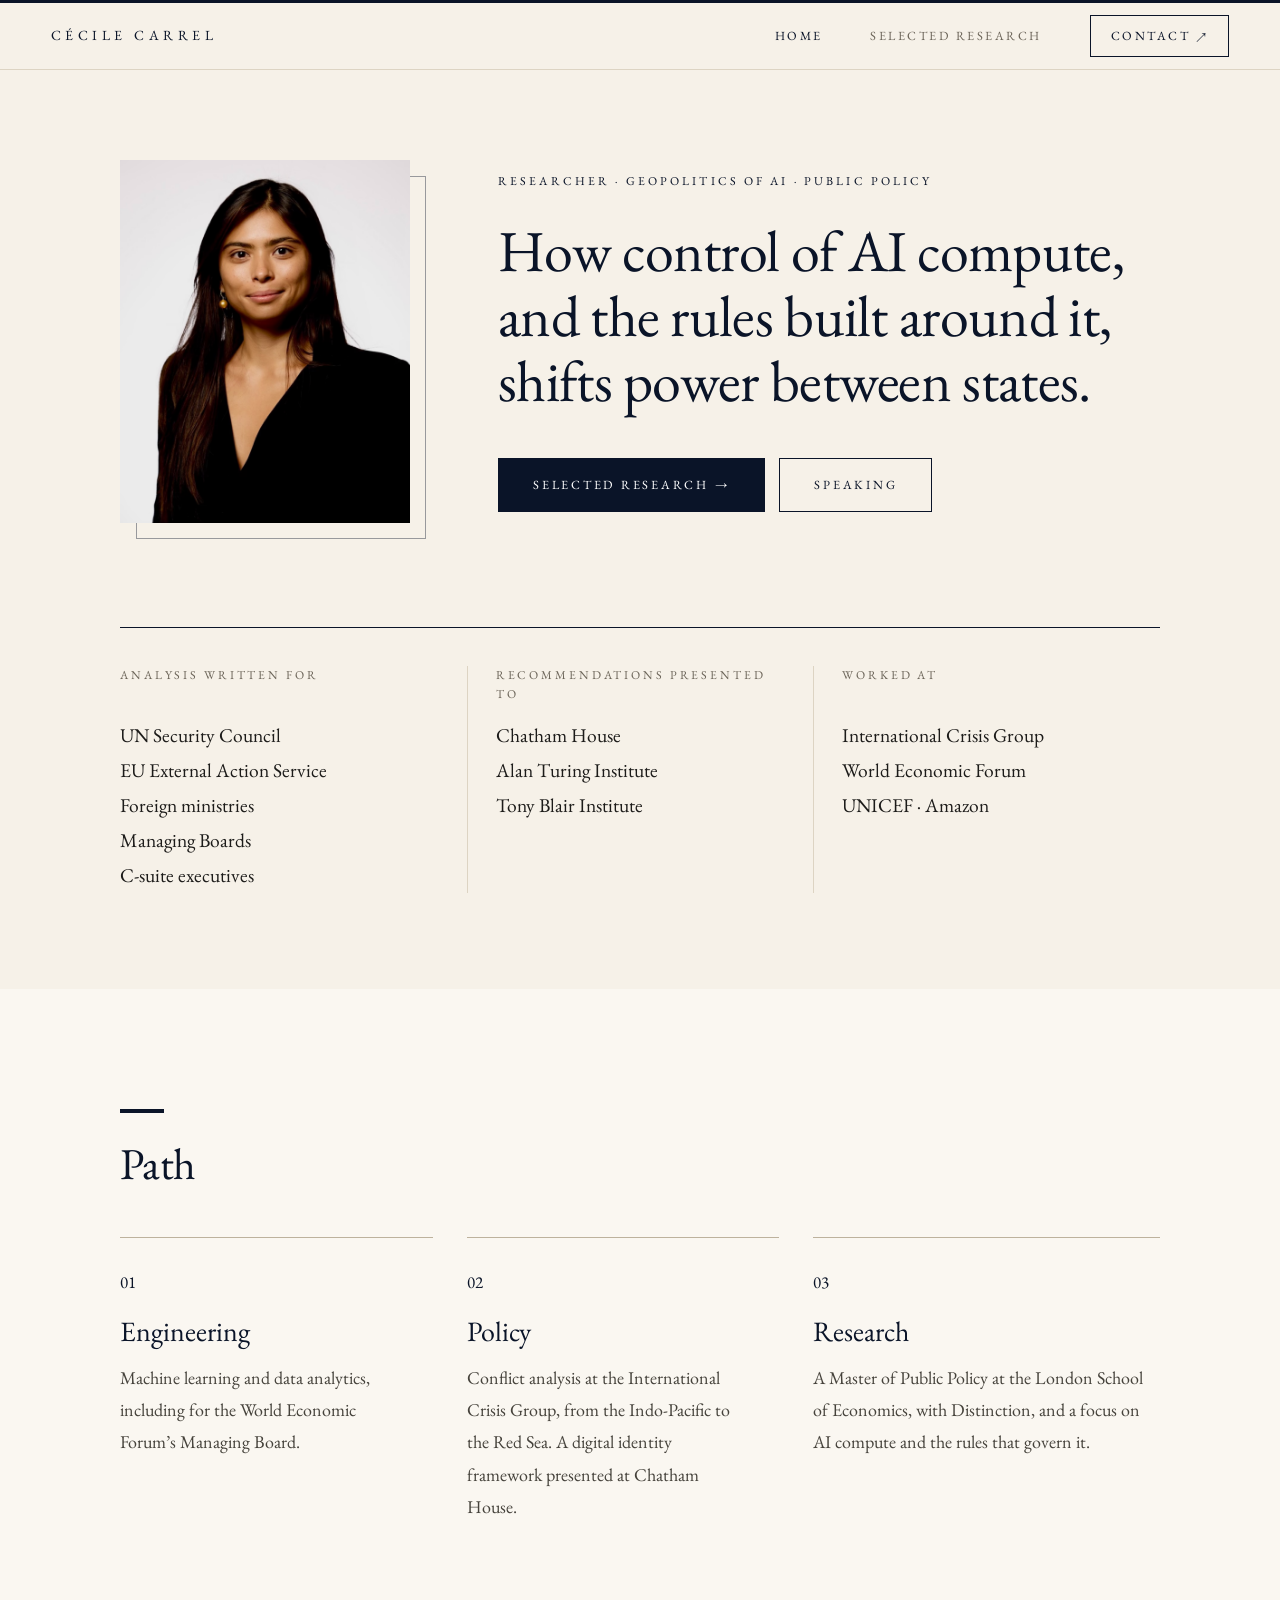
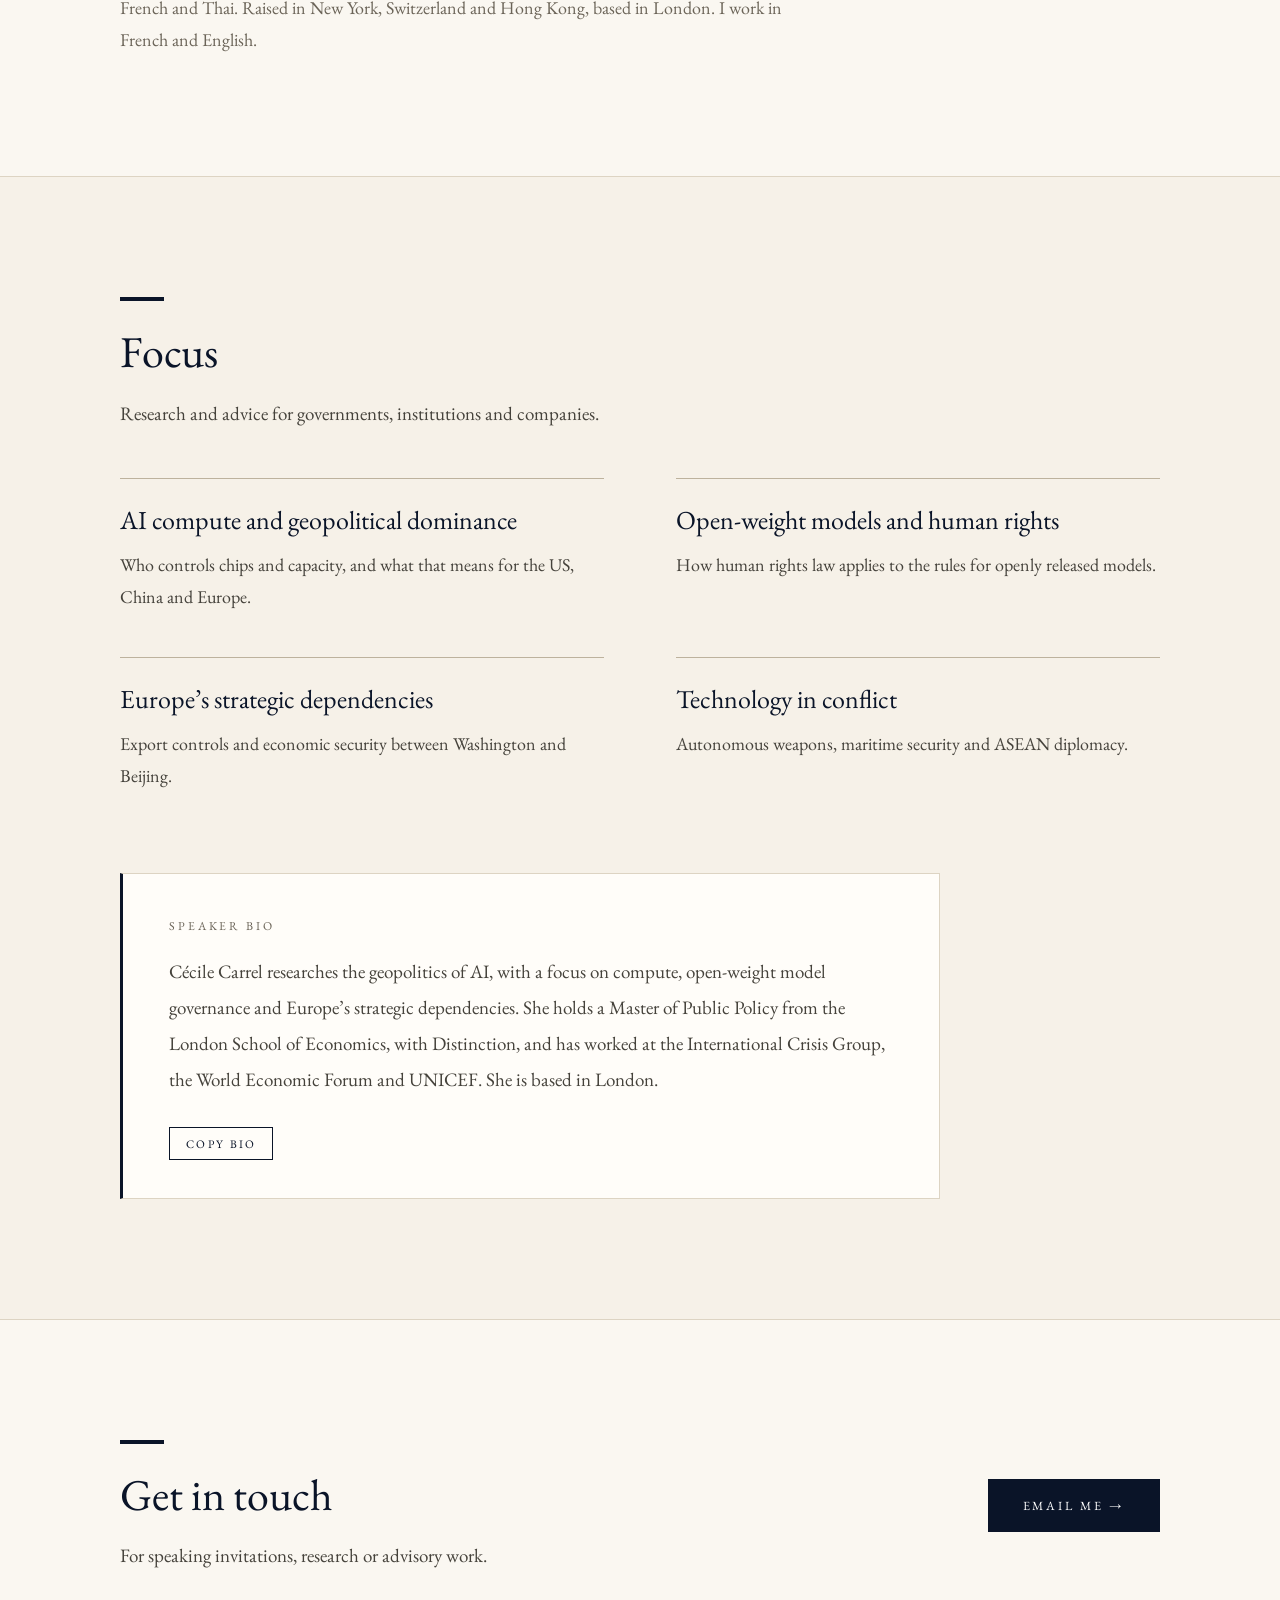
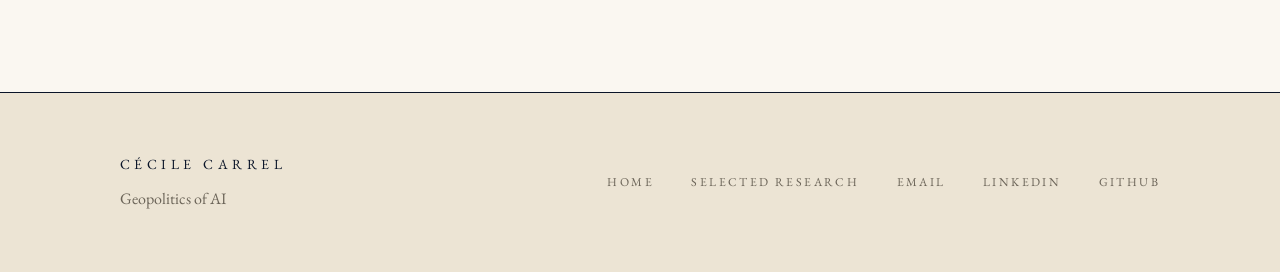
==== index.html @ 6e31331b "Rewrite copy, remove hero name, add sitemap" ====
<!DOCTYPE html>
<html lang="en">
<head>
  <meta charset="UTF-8" />
  <meta name="viewport" content="width=device-width, initial-scale=1.0" />
  <title>Cécile Carrel — Geopolitics of AI</title>
  <meta name="description" content="Cécile Carrel researches the geopolitics of AI: compute, open-weight model governance and Europe's strategic dependencies. LSE MPP (Distinction)." />
  <meta name="theme-color" content="#f6f1e8" />
  <meta property="og:type" content="website" />
  <meta property="og:title" content="Cécile Carrel — Geopolitics of AI" />
  <meta property="og:description" content="Cécile Carrel researches the geopolitics of AI: compute, open-weight model governance and Europe's strategic dependencies. LSE MPP (Distinction)." />
  <meta property="og:url" content="https://carrelcecile.github.io/index.html" />
  <meta name="twitter:card" content="summary" />
  <link rel="canonical" href="https://carrelcecile.github.io/" />
  <script type="application/ld+json">
  {
    "@context": "https://schema.org",
    "@type": "Person",
    "name": "Cécile Carrel",
    "url": "https://carrelcecile.github.io/",
    "jobTitle": "Researcher, geopolitics of AI",
    "alumniOf": "London School of Economics and Political Science",
    "sameAs": ["https://linkedin.com/in/carrelcecile", "https://github.com/carrelcecile"]
  }
  </script>
  <link rel="icon" href="data:image/svg+xml,%3Csvg xmlns='http://www.w3.org/2000/svg' viewBox='0 0 64 64'%3E%3Crect width='64' height='64' fill='%230a1428'/%3E%3Ctext x='32' y='44' font-family='Georgia,serif' font-size='38' text-anchor='middle' fill='%23f4f1ea'%3EC%3C/text%3E%3C/svg%3E" />
  <link rel="preconnect" href="https://fonts.googleapis.com" />
  <link rel="preconnect" href="https://fonts.gstatic.com" crossorigin />
  <link href="https://fonts.googleapis.com/css2?family=EB+Garamond:wght@400;500&display=swap" rel="stylesheet" />
  <link rel="stylesheet" href="style.css" />
</head>
<body>

  <a href="#main" class="skip-link">Skip to content</a>
  <nav class="nav" aria-label="Primary">
    <a href="index.html" class="nav-name">Cécile Carrel</a>
    <div class="nav-links">
      <a href="index.html" aria-current="page">Home</a>
      <a href="selected-research.html">Selected Research</a>
      <a href="mailto:cecilecrl@gmail.com" class="nav-cta">Contact ↗</a>
    </div>
  </nav>

  <main id="main">

    <section class="home-hero">
      <div class="container home-hero-grid">
        <div class="portrait">
          <img src="headshot.png" alt="Portrait of Cécile Carrel" />
        </div>
        <div>
          <p class="eyebrow">Researcher · Geopolitics of AI · Public policy</p>
          <h1 class="home-statement">How control of AI compute, and the rules built around it, shifts power between states.</h1>
          <div class="hero-actions">
            <a href="selected-research.html" class="btn btn-primary">Selected Research →</a>
            <a href="#speaking" class="btn btn-secondary">Speaking</a>
          </div>
        </div>
      </div>

      <div class="container credentials" aria-label="Institutions">
        <div class="cred">
          <p class="cred-label">Analysis written for</p>
          <p class="cred-list">UN Security Council<br />EU External Action Service<br />Foreign ministries<br />Managing Boards<br />C-suite executives</p>
        </div>
        <div class="cred">
          <p class="cred-label">Recommendations presented to</p>
          <p class="cred-list">Chatham House<br />Alan Turing Institute<br />Tony Blair Institute</p>
        </div>
        <div class="cred">
          <p class="cred-label">Worked at</p>
          <p class="cred-list">International Crisis Group<br />World Economic Forum<br />UNICEF &middot; Amazon</p>
        </div>
      </div>
    </section>

    <section class="section" id="path">
      <div class="container">
        <h2 class="section-title">Path</h2>
        <div class="offer-grid">
          <div class="offer">
            <h3>Engineering</h3>
            <p>Machine learning and data analytics, including for the World Economic Forum&rsquo;s Managing Board.</p>
          </div>
          <div class="offer">
            <h3>Policy</h3>
            <p>Conflict analysis at the International Crisis Group, from the Indo-Pacific to the Red Sea. A digital identity framework presented at Chatham House.</p>
          </div>
          <div class="offer">
            <h3>Research</h3>
            <p>A Master of Public Policy at the London School of Economics, with Distinction, and a focus on AI compute and the rules that govern it.</p>
          </div>
        </div>
        <p class="path-note">French and Thai. Raised in New York, Switzerland and Hong Kong, based in London. I work in French and English.</p>
      </div>
    </section>

    <section class="section" id="focus">
      <div class="container">
        <h2 class="section-title">Focus</h2>
        <p class="section-intro">Research and advice for governments, institutions and companies.</p>

        <div class="topic-grid">
          <div class="topic">
            <h3>AI compute and geopolitical dominance</h3>
            <p>Who controls chips and capacity, and what that means for the US, China and Europe.</p>
          </div>
          <div class="topic">
            <h3>Open-weight models and human rights</h3>
            <p>How human rights law applies to the rules for openly released models.</p>
          </div>
          <div class="topic">
            <h3>Europe&rsquo;s strategic dependencies</h3>
            <p>Export controls and economic security between Washington and Beijing.</p>
          </div>
          <div class="topic">
            <h3>Technology in conflict</h3>
            <p>Autonomous weapons, maritime security and ASEAN diplomacy.</p>
          </div>
        </div>

        <div class="speaker-bio" id="speaking">
          <p class="speaker-bio-label">Speaker bio</p>
          <p id="speaker-bio-text">Cécile Carrel researches the geopolitics of AI, with a focus on compute, open-weight model governance and Europe&rsquo;s strategic dependencies. She holds a Master of Public Policy from the London School of Economics, with Distinction, and has worked at the International Crisis Group, the World Economic Forum and UNICEF. She is based in London.</p>
          <button type="button" class="chip-btn" data-copy="speaker-bio-text">Copy bio</button>
        </div>
      </div>
    </section>

    <section class="section" id="contact">
      <div class="container cta-band">
        <div>
          <h2 class="section-title">Get in touch</h2>
          <p class="section-intro">For speaking invitations, research or advisory work.</p>
        </div>
        <a href="mailto:cecilecrl@gmail.com" class="btn btn-primary">Email me →</a>
      </div>
    </section>

  </main>

  <footer class="footer">
    <div class="container footer-inner">
      <div>
        <p class="footer-name">Cécile Carrel</p>
        <p class="footer-sub">Geopolitics of AI</p>
      </div>
      <div class="footer-links">
        <a href="index.html">Home</a>
        <a href="selected-research.html">Selected Research</a>
        <a href="mailto:cecilecrl@gmail.com">Email</a>
        <a href="https://linkedin.com/in/carrelcecile" target="_blank" rel="noopener noreferrer">LinkedIn</a>
        <a href="https://github.com/carrelcecile" target="_blank" rel="noopener noreferrer">GitHub</a>
      </div>
    </div>
  </footer>

  <script src="script.js"></script>
</body>
</html>
---- style.css ----
/* ===========================================================
   TOKENS
   Warm cream paper. Navy is used sparingly: the name and headings,
   the small tab above each title, numerals, buttons, the thin bar
   above the nav. Text is a warm near-black. One typeface: edit --font only.
=========================================================== */
:root {
  --navy-950: #060d1c;
  --navy-900: #0a1428;
  --navy-800: #0f1d38;
  --white:    #ffffff;

  --font: 'EB Garamond', 'Times New Roman', Times, serif;
  --max: 1040px;
  --ease: 0.3s ease;

  --bg:      #f6f1e8;   /* paper */
  --bg-alt:  #faf7f1;   /* lighter band */
  --bg-card: #fffdf9;   /* raised surface */
  --bg-deep: #ece4d4;   /* footer */
  --navy:    var(--navy-900);
  --ink:     #1c1b19;
  --ink-2:   #45423b;
  --ink-3:   #6b6458;
  --line:    #ddd4c3;
  --line-2:  #bdb29d;
}

*, *::before, *::after { box-sizing: border-box; margin: 0; padding: 0; }
html { scroll-behavior: smooth; font-size: 17px; }
body {
  font-family: var(--font); font-weight: 400; line-height: 1.7;
  background: var(--bg); color: var(--ink);
  -webkit-font-smoothing: antialiased; text-rendering: optimizeLegibility;
}
a { color: inherit; text-decoration: none; }
::selection { background: var(--navy); color: #fff; }
img { max-width: 100%; display: block; }
button { font-family: inherit; }
em, i, cite, address { font-style: normal; }
[id] { scroll-margin-top: 80px; }
[hidden] { display: none !important; }
.container { max-width: var(--max); margin: 0 auto; }

.home-hero, .section, .page-hero { background: var(--bg); color: var(--ink); }
.section + .section { border-top: 1px solid var(--line); }
#path, #contact { background: var(--bg-alt); }

/* ===========================================================
   NAV
=========================================================== */
.nav {
  position: fixed; top: 0; left: 0; right: 0; z-index: 100; height: 70px;
  display: flex; align-items: center; justify-content: space-between; padding: 0 3rem;
  background: rgba(246,241,232,0.94); backdrop-filter: blur(14px);
  border-top: 3px solid var(--navy); border-bottom: 1px solid var(--line);
  color: var(--navy);
}
.nav-name { font-size: 14px; letter-spacing: 0.32em; text-transform: uppercase; }
.nav-links { display: flex; align-items: center; gap: 2.8rem; }
.nav-links a {
  font-size: 12.5px; letter-spacing: 0.2em; text-transform: uppercase;
  color: var(--ink-3); transition: color var(--ease);
}
.nav-links a:hover, .nav-links a[aria-current="page"] { color: var(--navy); }
.nav-cta {
  color: var(--navy) !important; padding: 9px 20px;
  border: 1px solid var(--navy);
  transition: background var(--ease), color var(--ease) !important;
}
.nav-cta:hover { background: var(--navy); color: #fff !important; }

/* ===========================================================
   SHARED TYPE
=========================================================== */
.eyebrow {
  font-size: 12px; letter-spacing: 0.26em; text-transform: uppercase; color: var(--ink-3);
}
.eyebrow { color: var(--navy); }
.section-title { font-weight: 400; line-height: 1.12; letter-spacing: -0.005em; color: var(--navy); }
.section-title { font-size: clamp(32px, 4vw, 44px); margin-bottom: 14px; }
.section-title::before {
  content: ''; display: block; width: 44px; height: 4px; background: var(--navy); margin-bottom: 26px;
}
.section-intro {
  font-size: 19px; line-height: 1.75; color: var(--ink-2); max-width: 600px; margin-top: 20px;
}
.section-intro { margin-bottom: 48px; }

.btn {
  display: inline-flex; align-items: center; gap: 10px; padding: 15px 34px;
  font-size: 12.5px; letter-spacing: 0.22em; text-transform: uppercase;
  border: 1px solid var(--line-2); transition: all var(--ease); color: var(--ink);
}
.btn-primary { background: var(--navy); border-color: var(--navy); color: #fff; }
.btn-secondary { color: var(--navy); border-color: var(--navy); }
.btn:hover { background: var(--navy); color: #fff; border-color: var(--navy); }
.btn-primary:hover { background: transparent; color: var(--navy); }

/* ===========================================================
   HOME
=========================================================== */
.home-hero { padding: 160px 3rem 96px; }
.home-hero-grid { display: grid; grid-template-columns: 290px 1fr; gap: 88px; align-items: center; }
.portrait { width: 290px; aspect-ratio: 4 / 5; position: relative; }
.portrait::before {
  content: ''; position: absolute; inset: 16px -16px -16px 16px; z-index: 0;
  border: 1px solid var(--navy); opacity: 0.4;
}
.portrait img {
  position: relative; z-index: 1; width: 100%; height: 100%;
  object-fit: cover; object-position: center top;
}
.eyebrow { margin-bottom: 28px; }
.home-statement {
  font-weight: 400; line-height: 1.12; letter-spacing: -0.012em;
  font-size: clamp(34px, 4.7vw, 58px); color: var(--navy); max-width: 15em;
}
.hero-actions { display: flex; flex-wrap: wrap; gap: 14px; margin-top: 44px; }

.credentials {
  display: grid; grid-template-columns: repeat(3, 1fr); gap: 0;
  margin-top: 104px; padding-top: 38px; border-top: 1px solid var(--navy);
}
.cred { padding-right: 28px; }
.cred + .cred { padding-left: 28px; border-left: 1px solid var(--line); }
.cred-label { font-size: 12px; line-height: 1.6; min-height: 3.2em; letter-spacing: 0.24em; text-transform: uppercase; color: var(--ink-3); margin-bottom: 14px; }
.cred-list { font-size: 19.5px; line-height: 1.8; color: var(--ink); }

.section { padding: 120px 3rem; }

.path-note { max-width: 680px; margin-top: 56px; font-size: 18px; line-height: 1.8; color: var(--ink-3); }

.section-title + .offer-grid { margin-top: 48px; }
.offer-grid { display: grid; grid-template-columns: repeat(3, 1fr); gap: 0; counter-reset: offer; }
.offer {
  counter-increment: offer; padding: 30px 34px 12px 0; margin-right: 34px;
  border-top: 1px solid var(--line-2);
}
.offer:last-child { margin-right: 0; padding-right: 0; }
.offer::before {
  content: counter(offer, decimal-leading-zero);
  display: block; font-size: 17px; color: var(--navy); margin-bottom: 18px;
}
.offer h3 { font-weight: 400; font-size: 28px; line-height: 1.18; margin-bottom: 14px; color: var(--navy); }
.offer p { font-size: 18px; line-height: 1.8; color: var(--ink-2); }

.section-title + .topic-grid { margin-top: 52px; }
.topic-grid { display: grid; grid-template-columns: repeat(2, 1fr); column-gap: 72px; row-gap: 44px; }
.topic { padding-top: 26px; border-top: 1px solid var(--line-2); }
.topic h3 { font-weight: 400; font-size: 26px; line-height: 1.22; margin-bottom: 12px; color: var(--navy); }
.topic p { font-size: 18px; line-height: 1.8; color: var(--ink-2); }

.speaker-bio { margin-top: 80px; padding: 42px 46px 38px; background: var(--bg-card); border: 1px solid var(--line); border-left: 3px solid var(--navy); max-width: 820px; }
.speaker-bio-label { font-size: 12px; letter-spacing: 0.24em; text-transform: uppercase; color: var(--ink-3); margin-bottom: 18px; }
.speaker-bio p#speaker-bio-text { font-size: 19px; line-height: 1.9; color: var(--ink-2); margin-bottom: 28px; }

.chip-btn {
  font-size: 11.5px; letter-spacing: 0.2em; text-transform: uppercase; cursor: pointer;
  padding: 8px 16px; color: var(--navy); background: transparent;
  border: 1px solid var(--navy); transition: all var(--ease);
}
.chip-btn:hover { background: var(--navy); color: #fff; border-color: var(--navy); }

.cta-band { display: flex; align-items: center; justify-content: space-between; gap: 40px; flex-wrap: wrap; }
.cta-band .section-intro { margin-bottom: 0; }

/* ===========================================================
   SELECTED RESEARCH: plain list grouped under titles
=========================================================== */
.page-hero { padding: 150px 3rem 24px; }
.page-title { font-weight: 400; line-height: 1; letter-spacing: -0.012em; font-size: clamp(44px, 6vw, 72px); color: var(--navy); }
.page-title::before { content: ''; display: block; width: 44px; height: 4px; background: var(--navy); margin-bottom: 30px; }

.list-page { padding: 24px 3rem 120px; }
.list-page section { margin-top: 56px; padding-top: 28px; border-top: 1px solid var(--line); }
.list-page h2 { font-weight: 400; font-size: 30px; line-height: 1.2; margin-bottom: 18px; color: var(--navy); }
.list-page p { font-size: 18px; line-height: 1.75; color: var(--ink-2); margin-bottom: 14px; max-width: 760px; }
.list-page ul { padding-left: 1.2em; max-width: 760px; }
.list-page li { font-size: 18px; line-height: 1.75; color: var(--ink-2); margin-bottom: 14px; }
.list-page li strong { color: var(--navy); font-weight: 500; }
.list-page .meta { color: var(--ink-3); }
.list-page .desc { display: block; margin-top: 4px; }
.list-page a { text-decoration: underline; text-underline-offset: 3px; text-decoration-color: var(--line-2); }
.list-page a { color: var(--navy); }
.list-page a:hover { text-decoration-color: var(--navy); }

/* ===========================================================
   FOOTER
=========================================================== */
.footer { background: var(--bg-deep); color: var(--navy); border-top: 1px solid var(--navy); padding: 60px 3rem; }
.footer-inner { display: flex; align-items: center; justify-content: space-between; gap: 28px; }
.footer-name { font-size: 14px; letter-spacing: 0.32em; text-transform: uppercase; margin-bottom: 8px; }
.footer-sub { font-size: 16px; color: var(--ink-3); }
.footer-links { display: flex; flex-wrap: wrap; gap: 1.6rem 2.2rem; }
.footer-links a {
  font-size: 12px; letter-spacing: 0.2em; text-transform: uppercase;
  color: var(--ink-3); transition: color var(--ease);
}
.footer-links a:hover { color: var(--navy); }

/* ===========================================================
   ACCESSIBILITY, MOTION, PRINT
=========================================================== */
.skip-link {
  position: absolute; left: 1rem; top: -56px; z-index: 400; padding: 10px 16px;
  background: var(--navy-900); color: #fff; font-size: 12.5px; letter-spacing: 0.16em; text-transform: uppercase;
  transition: top var(--ease);
}
.skip-link:focus { top: 10px; }
a:focus-visible, button:focus-visible { outline: 2px solid currentColor; outline-offset: 4px; }

.reveal { opacity: 0; transform: translateY(12px); transition: opacity 0.9s ease, transform 0.9s ease; }
.reveal.in { opacity: 1; transform: none; }

@media (prefers-reduced-motion: reduce) {
  html { scroll-behavior: auto; }
  .reveal { opacity: 1; transform: none; transition: none; }
}

@media print {
  .nav, .skip-link, .hero-actions, .footer-links { display: none; }
  body, .home-hero, .page-hero, .section, .footer { background: #fff !important; color: #000 !important; }
  .home-hero, .page-hero { padding-top: 24px; }
  * { color: #111 !important; border-color: #bbb !important; }
  .offer { break-inside: avoid; }
}

/* ===========================================================
   RESPONSIVE
=========================================================== */
@media (max-width: 900px) {
  html { font-size: 16.5px; }
  .nav { padding: 0 1.5rem; }
  .home-hero { padding: 124px 1.5rem 72px; }
  .home-hero-grid { grid-template-columns: 1fr; gap: 56px; }
  .portrait { width: 210px; }
  .section { padding: 80px 1.5rem; }
  .page-hero { padding: 120px 1.5rem 16px; }
  .list-page { padding: 16px 1.5rem 80px; }
  .offer-grid { grid-template-columns: 1fr; }
  .credentials { grid-template-columns: 1fr; margin-top: 68px; }
  .cred, .cred + .cred { padding: 22px 0; border-left: none; }
  .cred-label { min-height: 0; }
  .cred + .cred { border-top: 1px solid var(--line); }
  .topic-grid { grid-template-columns: 1fr; }
  .speaker-bio { padding: 28px 22px 26px; }
  .offer, .offer:last-child { margin-right: 0; padding-right: 0; margin-bottom: 18px; }
  .footer { padding: 46px 1.5rem; }
  .footer-inner { flex-direction: column; align-items: flex-start; }
}

@media (max-width: 600px) {
  .nav { padding: 0 1rem; }
  .nav-name { display: none; }
  .nav-links { width: 100%; justify-content: space-between; gap: 0.5rem; }
  .nav-links a { font-size: 11px; letter-spacing: 0.12em; }
  .nav-cta { padding: 6px 12px; }
}
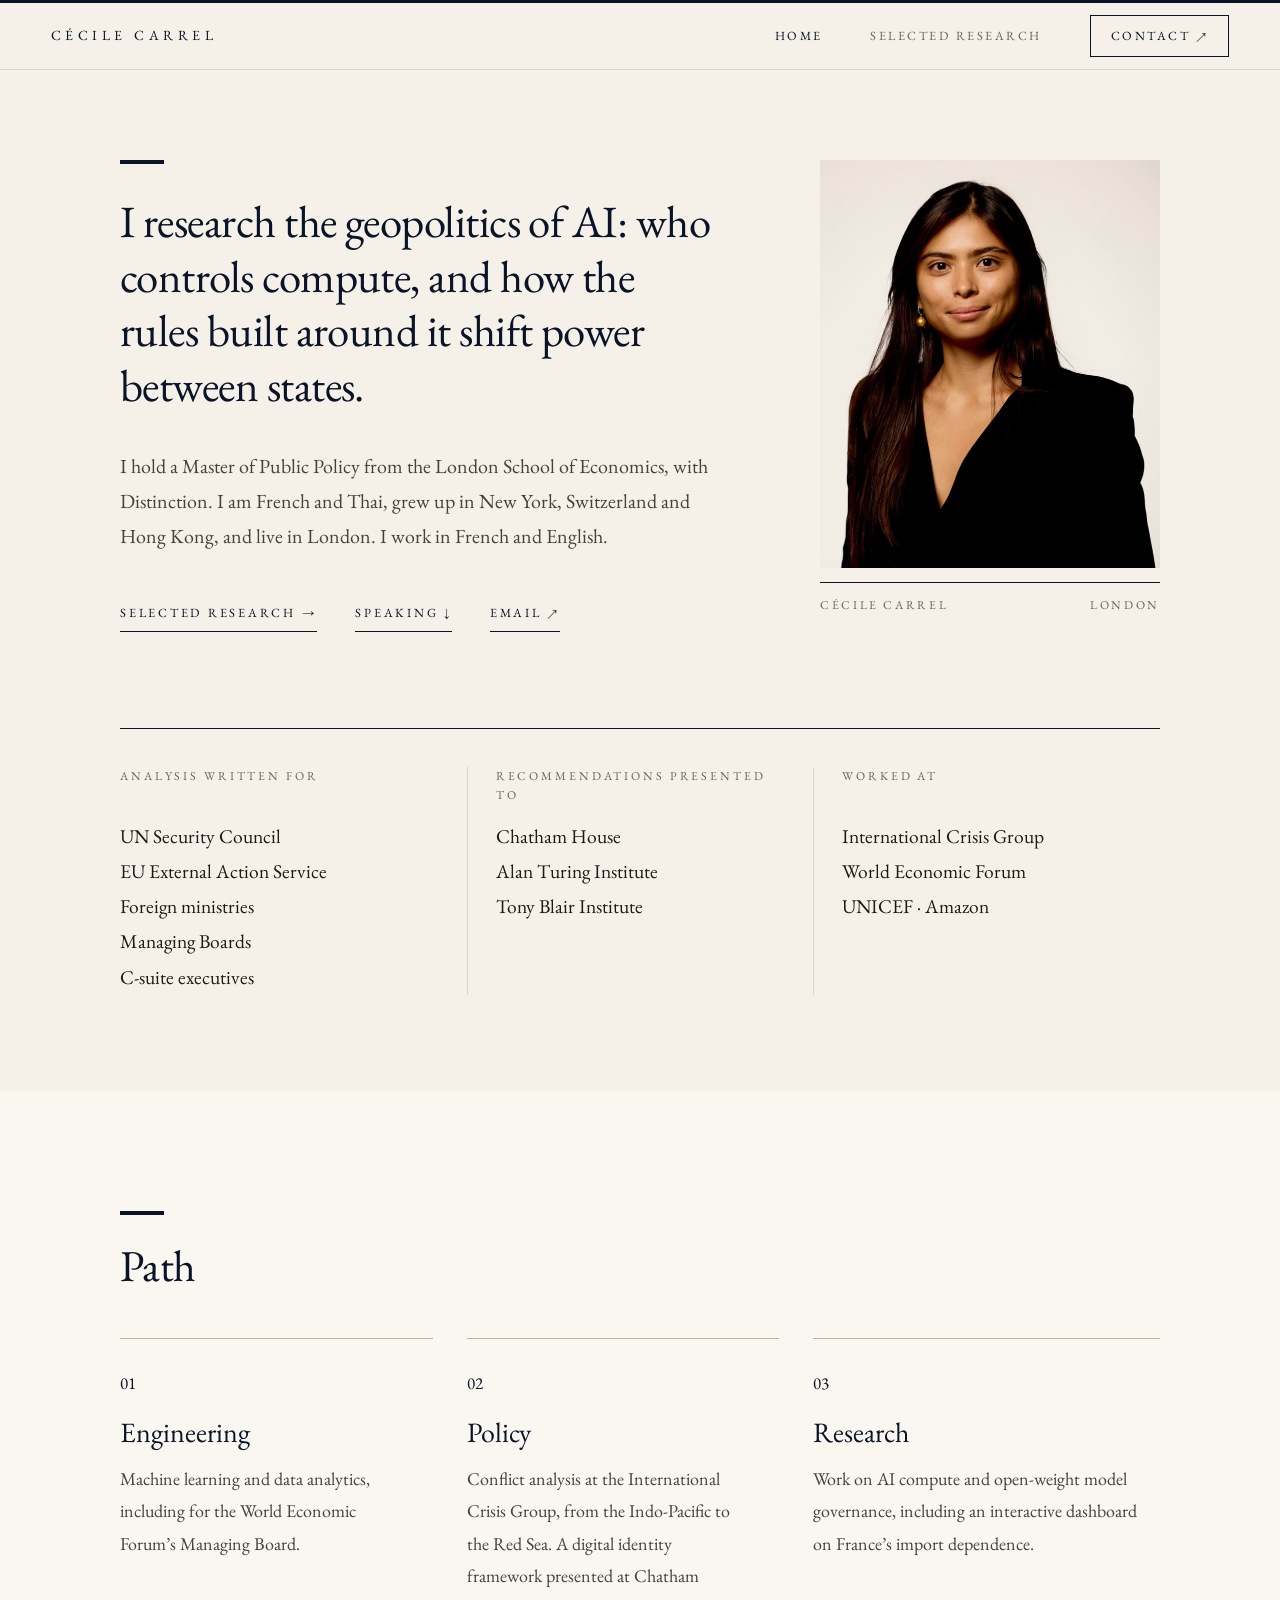
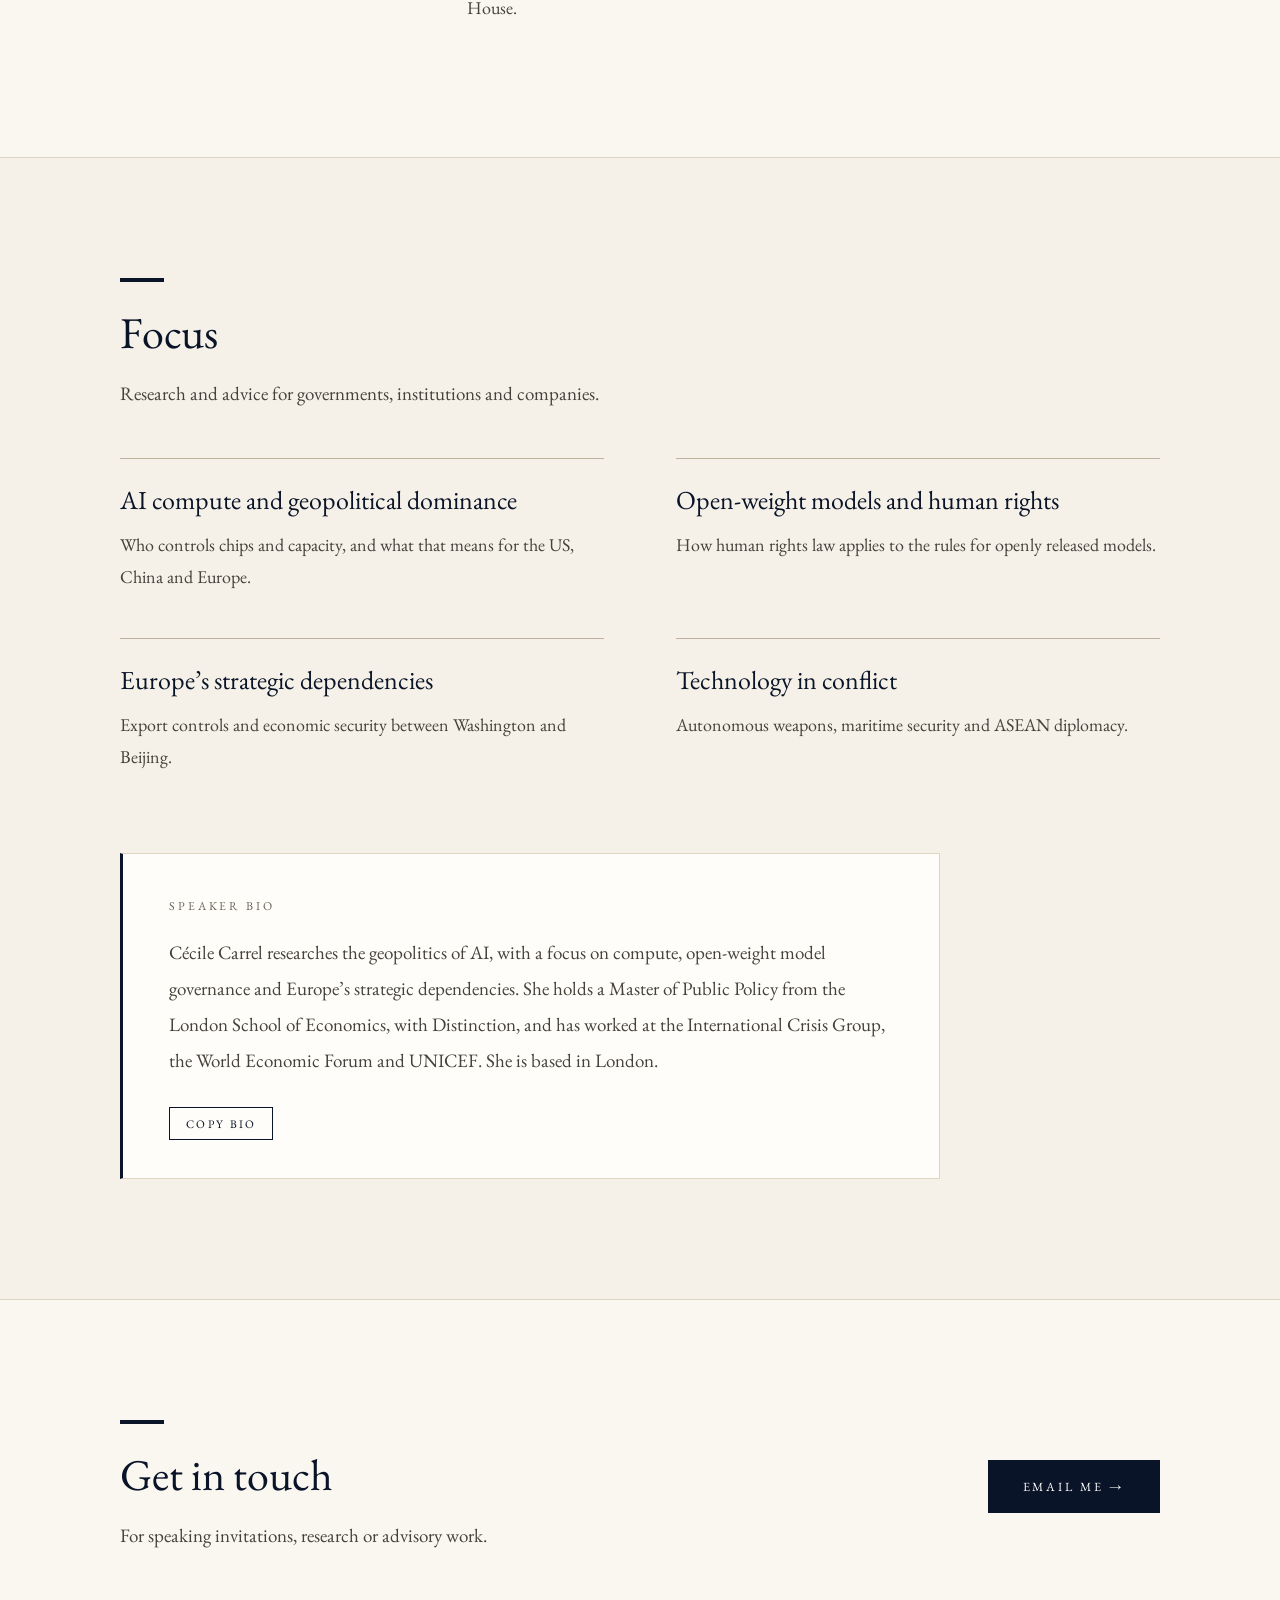
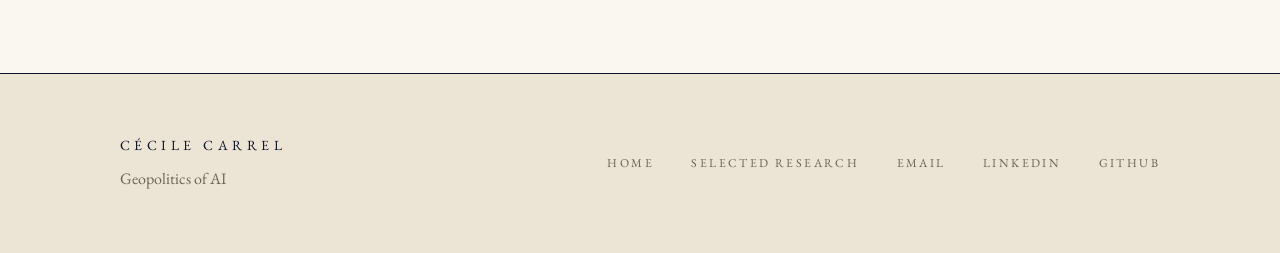
==== commit a8bd1f3b: "Redesign hero, add France dashboard" ====
--- a/index.html
+++ b/index.html
@@ -45,17 +45,19 @@
 
     <section class="home-hero">
       <div class="container home-hero-grid">
-        <div class="portrait">
+        <div class="hero-text">
+          <h1 class="home-statement">I research the geopolitics of AI: who controls compute, and how the rules built around it shift power between states.</h1>
+          <p class="hero-bio">I hold a Master of Public Policy from the London School of Economics, with Distinction. I am French and Thai, grew up in New York, Switzerland and Hong Kong, and live in London. I work in French and English.</p>
+          <nav class="hero-links" aria-label="Sections">
+            <a href="selected-research.html">Selected Research <span aria-hidden="true">→</span></a>
+            <a href="#speaking">Speaking <span aria-hidden="true">↓</span></a>
+            <a href="mailto:cecilecrl@gmail.com">Email <span aria-hidden="true">↗</span></a>
+          </nav>
+        </div>
+        <figure class="portrait">
           <img src="headshot.png" alt="Portrait of Cécile Carrel" />
-        </div>
-        <div>
-          <p class="eyebrow">Researcher · Geopolitics of AI · Public policy</p>
-          <h1 class="home-statement">How control of AI compute, and the rules built around it, shifts power between states.</h1>
-          <div class="hero-actions">
-            <a href="selected-research.html" class="btn btn-primary">Selected Research →</a>
-            <a href="#speaking" class="btn btn-secondary">Speaking</a>
-          </div>
-        </div>
+          <figcaption><span>Cécile Carrel</span><span>London</span></figcaption>
+        </figure>
       </div>
 
       <div class="container credentials" aria-label="Institutions">
@@ -88,10 +90,9 @@
           </div>
           <div class="offer">
             <h3>Research</h3>
-            <p>A Master of Public Policy at the London School of Economics, with Distinction, and a focus on AI compute and the rules that govern it.</p>
+            <p>Work on AI compute and open-weight model governance, including an <a href="https://france-import-dependence-dashboard.streamlit.app/" target="_blank" rel="noopener noreferrer">interactive dashboard</a> on France&rsquo;s import dependence.</p>
           </div>
         </div>
-        <p class="path-note">French and Thai. Raised in New York, Switzerland and Hong Kong, based in London. I work in French and English.</p>
       </div>
     </section>
 
--- a/style.css
+++ b/style.css
@@ -76,7 +76,6 @@
 .eyebrow {
   font-size: 12px; letter-spacing: 0.26em; text-transform: uppercase; color: var(--ink-3);
 }
-.eyebrow { color: var(--navy); }
 .section-title { font-weight: 400; line-height: 1.12; letter-spacing: -0.005em; color: var(--navy); }
 .section-title { font-size: clamp(32px, 4vw, 44px); margin-bottom: 14px; }
 .section-title::before {
@@ -101,26 +100,36 @@
    HOME
 =========================================================== */
 .home-hero { padding: 160px 3rem 96px; }
-.home-hero-grid { display: grid; grid-template-columns: 290px 1fr; gap: 88px; align-items: center; }
-.portrait { width: 290px; aspect-ratio: 4 / 5; position: relative; }
-.portrait::before {
-  content: ''; position: absolute; inset: 16px -16px -16px 16px; z-index: 0;
-  border: 1px solid var(--navy); opacity: 0.4;
-}
+.home-hero-grid { display: grid; grid-template-columns: minmax(0, 1fr) 340px; gap: 104px; align-items: start; }
+.home-statement {
+  font-weight: 400; line-height: 1.22; letter-spacing: -0.012em;
+  font-size: clamp(30px, 3.5vw, 45px); color: var(--navy); max-width: 22em;
+}
+.home-statement::before {
+  content: ''; display: block; width: 44px; height: 4px; background: var(--navy); margin-bottom: 30px;
+}
+.hero-bio { margin-top: 36px; max-width: 31em; font-size: 20px; line-height: 1.75; color: var(--ink-2); }
+.hero-links { display: flex; flex-wrap: wrap; gap: 14px 38px; margin-top: 48px; }
+.hero-links a {
+  font-size: 12.5px; letter-spacing: 0.22em; text-transform: uppercase; color: var(--navy);
+  padding-bottom: 8px; border-bottom: 1px solid var(--navy); transition: opacity var(--ease), letter-spacing var(--ease);
+}
+.hero-links a:hover { opacity: 0.6; }
+
+.portrait { width: 100%; }
 .portrait img {
-  position: relative; z-index: 1; width: 100%; height: 100%;
-  object-fit: cover; object-position: center top;
-}
-.eyebrow { margin-bottom: 28px; }
-.home-statement {
-  font-weight: 400; line-height: 1.12; letter-spacing: -0.012em;
-  font-size: clamp(34px, 4.7vw, 58px); color: var(--navy); max-width: 15em;
-}
-.hero-actions { display: flex; flex-wrap: wrap; gap: 14px; margin-top: 44px; }
+  width: 100%; aspect-ratio: 5 / 6; object-fit: cover; object-position: 83% top;
+  mix-blend-mode: multiply; filter: brightness(1.07);
+}
+.portrait figcaption {
+  display: flex; justify-content: space-between; margin-top: 14px; padding-top: 12px;
+  border-top: 1px solid var(--navy);
+  font-size: 12px; letter-spacing: 0.22em; text-transform: uppercase; color: var(--ink-3);
+}
 
 .credentials {
   display: grid; grid-template-columns: repeat(3, 1fr); gap: 0;
-  margin-top: 104px; padding-top: 38px; border-top: 1px solid var(--navy);
+  margin-top: 96px; padding-top: 38px; border-top: 1px solid var(--navy);
 }
 .cred { padding-right: 28px; }
 .cred + .cred { padding-left: 28px; border-left: 1px solid var(--line); }
@@ -219,7 +228,7 @@
 }
 
 @media print {
-  .nav, .skip-link, .hero-actions, .footer-links { display: none; }
+  .nav, .skip-link, .hero-links, .footer-links { display: none; }
   body, .home-hero, .page-hero, .section, .footer { background: #fff !important; color: #000 !important; }
   .home-hero, .page-hero { padding-top: 24px; }
   * { color: #111 !important; border-color: #bbb !important; }
@@ -234,7 +243,7 @@
   .nav { padding: 0 1.5rem; }
   .home-hero { padding: 124px 1.5rem 72px; }
   .home-hero-grid { grid-template-columns: 1fr; gap: 56px; }
-  .portrait { width: 210px; }
+  .portrait { max-width: 320px; }
   .section { padding: 80px 1.5rem; }
   .page-hero { padding: 120px 1.5rem 16px; }
   .list-page { padding: 16px 1.5rem 80px; }
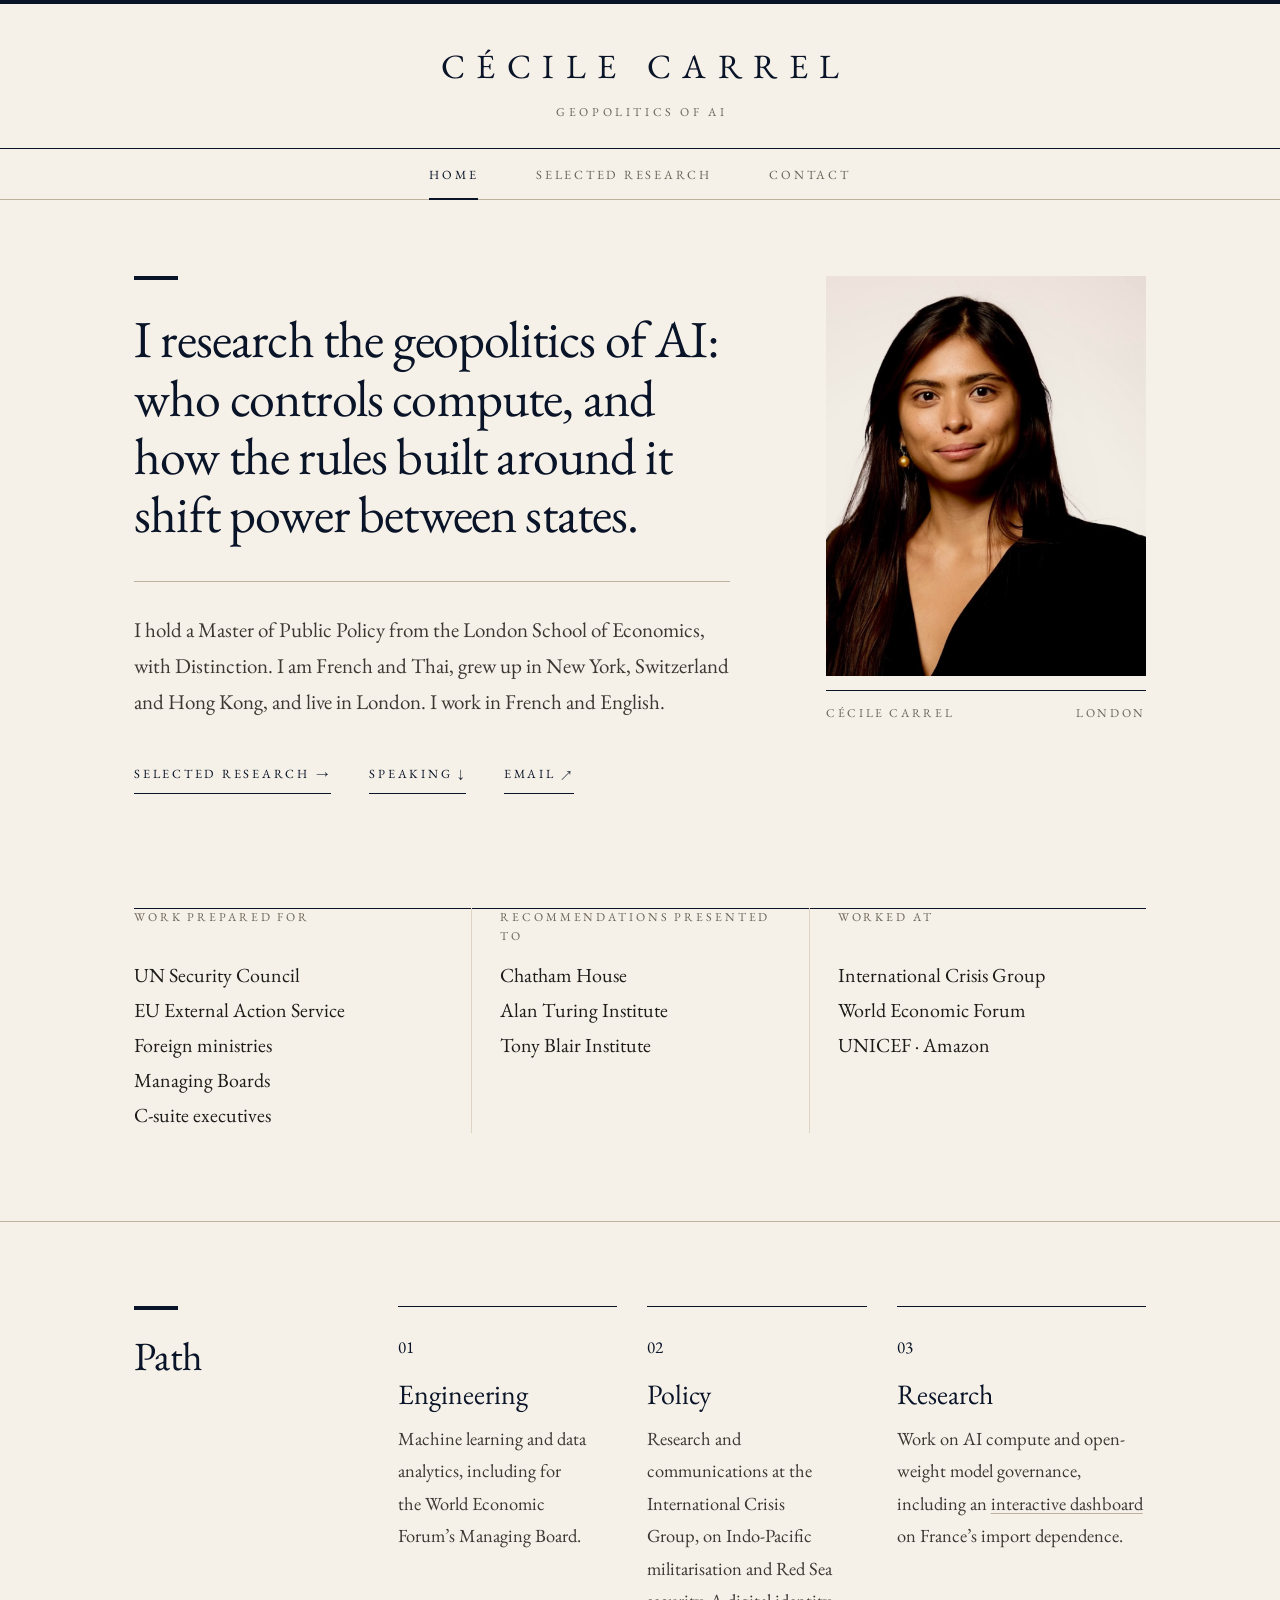
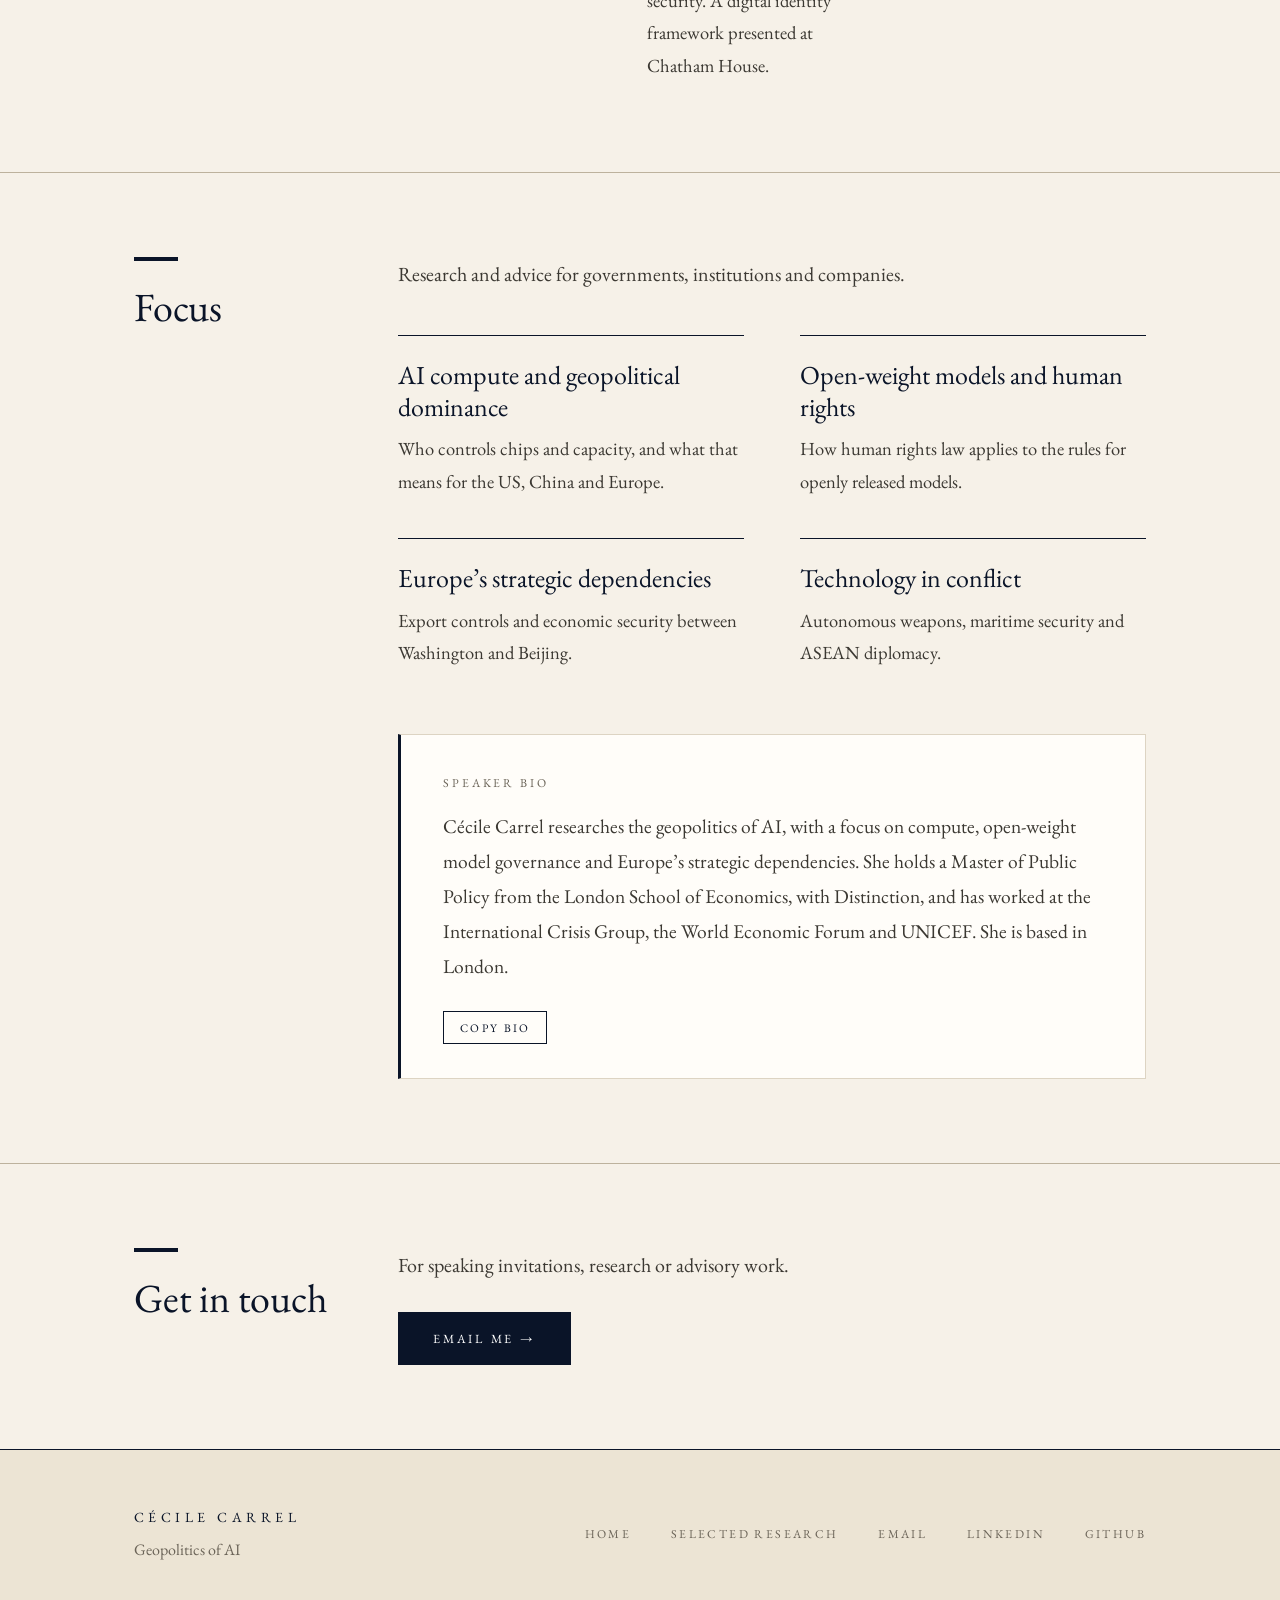
==== commit e821f282: "Editorial redesign, correct ICG wording" ====
--- a/index.html
+++ b/index.html
@@ -32,14 +32,19 @@
 <body>
 
   <a href="#main" class="skip-link">Skip to content</a>
-  <nav class="nav" aria-label="Primary">
-    <a href="index.html" class="nav-name">Cécile Carrel</a>
-    <div class="nav-links">
-      <a href="index.html" aria-current="page">Home</a>
-      <a href="selected-research.html">Selected Research</a>
-      <a href="mailto:cecilecrl@gmail.com" class="nav-cta">Contact ↗</a>
+  <header class="masthead">
+    <div class="container masthead-title">
+      <a href="index.html" class="masthead-name">Cécile Carrel</a>
+      <p class="masthead-sub">Geopolitics of AI</p>
     </div>
-  </nav>
+    <nav class="masthead-nav" aria-label="Primary">
+      <div class="container">
+        <a href="index.html" aria-current="page">Home</a>
+        <a href="selected-research.html">Selected Research</a>
+        <a href="mailto:cecilecrl@gmail.com">Contact</a>
+      </div>
+    </nav>
+  </header>
 
   <main id="main">
 
@@ -55,14 +60,14 @@
           </nav>
         </div>
         <figure class="portrait">
-          <img src="headshot.png" alt="Portrait of Cécile Carrel" />
+          <div class="portrait-crop"><img src="headshot.png" alt="Portrait of Cécile Carrel" /></div>
           <figcaption><span>Cécile Carrel</span><span>London</span></figcaption>
         </figure>
       </div>
 
       <div class="container credentials" aria-label="Institutions">
         <div class="cred">
-          <p class="cred-label">Analysis written for</p>
+          <p class="cred-label">Work prepared for</p>
           <p class="cred-list">UN Security Council<br />EU External Action Service<br />Foreign ministries<br />Managing Boards<br />C-suite executives</p>
         </div>
         <div class="cred">
@@ -77,8 +82,9 @@
     </section>
 
     <section class="section" id="path">
-      <div class="container">
-        <h2 class="section-title">Path</h2>
+      <div class="container split">
+        <div class="split-head"><h2 class="section-title">Path</h2></div>
+        <div class="split-body">
         <div class="offer-grid">
           <div class="offer">
             <h3>Engineering</h3>
@@ -86,19 +92,21 @@
           </div>
           <div class="offer">
             <h3>Policy</h3>
-            <p>Conflict analysis at the International Crisis Group, from the Indo-Pacific to the Red Sea. A digital identity framework presented at Chatham House.</p>
+            <p>Research and communications at the International Crisis Group, on Indo-Pacific militarisation and Red Sea security. A digital identity framework presented at Chatham House.</p>
           </div>
           <div class="offer">
             <h3>Research</h3>
             <p>Work on AI compute and open-weight model governance, including an <a href="https://france-import-dependence-dashboard.streamlit.app/" target="_blank" rel="noopener noreferrer">interactive dashboard</a> on France&rsquo;s import dependence.</p>
           </div>
         </div>
+        </div>
       </div>
     </section>
 
     <section class="section" id="focus">
-      <div class="container">
-        <h2 class="section-title">Focus</h2>
+      <div class="container split">
+        <div class="split-head"><h2 class="section-title">Focus</h2></div>
+        <div class="split-body">
         <p class="section-intro">Research and advice for governments, institutions and companies.</p>
 
         <div class="topic-grid">
@@ -125,16 +133,17 @@
           <p id="speaker-bio-text">Cécile Carrel researches the geopolitics of AI, with a focus on compute, open-weight model governance and Europe&rsquo;s strategic dependencies. She holds a Master of Public Policy from the London School of Economics, with Distinction, and has worked at the International Crisis Group, the World Economic Forum and UNICEF. She is based in London.</p>
           <button type="button" class="chip-btn" data-copy="speaker-bio-text">Copy bio</button>
         </div>
+        </div>
       </div>
     </section>
 
     <section class="section" id="contact">
-      <div class="container cta-band">
-        <div>
-          <h2 class="section-title">Get in touch</h2>
+      <div class="container split">
+        <div class="split-head"><h2 class="section-title">Get in touch</h2></div>
+        <div class="split-body contact-body">
           <p class="section-intro">For speaking invitations, research or advisory work.</p>
+          <a href="mailto:cecilecrl@gmail.com" class="btn btn-primary">Email me →</a>
         </div>
-        <a href="mailto:cecilecrl@gmail.com" class="btn btn-primary">Email me →</a>
       </div>
     </section>
 
--- a/style.css
+++ b/style.css
@@ -1,33 +1,31 @@
 /* ===========================================================
    TOKENS
-   Warm cream paper. Navy is used sparingly: the name and headings,
-   the small tab above each title, numerals, buttons, the thin bar
-   above the nav. Text is a warm near-black. One typeface: edit --font only.
+   Cream paper, navy used sparingly: headings, the tab above each
+   title, rules, buttons, the bar at the very top.
+   One typeface: edit --font only.
 =========================================================== */
 :root {
-  --navy-950: #060d1c;
   --navy-900: #0a1428;
   --navy-800: #0f1d38;
-  --white:    #ffffff;
 
   --font: 'EB Garamond', 'Times New Roman', Times, serif;
-  --max: 1040px;
+  --max: 1120px;
   --ease: 0.3s ease;
 
-  --bg:      #f6f1e8;   /* paper */
-  --bg-alt:  #faf7f1;   /* lighter band */
-  --bg-card: #fffdf9;   /* raised surface */
-  --bg-deep: #ece4d4;   /* footer */
+  --bg:      #f6f1e8;
+  --bg-alt:  #faf7f1;
+  --bg-card: #fffdf9;
+  --bg-deep: #ece4d4;
   --navy:    var(--navy-900);
   --ink:     #1c1b19;
-  --ink-2:   #45423b;
+  --ink-2:   #3b3832;
   --ink-3:   #6b6458;
   --line:    #ddd4c3;
   --line-2:  #bdb29d;
 }
 
 *, *::before, *::after { box-sizing: border-box; margin: 0; padding: 0; }
-html { scroll-behavior: smooth; font-size: 17px; }
+html { scroll-behavior: smooth; font-size: 18px; }
 body {
   font-family: var(--font); font-weight: 400; line-height: 1.7;
   background: var(--bg); color: var(--ink);
@@ -38,87 +36,80 @@
 img { max-width: 100%; display: block; }
 button { font-family: inherit; }
 em, i, cite, address { font-style: normal; }
-[id] { scroll-margin-top: 80px; }
+[id] { scroll-margin-top: 24px; }
 [hidden] { display: none !important; }
-.container { max-width: var(--max); margin: 0 auto; }
-
-.home-hero, .section, .page-hero { background: var(--bg); color: var(--ink); }
-.section + .section { border-top: 1px solid var(--line); }
-#path, #contact { background: var(--bg-alt); }
-
-/* ===========================================================
-   NAV
-=========================================================== */
-.nav {
-  position: fixed; top: 0; left: 0; right: 0; z-index: 100; height: 70px;
-  display: flex; align-items: center; justify-content: space-between; padding: 0 3rem;
-  background: rgba(246,241,232,0.94); backdrop-filter: blur(14px);
-  border-top: 3px solid var(--navy); border-bottom: 1px solid var(--line);
-  color: var(--navy);
-}
-.nav-name { font-size: 14px; letter-spacing: 0.32em; text-transform: uppercase; }
-.nav-links { display: flex; align-items: center; gap: 2.8rem; }
-.nav-links a {
-  font-size: 12.5px; letter-spacing: 0.2em; text-transform: uppercase;
-  color: var(--ink-3); transition: color var(--ease);
-}
-.nav-links a:hover, .nav-links a[aria-current="page"] { color: var(--navy); }
-.nav-cta {
-  color: var(--navy) !important; padding: 9px 20px;
-  border: 1px solid var(--navy);
-  transition: background var(--ease), color var(--ease) !important;
-}
-.nav-cta:hover { background: var(--navy); color: #fff !important; }
+.container { max-width: var(--max); margin: 0 auto; padding: 0 3rem; }
+
+/* ===========================================================
+   MASTHEAD
+=========================================================== */
+.masthead { border-top: 4px solid var(--navy); background: var(--bg); }
+.masthead-title { text-align: center; padding: 34px 0 26px; }
+.masthead-name {
+  display: inline-block; color: var(--navy);
+  font-size: clamp(22px, 3.2vw, 34px); letter-spacing: 0.34em; text-transform: uppercase;
+  padding-left: 0.34em; /* optical centring against tracking */
+}
+.masthead-sub {
+  margin-top: 6px; font-size: 12px; letter-spacing: 0.3em; text-transform: uppercase; color: var(--ink-3);
+  padding-left: 0.3em;
+}
+.masthead-nav { border-top: 1px solid var(--navy); border-bottom: 1px solid var(--line-2); }
+.masthead-nav .container { display: flex; justify-content: center; gap: 3.2rem; }
+.masthead-nav a {
+  font-size: 12.5px; letter-spacing: 0.22em; text-transform: uppercase; color: var(--ink-3);
+  padding: 15px 0 13px; border-bottom: 2px solid transparent; margin-bottom: -1px;
+  transition: color var(--ease), border-color var(--ease);
+}
+.masthead-nav a:hover { color: var(--navy); }
+.masthead-nav a[aria-current="page"] { color: var(--navy); border-bottom-color: var(--navy); }
 
 /* ===========================================================
    SHARED TYPE
 =========================================================== */
-.eyebrow {
-  font-size: 12px; letter-spacing: 0.26em; text-transform: uppercase; color: var(--ink-3);
-}
-.section-title { font-weight: 400; line-height: 1.12; letter-spacing: -0.005em; color: var(--navy); }
-.section-title { font-size: clamp(32px, 4vw, 44px); margin-bottom: 14px; }
+.section-title { font-weight: 400; line-height: 1.12; letter-spacing: -0.005em; color: var(--navy); font-size: clamp(30px, 3.4vw, 40px); }
 .section-title::before {
-  content: ''; display: block; width: 44px; height: 4px; background: var(--navy); margin-bottom: 26px;
-}
-.section-intro {
-  font-size: 19px; line-height: 1.75; color: var(--ink-2); max-width: 600px; margin-top: 20px;
-}
-.section-intro { margin-bottom: 48px; }
+  content: ''; display: block; width: 44px; height: 4px; background: var(--navy); margin-bottom: 24px;
+}
+.section-intro { font-size: 20px; line-height: 1.7; color: var(--ink-2); max-width: 600px; margin-bottom: 44px; }
 
 .btn {
   display: inline-flex; align-items: center; gap: 10px; padding: 15px 34px;
   font-size: 12.5px; letter-spacing: 0.22em; text-transform: uppercase;
-  border: 1px solid var(--line-2); transition: all var(--ease); color: var(--ink);
-}
-.btn-primary { background: var(--navy); border-color: var(--navy); color: #fff; }
-.btn-secondary { color: var(--navy); border-color: var(--navy); }
-.btn:hover { background: var(--navy); color: #fff; border-color: var(--navy); }
+  border: 1px solid var(--navy); transition: all var(--ease); color: var(--navy);
+}
+.btn-primary { background: var(--navy); color: #fff; }
+.btn:hover { background: var(--navy); color: #fff; }
 .btn-primary:hover { background: transparent; color: var(--navy); }
 
 /* ===========================================================
-   HOME
-=========================================================== */
-.home-hero { padding: 160px 3rem 96px; }
-.home-hero-grid { display: grid; grid-template-columns: minmax(0, 1fr) 340px; gap: 104px; align-items: start; }
+   HOME: HERO
+=========================================================== */
+.home-hero { padding: 76px 0 0; }
+.home-hero-grid { display: grid; grid-template-columns: minmax(0, 1fr) 320px; gap: 96px; align-items: start; }
 .home-statement {
-  font-weight: 400; line-height: 1.22; letter-spacing: -0.012em;
-  font-size: clamp(30px, 3.5vw, 45px); color: var(--navy); max-width: 22em;
+  font-weight: 400; line-height: 1.12; letter-spacing: -0.016em;
+  font-size: clamp(34px, 4.2vw, 52px); color: var(--navy); max-width: 15em;
 }
 .home-statement::before {
   content: ''; display: block; width: 44px; height: 4px; background: var(--navy); margin-bottom: 30px;
 }
-.hero-bio { margin-top: 36px; max-width: 31em; font-size: 20px; line-height: 1.75; color: var(--ink-2); }
-.hero-links { display: flex; flex-wrap: wrap; gap: 14px 38px; margin-top: 48px; }
+.hero-bio {
+  margin-top: 38px; padding-top: 30px; border-top: 1px solid var(--line-2);
+  max-width: 30em; font-size: 21px; line-height: 1.7; color: var(--ink-2);
+}
+.hero-links { display: flex; flex-wrap: wrap; gap: 14px 38px; margin-top: 44px; }
 .hero-links a {
   font-size: 12.5px; letter-spacing: 0.22em; text-transform: uppercase; color: var(--navy);
-  padding-bottom: 8px; border-bottom: 1px solid var(--navy); transition: opacity var(--ease), letter-spacing var(--ease);
+  padding-bottom: 8px; border-bottom: 1px solid var(--navy); transition: opacity var(--ease);
 }
 .hero-links a:hover { opacity: 0.6; }
 
 .portrait { width: 100%; }
-.portrait img {
-  width: 100%; aspect-ratio: 5 / 6; object-fit: cover; object-position: 83% top;
+.portrait-crop { aspect-ratio: 4 / 5; overflow: hidden; }
+.portrait-crop img {
+  width: 100%; height: 100%; object-fit: cover; object-position: 74% 0;
+  transform: scale(1.2); transform-origin: 56% 6%;
   mix-blend-mode: multiply; filter: brightness(1.07);
 }
 .portrait figcaption {
@@ -128,80 +119,93 @@
 }
 
 .credentials {
-  display: grid; grid-template-columns: repeat(3, 1fr); gap: 0;
-  margin-top: 96px; padding-top: 38px; border-top: 1px solid var(--navy);
+  display: grid; grid-template-columns: repeat(3, 1fr);
+  margin-top: 80px; padding-top: 34px;
+  background: linear-gradient(var(--navy), var(--navy)) no-repeat 0 0 / 100% 1px;
+  background-origin: content-box;
 }
 .cred { padding-right: 28px; }
 .cred + .cred { padding-left: 28px; border-left: 1px solid var(--line); }
-.cred-label { font-size: 12px; line-height: 1.6; min-height: 3.2em; letter-spacing: 0.24em; text-transform: uppercase; color: var(--ink-3); margin-bottom: 14px; }
-.cred-list { font-size: 19.5px; line-height: 1.8; color: var(--ink); }
-
-.section { padding: 120px 3rem; }
-
-.path-note { max-width: 680px; margin-top: 56px; font-size: 18px; line-height: 1.8; color: var(--ink-3); }
-
-.section-title + .offer-grid { margin-top: 48px; }
+.cred-label { font-size: 12px; line-height: 1.6; min-height: 3.2em; letter-spacing: 0.24em; text-transform: uppercase; color: var(--ink-3); margin-bottom: 12px; }
+.cred-list { font-size: 20px; line-height: 1.75; color: var(--ink); }
+
+/* ===========================================================
+   HOME: SECTIONS (title in the left column, content on the right)
+=========================================================== */
+.section { padding: 84px 0; border-top: 1px solid var(--line-2); }
+.home-hero { padding-bottom: 88px; }
+.split { display: grid; grid-template-columns: 200px minmax(0, 1fr); gap: 64px; align-items: start; }
+
 .offer-grid { display: grid; grid-template-columns: repeat(3, 1fr); gap: 0; counter-reset: offer; }
 .offer {
-  counter-increment: offer; padding: 30px 34px 12px 0; margin-right: 34px;
-  border-top: 1px solid var(--line-2);
+  counter-increment: offer; padding: 26px 30px 6px 0; margin-right: 30px;
+  border-top: 1px solid var(--navy);
 }
 .offer:last-child { margin-right: 0; padding-right: 0; }
 .offer::before {
   content: counter(offer, decimal-leading-zero);
-  display: block; font-size: 17px; color: var(--navy); margin-bottom: 18px;
-}
-.offer h3 { font-weight: 400; font-size: 28px; line-height: 1.18; margin-bottom: 14px; color: var(--navy); }
-.offer p { font-size: 18px; line-height: 1.8; color: var(--ink-2); }
-
-.section-title + .topic-grid { margin-top: 52px; }
-.topic-grid { display: grid; grid-template-columns: repeat(2, 1fr); column-gap: 72px; row-gap: 44px; }
-.topic { padding-top: 26px; border-top: 1px solid var(--line-2); }
-.topic h3 { font-weight: 400; font-size: 26px; line-height: 1.22; margin-bottom: 12px; color: var(--navy); }
-.topic p { font-size: 18px; line-height: 1.8; color: var(--ink-2); }
-
-.speaker-bio { margin-top: 80px; padding: 42px 46px 38px; background: var(--bg-card); border: 1px solid var(--line); border-left: 3px solid var(--navy); max-width: 820px; }
-.speaker-bio-label { font-size: 12px; letter-spacing: 0.24em; text-transform: uppercase; color: var(--ink-3); margin-bottom: 18px; }
-.speaker-bio p#speaker-bio-text { font-size: 19px; line-height: 1.9; color: var(--ink-2); margin-bottom: 28px; }
+  display: block; font-size: 17px; color: var(--navy); margin-bottom: 16px;
+}
+.offer h3 { font-weight: 400; font-size: 28px; line-height: 1.18; margin-bottom: 12px; color: var(--navy); }
+.offer p { font-size: 18.5px; line-height: 1.75; color: var(--ink-2); }
+.offer a, .topic a { text-decoration: underline; text-underline-offset: 3px; text-decoration-color: var(--line-2); }
+.offer a:hover { text-decoration-color: var(--navy); }
+
+.topic-grid { display: grid; grid-template-columns: repeat(2, 1fr); column-gap: 56px; row-gap: 40px; }
+.topic { padding-top: 24px; border-top: 1px solid var(--navy); }
+.topic h3 { font-weight: 400; font-size: 26px; line-height: 1.22; margin-bottom: 10px; color: var(--navy); }
+.topic p { font-size: 18.5px; line-height: 1.75; color: var(--ink-2); }
+
+.speaker-bio {
+  margin-top: 64px; padding: 38px 42px 34px; max-width: 760px;
+  background: var(--bg-card); border: 1px solid var(--line); border-left: 3px solid var(--navy);
+}
+.speaker-bio-label { font-size: 12px; letter-spacing: 0.24em; text-transform: uppercase; color: var(--ink-3); margin-bottom: 16px; }
+.speaker-bio p#speaker-bio-text { font-size: 19.5px; line-height: 1.8; color: var(--ink-2); margin-bottom: 26px; }
 
 .chip-btn {
   font-size: 11.5px; letter-spacing: 0.2em; text-transform: uppercase; cursor: pointer;
   padding: 8px 16px; color: var(--navy); background: transparent;
   border: 1px solid var(--navy); transition: all var(--ease);
 }
-.chip-btn:hover { background: var(--navy); color: #fff; border-color: var(--navy); }
-
-.cta-band { display: flex; align-items: center; justify-content: space-between; gap: 40px; flex-wrap: wrap; }
-.cta-band .section-intro { margin-bottom: 0; }
-
-/* ===========================================================
-   SELECTED RESEARCH: plain list grouped under titles
-=========================================================== */
-.page-hero { padding: 150px 3rem 24px; }
-.page-title { font-weight: 400; line-height: 1; letter-spacing: -0.012em; font-size: clamp(44px, 6vw, 72px); color: var(--navy); }
+.chip-btn:hover { background: var(--navy); color: #fff; }
+
+.contact-body .section-intro { margin-bottom: 30px; }
+
+/* ===========================================================
+   SELECTED RESEARCH
+=========================================================== */
+.page-hero { padding: 76px 0 8px; }
+.page-title { font-weight: 400; line-height: 1; letter-spacing: -0.014em; font-size: clamp(44px, 6vw, 76px); color: var(--navy); }
 .page-title::before { content: ''; display: block; width: 44px; height: 4px; background: var(--navy); margin-bottom: 30px; }
 
-.list-page { padding: 24px 3rem 120px; }
-.list-page section { margin-top: 56px; padding-top: 28px; border-top: 1px solid var(--line); }
-.list-page h2 { font-weight: 400; font-size: 30px; line-height: 1.2; margin-bottom: 18px; color: var(--navy); }
-.list-page p { font-size: 18px; line-height: 1.75; color: var(--ink-2); margin-bottom: 14px; max-width: 760px; }
-.list-page ul { padding-left: 1.2em; max-width: 760px; }
-.list-page li { font-size: 18px; line-height: 1.75; color: var(--ink-2); margin-bottom: 14px; }
+.list-page { padding: 24px 0 110px; }
+.list-page section {
+  display: grid; grid-template-columns: 240px minmax(0, 1fr); gap: 64px;
+  margin-top: 0; padding: 36px 0 40px; border-top: 1px solid var(--navy);
+}
+.list-page section + section { border-top-color: var(--line-2); }
+.list-page .container > section:first-child { margin-top: 40px; }
+.list-page h2 { font-weight: 400; font-size: 26px; line-height: 1.22; color: var(--navy); }
+.list-page p { font-size: 18.5px; line-height: 1.75; color: var(--ink-2); margin-bottom: 24px; max-width: 760px; }
+.list-page ul { list-style: none; padding: 0; max-width: 780px; }
+.list-page li { font-size: 18.5px; line-height: 1.7; color: var(--ink-2); padding: 0 0 16px 0; margin-bottom: 16px; border-bottom: 1px solid var(--line); }
+.list-page li:last-child { border-bottom: none; margin-bottom: 0; padding-bottom: 0; }
 .list-page li strong { color: var(--navy); font-weight: 500; }
 .list-page .meta { color: var(--ink-3); }
 .list-page .desc { display: block; margin-top: 4px; }
-.list-page a { text-decoration: underline; text-underline-offset: 3px; text-decoration-color: var(--line-2); }
-.list-page a { color: var(--navy); }
+.list-page a { color: var(--navy); text-decoration: underline; text-underline-offset: 3px; text-decoration-color: var(--line-2); }
 .list-page a:hover { text-decoration-color: var(--navy); }
+.list-page .block { min-width: 0; }
 
 /* ===========================================================
    FOOTER
 =========================================================== */
-.footer { background: var(--bg-deep); color: var(--navy); border-top: 1px solid var(--navy); padding: 60px 3rem; }
+.footer { background: var(--bg-deep); color: var(--navy); border-top: 1px solid var(--navy); padding: 56px 0; margin-top: 0; }
 .footer-inner { display: flex; align-items: center; justify-content: space-between; gap: 28px; }
-.footer-name { font-size: 14px; letter-spacing: 0.32em; text-transform: uppercase; margin-bottom: 8px; }
+.footer-name { font-size: 14px; letter-spacing: 0.32em; text-transform: uppercase; margin-bottom: 6px; }
 .footer-sub { font-size: 16px; color: var(--ink-3); }
-.footer-links { display: flex; flex-wrap: wrap; gap: 1.6rem 2.2rem; }
+.footer-links { display: flex; flex-wrap: wrap; gap: 1.4rem 2.2rem; }
 .footer-links a {
   font-size: 12px; letter-spacing: 0.2em; text-transform: uppercase;
   color: var(--ink-3); transition: color var(--ease);
@@ -213,7 +217,7 @@
 =========================================================== */
 .skip-link {
   position: absolute; left: 1rem; top: -56px; z-index: 400; padding: 10px 16px;
-  background: var(--navy-900); color: #fff; font-size: 12.5px; letter-spacing: 0.16em; text-transform: uppercase;
+  background: var(--navy); color: #fff; font-size: 12.5px; letter-spacing: 0.16em; text-transform: uppercase;
   transition: top var(--ease);
 }
 .skip-link:focus { top: 10px; }
@@ -228,9 +232,8 @@
 }
 
 @media print {
-  .nav, .skip-link, .hero-links, .footer-links { display: none; }
-  body, .home-hero, .page-hero, .section, .footer { background: #fff !important; color: #000 !important; }
-  .home-hero, .page-hero { padding-top: 24px; }
+  .masthead-nav, .skip-link, .hero-links, .footer-links { display: none; }
+  body, .home-hero, .page-hero, .section, .footer, .masthead { background: #fff !important; color: #000 !important; }
   * { color: #111 !important; border-color: #bbb !important; }
   .offer { break-inside: avoid; }
 }
@@ -238,31 +241,32 @@
 /* ===========================================================
    RESPONSIVE
 =========================================================== */
-@media (max-width: 900px) {
-  html { font-size: 16.5px; }
-  .nav { padding: 0 1.5rem; }
-  .home-hero { padding: 124px 1.5rem 72px; }
+@media (max-width: 960px) {
+  html { font-size: 17px; }
+  .container { padding: 0 1.5rem; }
+  .masthead-title { padding: 26px 0 20px; }
+  .masthead-nav .container { gap: 1.8rem; }
+  .home-hero { padding-top: 52px; padding-bottom: 72px; }
   .home-hero-grid { grid-template-columns: 1fr; gap: 56px; }
   .portrait { max-width: 320px; }
-  .section { padding: 80px 1.5rem; }
-  .page-hero { padding: 120px 1.5rem 16px; }
-  .list-page { padding: 16px 1.5rem 80px; }
-  .offer-grid { grid-template-columns: 1fr; }
-  .credentials { grid-template-columns: 1fr; margin-top: 68px; }
+  .credentials { grid-template-columns: 1fr; margin-top: 56px; }
   .cred, .cred + .cred { padding: 22px 0; border-left: none; }
   .cred-label { min-height: 0; }
   .cred + .cred { border-top: 1px solid var(--line); }
+  .section { padding: 64px 0; }
+  .split { grid-template-columns: 1fr; gap: 36px; }
+  .offer-grid { grid-template-columns: 1fr; }
+  .offer, .offer:last-child { margin-right: 0; padding-right: 0; margin-bottom: 16px; }
   .topic-grid { grid-template-columns: 1fr; }
   .speaker-bio { padding: 28px 22px 26px; }
-  .offer, .offer:last-child { margin-right: 0; padding-right: 0; margin-bottom: 18px; }
-  .footer { padding: 46px 1.5rem; }
+  .page-hero { padding-top: 52px; }
+  .list-page section { grid-template-columns: 1fr; gap: 18px; }
+  .footer { padding: 44px 0; }
   .footer-inner { flex-direction: column; align-items: flex-start; }
 }
 
 @media (max-width: 600px) {
-  .nav { padding: 0 1rem; }
-  .nav-name { display: none; }
-  .nav-links { width: 100%; justify-content: space-between; gap: 0.5rem; }
-  .nav-links a { font-size: 11px; letter-spacing: 0.12em; }
-  .nav-cta { padding: 6px 12px; }
-}
+  .masthead-name { letter-spacing: 0.26em; padding-left: 0.26em; }
+  .masthead-nav .container { gap: 1.2rem; }
+  .masthead-nav a { font-size: 11px; letter-spacing: 0.14em; }
+}
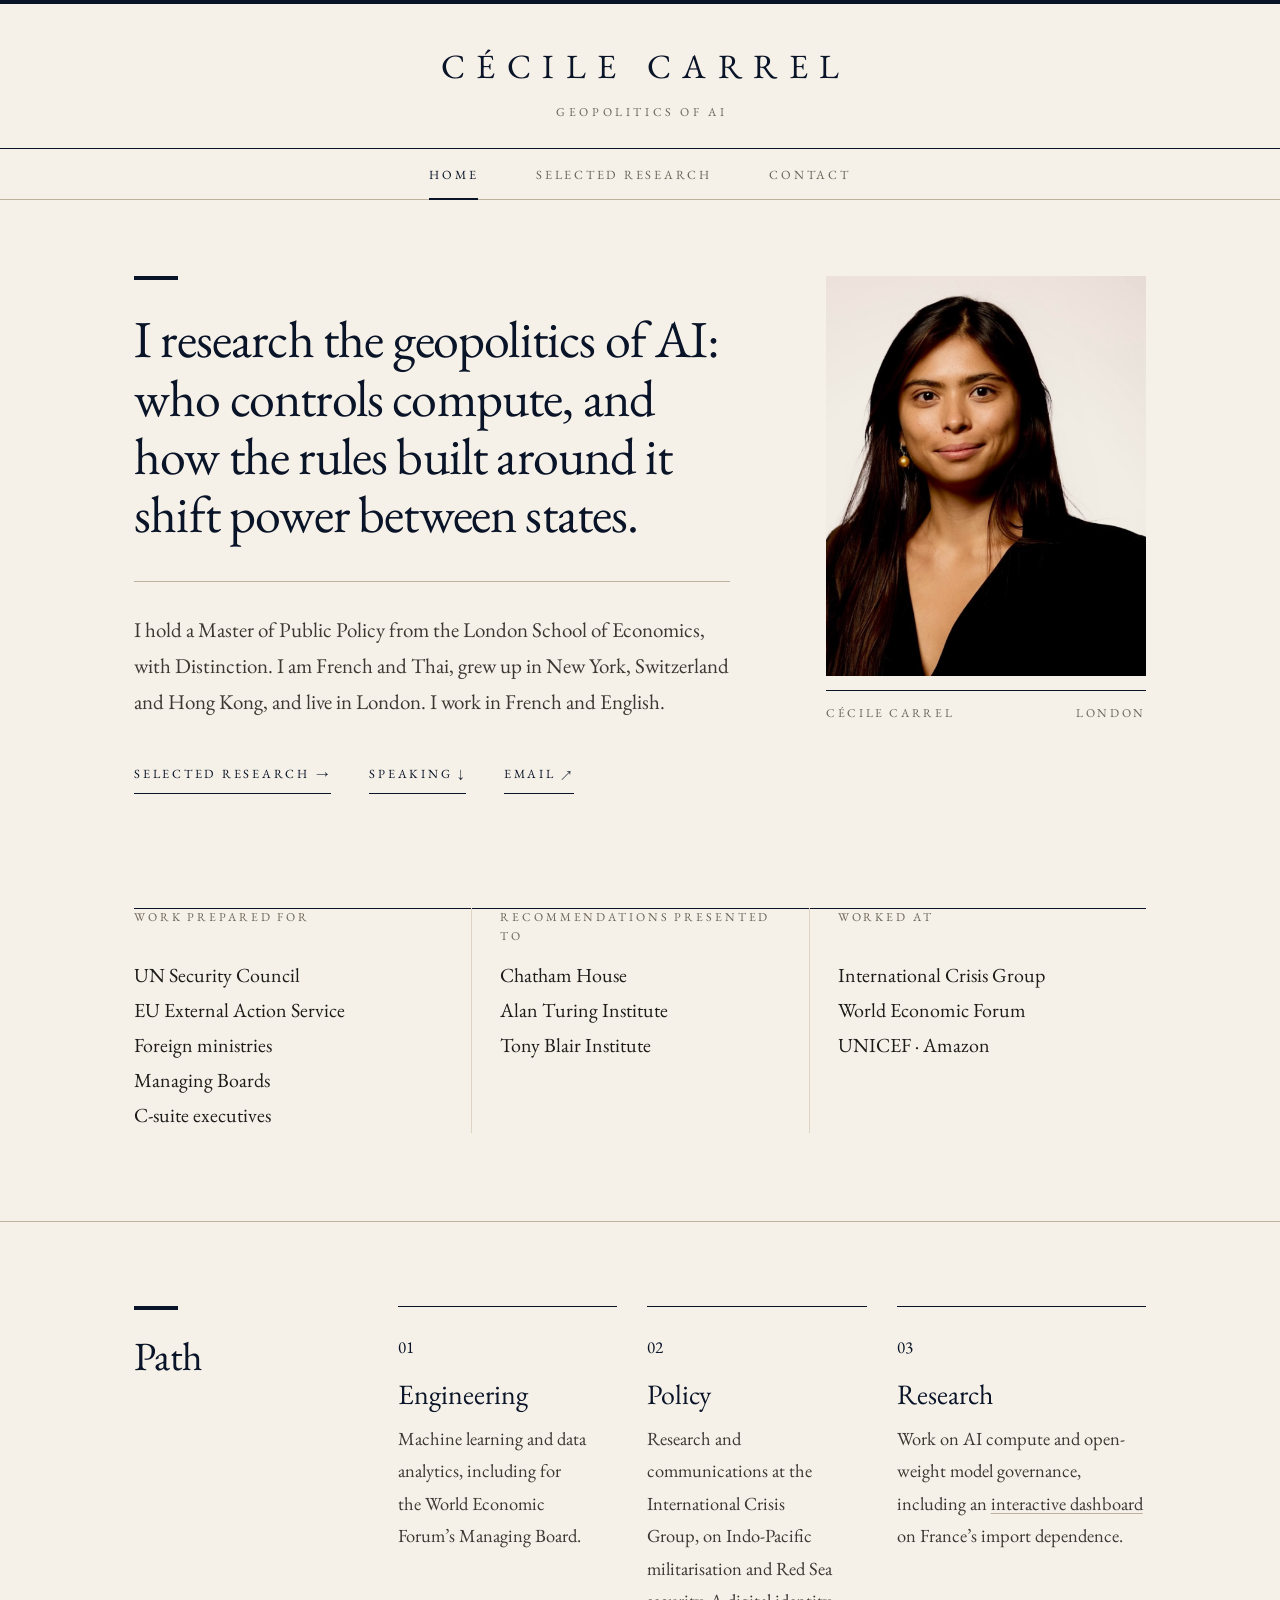
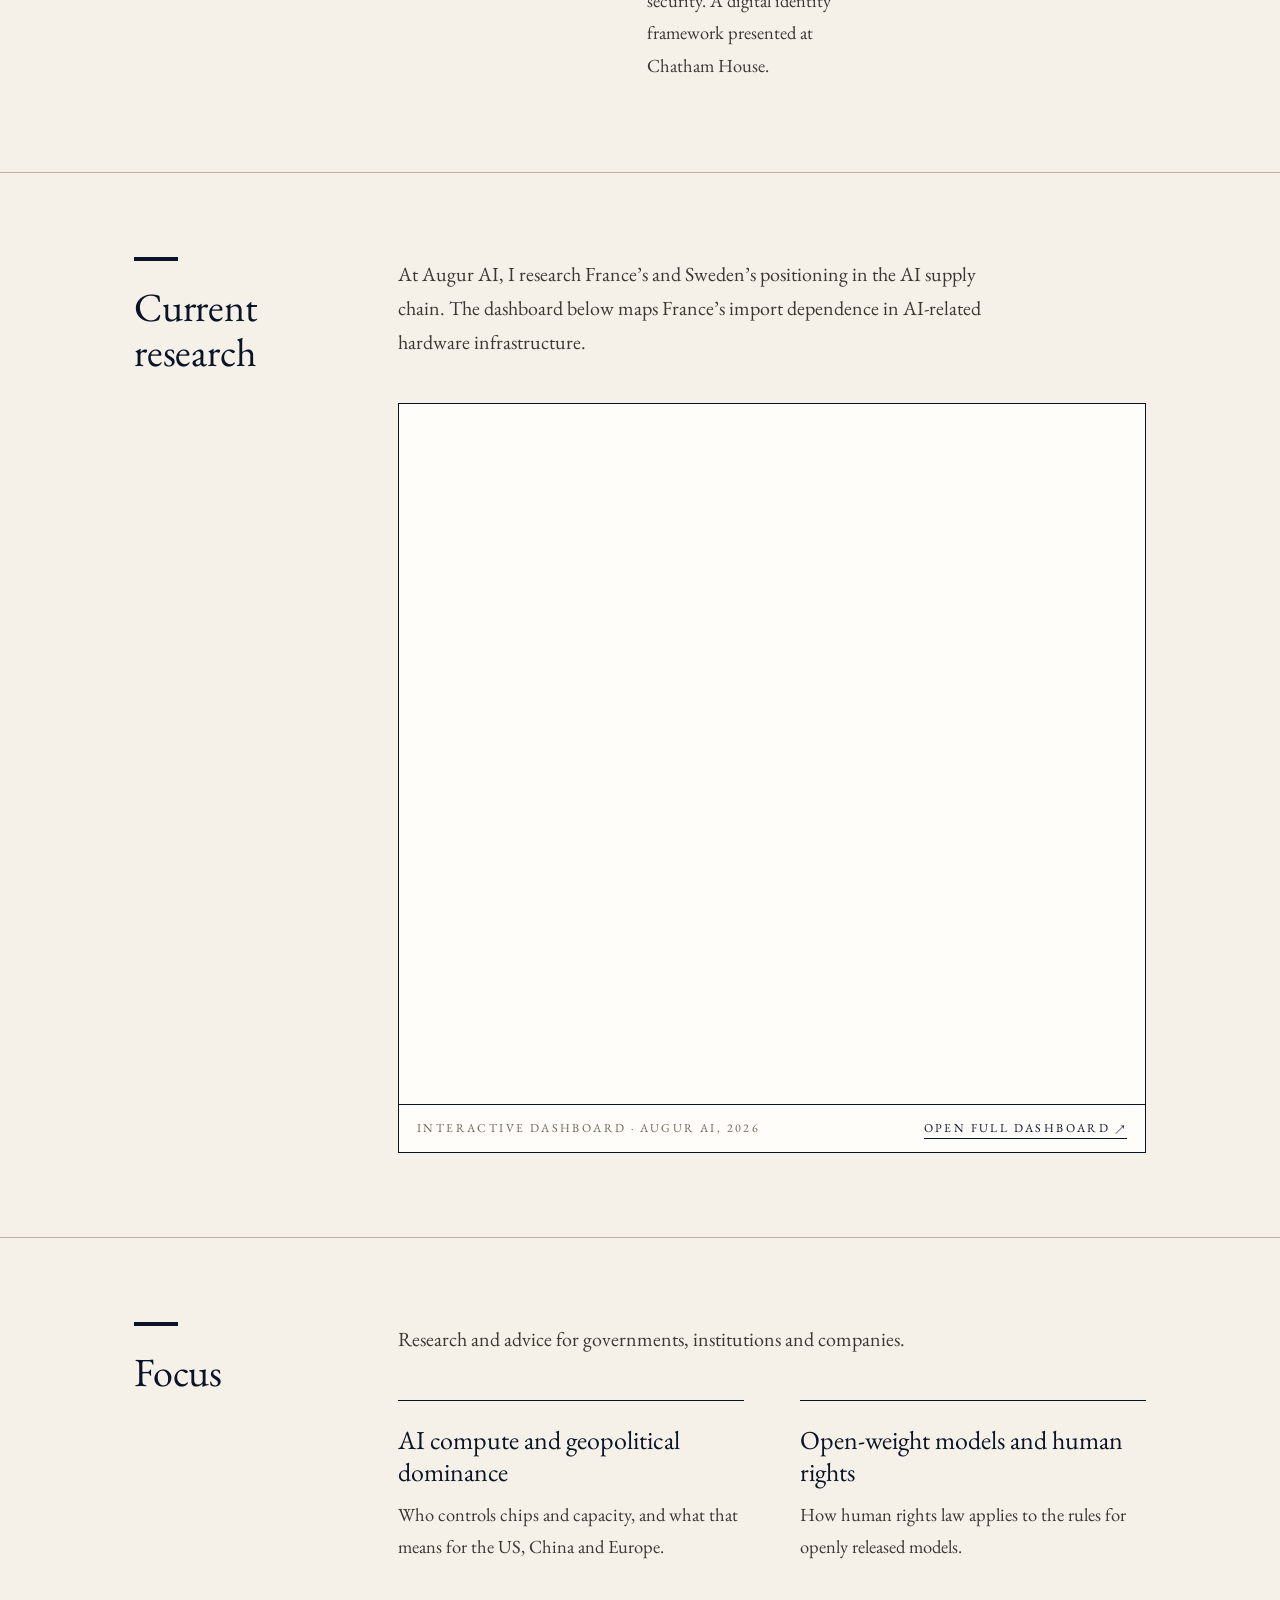
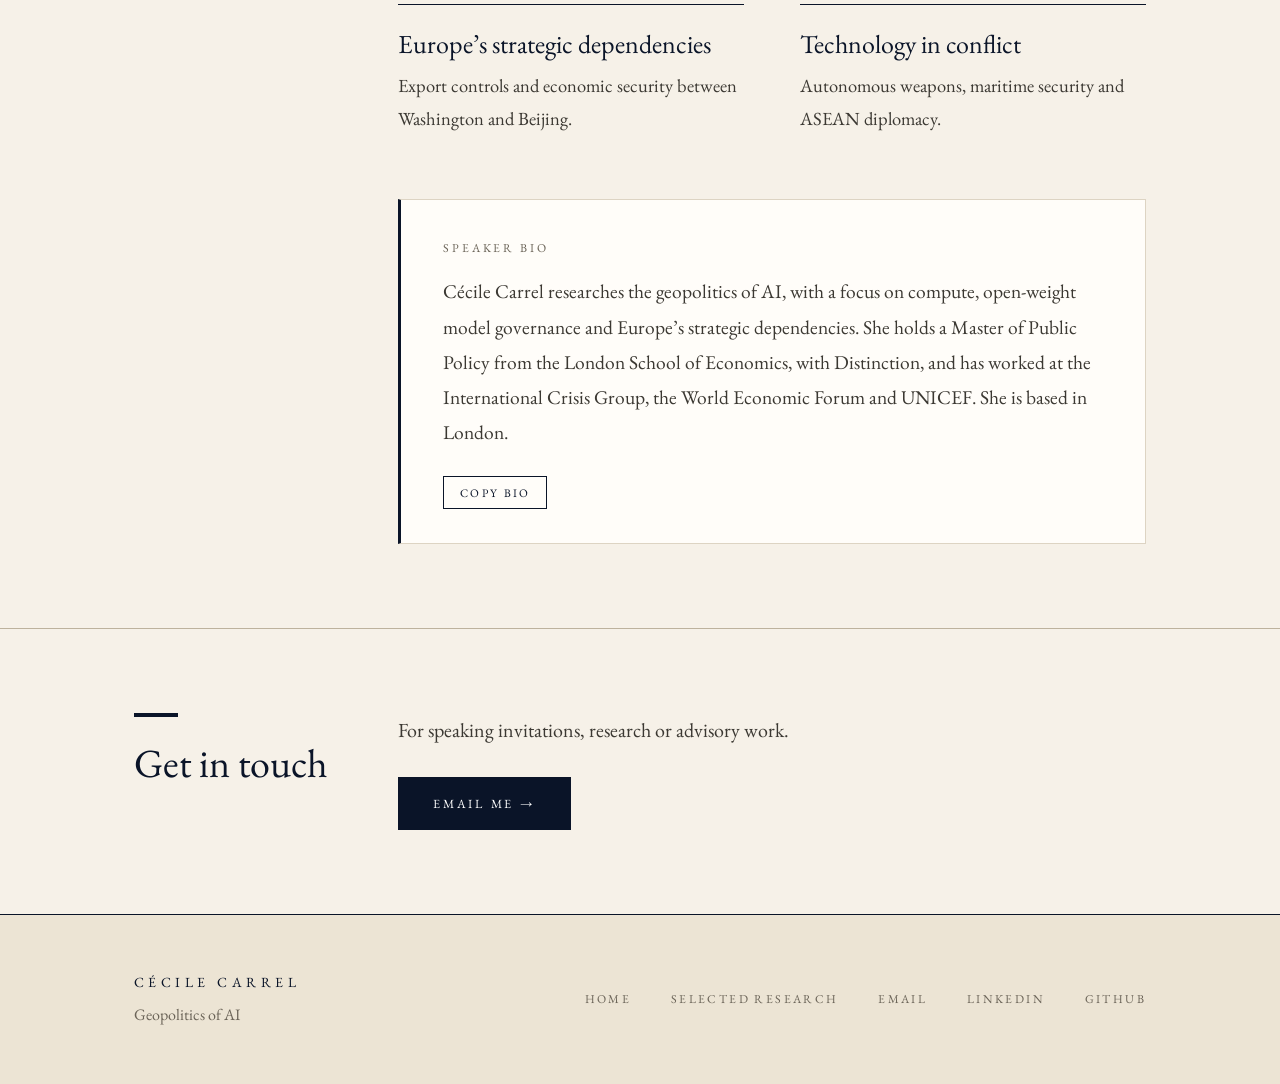
==== commit 784c4f3b: "Update Oversight Board entry" ====
--- a/index.html
+++ b/index.html
@@ -103,6 +103,19 @@
       </div>
     </section>
 
+    <section class="section" id="current">
+      <div class="container split">
+        <div class="split-head"><h2 class="section-title">Current research</h2></div>
+        <div class="split-body">
+          <p class="section-intro">At Augur AI, I research France&rsquo;s and Sweden&rsquo;s positioning in the AI supply chain. The dashboard below maps France&rsquo;s import dependence in AI-related hardware infrastructure.</p>
+          <figure class="embed">
+            <iframe src="https://france-import-dependence-dashboard.streamlit.app/?embed=true" title="France import dependence in AI hardware: interactive dashboard" loading="lazy"></iframe>
+            <figcaption><span>Interactive dashboard · Augur AI, 2026</span><a href="https://france-import-dependence-dashboard.streamlit.app/" target="_blank" rel="noopener noreferrer">Open full dashboard ↗</a></figcaption>
+          </figure>
+        </div>
+      </div>
+    </section>
+
     <section class="section" id="focus">
       <div class="container split">
         <div class="split-head"><h2 class="section-title">Focus</h2></div>
--- a/style.css
+++ b/style.css
@@ -169,6 +169,17 @@
   border: 1px solid var(--navy); transition: all var(--ease);
 }
 .chip-btn:hover { background: var(--navy); color: #fff; }
+
+/* live dashboard embed */
+.embed { margin-top: 8px; border: 1px solid var(--navy); background: var(--bg-card); }
+.embed iframe { display: block; width: 100%; height: 700px; border: 0; }
+.embed figcaption {
+  display: flex; justify-content: space-between; gap: 16px; flex-wrap: wrap;
+  padding: 13px 18px; border-top: 1px solid var(--navy);
+  font-size: 12px; letter-spacing: 0.2em; text-transform: uppercase; color: var(--ink-3);
+}
+.embed figcaption a { color: var(--navy); border-bottom: 1px solid var(--navy); }
+.embed figcaption a:hover { opacity: 0.6; }
 
 .contact-body .section-intro { margin-bottom: 30px; }
 
@@ -259,6 +270,7 @@
   .offer, .offer:last-child { margin-right: 0; padding-right: 0; margin-bottom: 16px; }
   .topic-grid { grid-template-columns: 1fr; }
   .speaker-bio { padding: 28px 22px 26px; }
+  .embed iframe { height: 560px; }
   .page-hero { padding-top: 52px; }
   .list-page section { grid-template-columns: 1fr; gap: 18px; }
   .footer { padding: 44px 0; }
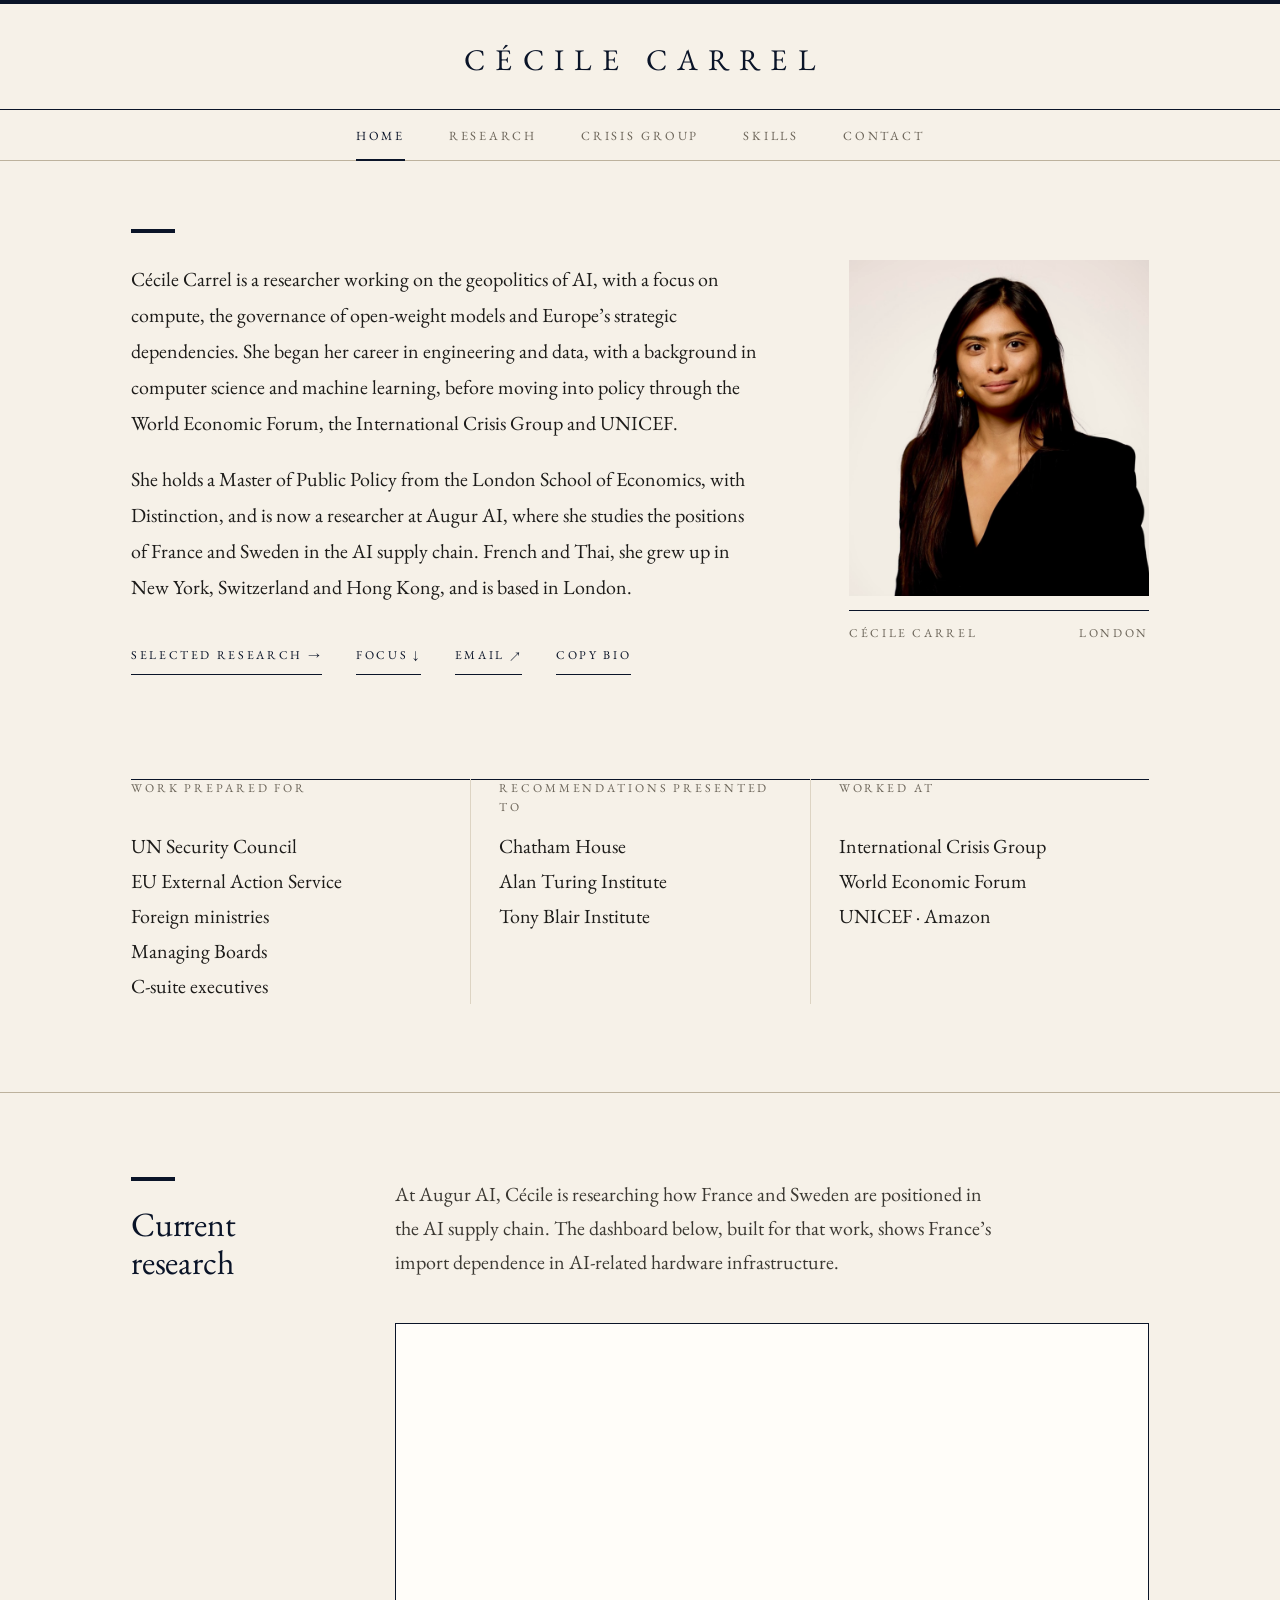
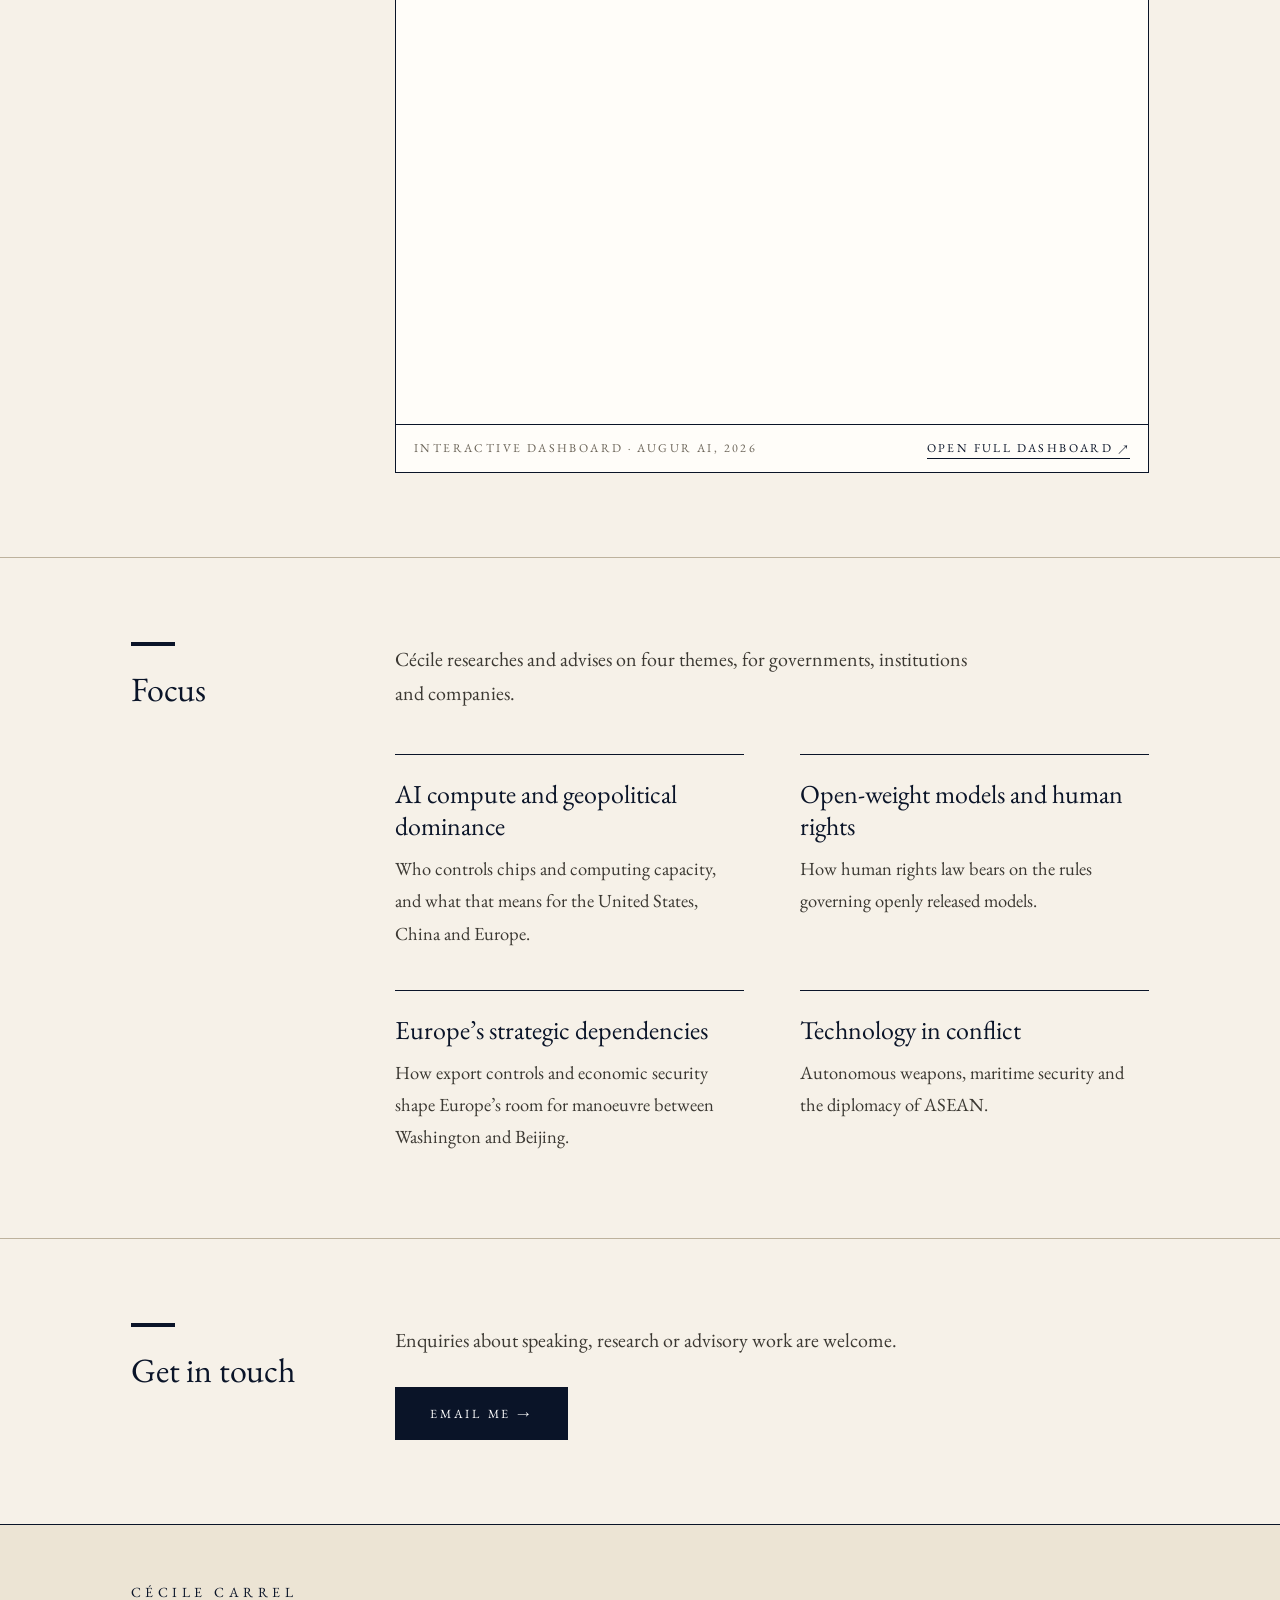
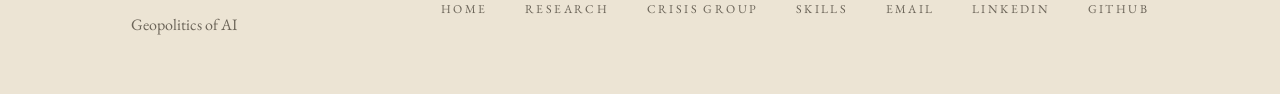
==== commit 7cdcf843: "Add Crisis Group and Skills pages" ====
--- a/index.html
+++ b/index.html
@@ -1,5 +1,5 @@
 <!DOCTYPE html>
-<html lang="en">
+<html lang="en-GB">
 <head>
   <meta charset="UTF-8" />
   <meta name="viewport" content="width=device-width, initial-scale=1.0" />
@@ -7,6 +7,7 @@
   <meta name="description" content="Cécile Carrel researches the geopolitics of AI: compute, open-weight model governance and Europe's strategic dependencies. LSE MPP (Distinction)." />
   <meta name="theme-color" content="#f6f1e8" />
   <meta property="og:type" content="website" />
+  <meta property="og:locale" content="en_GB" />
   <meta property="og:title" content="Cécile Carrel — Geopolitics of AI" />
   <meta property="og:description" content="Cécile Carrel researches the geopolitics of AI: compute, open-weight model governance and Europe's strategic dependencies. LSE MPP (Distinction)." />
   <meta property="og:url" content="https://carrelcecile.github.io/index.html" />
@@ -35,12 +36,13 @@
   <header class="masthead">
     <div class="container masthead-title">
       <a href="index.html" class="masthead-name">Cécile Carrel</a>
-      <p class="masthead-sub">Geopolitics of AI</p>
     </div>
     <nav class="masthead-nav" aria-label="Primary">
       <div class="container">
         <a href="index.html" aria-current="page">Home</a>
-        <a href="selected-research.html">Selected Research</a>
+        <a href="selected-research.html">Research</a>
+        <a href="crisis-group.html">Crisis Group</a>
+        <a href="skills.html">Skills</a>
         <a href="mailto:cecilecrl@gmail.com">Contact</a>
       </div>
     </nav>
@@ -51,12 +53,16 @@
     <section class="home-hero">
       <div class="container home-hero-grid">
         <div class="hero-text">
-          <h1 class="home-statement">I research the geopolitics of AI: who controls compute, and how the rules built around it shift power between states.</h1>
-          <p class="hero-bio">I hold a Master of Public Policy from the London School of Economics, with Distinction. I am French and Thai, grew up in New York, Switzerland and Hong Kong, and live in London. I work in French and English.</p>
+          <h1 class="sr-only">Cécile Carrel, researcher in the geopolitics of AI</h1>
+          <div class="hero-bio" id="hero-bio-text">
+            <p>Cécile Carrel is a researcher working on the geopolitics of AI, with a focus on compute, the governance of open-weight models and Europe&rsquo;s strategic dependencies. She began her career in engineering and data, with a background in computer science and machine learning, before moving into policy through the World Economic Forum, the International Crisis Group and UNICEF.</p>
+            <p>She holds a Master of Public Policy from the London School of Economics, with Distinction, and is now a researcher at Augur AI, where she studies the positions of France and Sweden in the AI supply chain. French and Thai, she grew up in New York, Switzerland and Hong Kong, and is based in London.</p>
+          </div>
           <nav class="hero-links" aria-label="Sections">
             <a href="selected-research.html">Selected Research <span aria-hidden="true">→</span></a>
-            <a href="#speaking">Speaking <span aria-hidden="true">↓</span></a>
+            <a href="#focus">Focus <span aria-hidden="true">↓</span></a>
             <a href="mailto:cecilecrl@gmail.com">Email <span aria-hidden="true">↗</span></a>
+            <button type="button" data-copy="hero-bio-text">Copy bio</button>
           </nav>
         </div>
         <figure class="portrait">
@@ -81,33 +87,11 @@
       </div>
     </section>
 
-    <section class="section" id="path">
-      <div class="container split">
-        <div class="split-head"><h2 class="section-title">Path</h2></div>
-        <div class="split-body">
-        <div class="offer-grid">
-          <div class="offer">
-            <h3>Engineering</h3>
-            <p>Machine learning and data analytics, including for the World Economic Forum&rsquo;s Managing Board.</p>
-          </div>
-          <div class="offer">
-            <h3>Policy</h3>
-            <p>Research and communications at the International Crisis Group, on Indo-Pacific militarisation and Red Sea security. A digital identity framework presented at Chatham House.</p>
-          </div>
-          <div class="offer">
-            <h3>Research</h3>
-            <p>Work on AI compute and open-weight model governance, including an <a href="https://france-import-dependence-dashboard.streamlit.app/" target="_blank" rel="noopener noreferrer">interactive dashboard</a> on France&rsquo;s import dependence.</p>
-          </div>
-        </div>
-        </div>
-      </div>
-    </section>
-
     <section class="section" id="current">
       <div class="container split">
         <div class="split-head"><h2 class="section-title">Current research</h2></div>
         <div class="split-body">
-          <p class="section-intro">At Augur AI, I research France&rsquo;s and Sweden&rsquo;s positioning in the AI supply chain. The dashboard below maps France&rsquo;s import dependence in AI-related hardware infrastructure.</p>
+          <p class="section-intro">At Augur AI, Cécile is researching how France and Sweden are positioned in the AI supply chain. The dashboard below, built for that work, shows France&rsquo;s import dependence in AI-related hardware infrastructure.</p>
           <figure class="embed">
             <iframe src="https://france-import-dependence-dashboard.streamlit.app/?embed=true" title="France import dependence in AI hardware: interactive dashboard" loading="lazy"></iframe>
             <figcaption><span>Interactive dashboard · Augur AI, 2026</span><a href="https://france-import-dependence-dashboard.streamlit.app/" target="_blank" rel="noopener noreferrer">Open full dashboard ↗</a></figcaption>
@@ -120,32 +104,27 @@
       <div class="container split">
         <div class="split-head"><h2 class="section-title">Focus</h2></div>
         <div class="split-body">
-        <p class="section-intro">Research and advice for governments, institutions and companies.</p>
+        <p class="section-intro">Cécile researches and advises on four themes, for governments, institutions and companies.</p>
 
         <div class="topic-grid">
           <div class="topic">
             <h3>AI compute and geopolitical dominance</h3>
-            <p>Who controls chips and capacity, and what that means for the US, China and Europe.</p>
+            <p>Who controls chips and computing capacity, and what that means for the United States, China and Europe.</p>
           </div>
           <div class="topic">
             <h3>Open-weight models and human rights</h3>
-            <p>How human rights law applies to the rules for openly released models.</p>
+            <p>How human rights law bears on the rules governing openly released models.</p>
           </div>
           <div class="topic">
             <h3>Europe&rsquo;s strategic dependencies</h3>
-            <p>Export controls and economic security between Washington and Beijing.</p>
+            <p>How export controls and economic security shape Europe&rsquo;s room for manoeuvre between Washington and Beijing.</p>
           </div>
           <div class="topic">
             <h3>Technology in conflict</h3>
-            <p>Autonomous weapons, maritime security and ASEAN diplomacy.</p>
+            <p>Autonomous weapons, maritime security and the diplomacy of ASEAN.</p>
           </div>
         </div>
 
-        <div class="speaker-bio" id="speaking">
-          <p class="speaker-bio-label">Speaker bio</p>
-          <p id="speaker-bio-text">Cécile Carrel researches the geopolitics of AI, with a focus on compute, open-weight model governance and Europe&rsquo;s strategic dependencies. She holds a Master of Public Policy from the London School of Economics, with Distinction, and has worked at the International Crisis Group, the World Economic Forum and UNICEF. She is based in London.</p>
-          <button type="button" class="chip-btn" data-copy="speaker-bio-text">Copy bio</button>
-        </div>
         </div>
       </div>
     </section>
@@ -154,7 +133,7 @@
       <div class="container split">
         <div class="split-head"><h2 class="section-title">Get in touch</h2></div>
         <div class="split-body contact-body">
-          <p class="section-intro">For speaking invitations, research or advisory work.</p>
+          <p class="section-intro">Enquiries about speaking, research or advisory work are welcome.</p>
           <a href="mailto:cecilecrl@gmail.com" class="btn btn-primary">Email me →</a>
         </div>
       </div>
@@ -170,7 +149,9 @@
       </div>
       <div class="footer-links">
         <a href="index.html">Home</a>
-        <a href="selected-research.html">Selected Research</a>
+        <a href="selected-research.html">Research</a>
+        <a href="crisis-group.html">Crisis Group</a>
+        <a href="skills.html">Skills</a>
         <a href="mailto:cecilecrl@gmail.com">Email</a>
         <a href="https://linkedin.com/in/carrelcecile" target="_blank" rel="noopener noreferrer">LinkedIn</a>
         <a href="https://github.com/carrelcecile" target="_blank" rel="noopener noreferrer">GitHub</a>
--- a/style.css
+++ b/style.css
@@ -25,7 +25,7 @@
 }
 
 *, *::before, *::after { box-sizing: border-box; margin: 0; padding: 0; }
-html { scroll-behavior: smooth; font-size: 18px; }
+html { scroll-behavior: smooth; font-size: 17px; }
 body {
   font-family: var(--font); font-weight: 400; line-height: 1.7;
   background: var(--bg); color: var(--ink);
@@ -38,24 +38,21 @@
 em, i, cite, address { font-style: normal; }
 [id] { scroll-margin-top: 24px; }
 [hidden] { display: none !important; }
+.sr-only { position: absolute; width: 1px; height: 1px; overflow: hidden; clip: rect(0 0 0 0); white-space: nowrap; }
 .container { max-width: var(--max); margin: 0 auto; padding: 0 3rem; }
 
 /* ===========================================================
    MASTHEAD
 =========================================================== */
 .masthead { border-top: 4px solid var(--navy); background: var(--bg); }
-.masthead-title { text-align: center; padding: 34px 0 26px; }
+.masthead-title { text-align: center; padding: 30px 0 24px; }
 .masthead-name {
   display: inline-block; color: var(--navy);
-  font-size: clamp(22px, 3.2vw, 34px); letter-spacing: 0.34em; text-transform: uppercase;
+  font-size: clamp(22px, 2.8vw, 30px); letter-spacing: 0.34em; text-transform: uppercase;
   padding-left: 0.34em; /* optical centring against tracking */
 }
-.masthead-sub {
-  margin-top: 6px; font-size: 12px; letter-spacing: 0.3em; text-transform: uppercase; color: var(--ink-3);
-  padding-left: 0.3em;
-}
 .masthead-nav { border-top: 1px solid var(--navy); border-bottom: 1px solid var(--line-2); }
-.masthead-nav .container { display: flex; justify-content: center; gap: 3.2rem; }
+.masthead-nav .container { display: flex; justify-content: center; flex-wrap: wrap; column-gap: 2.6rem; }
 .masthead-nav a {
   font-size: 12.5px; letter-spacing: 0.22em; text-transform: uppercase; color: var(--ink-3);
   padding: 15px 0 13px; border-bottom: 2px solid transparent; margin-bottom: -1px;
@@ -67,7 +64,7 @@
 /* ===========================================================
    SHARED TYPE
 =========================================================== */
-.section-title { font-weight: 400; line-height: 1.12; letter-spacing: -0.005em; color: var(--navy); font-size: clamp(30px, 3.4vw, 40px); }
+.section-title { font-weight: 400; line-height: 1.12; letter-spacing: -0.005em; color: var(--navy); font-size: clamp(28px, 3vw, 34px); }
 .section-title::before {
   content: ''; display: block; width: 44px; height: 4px; background: var(--navy); margin-bottom: 24px;
 }
@@ -85,31 +82,25 @@
 /* ===========================================================
    HOME: HERO
 =========================================================== */
-.home-hero { padding: 76px 0 0; }
-.home-hero-grid { display: grid; grid-template-columns: minmax(0, 1fr) 320px; gap: 96px; align-items: start; }
-.home-statement {
-  font-weight: 400; line-height: 1.12; letter-spacing: -0.016em;
-  font-size: clamp(34px, 4.2vw, 52px); color: var(--navy); max-width: 15em;
-}
-.home-statement::before {
-  content: ''; display: block; width: 44px; height: 4px; background: var(--navy); margin-bottom: 30px;
-}
-.hero-bio {
-  margin-top: 38px; padding-top: 30px; border-top: 1px solid var(--line-2);
-  max-width: 30em; font-size: 21px; line-height: 1.7; color: var(--ink-2);
-}
-.hero-links { display: flex; flex-wrap: wrap; gap: 14px 38px; margin-top: 44px; }
-.hero-links a {
-  font-size: 12.5px; letter-spacing: 0.22em; text-transform: uppercase; color: var(--navy);
-  padding-bottom: 8px; border-bottom: 1px solid var(--navy); transition: opacity var(--ease);
-}
-.hero-links a:hover { opacity: 0.6; }
+.home-hero { padding: 68px 0 0; }
+.home-hero-grid { display: grid; grid-template-columns: minmax(0, 1fr) 300px; gap: 88px; align-items: center; }
+.hero-bio { max-width: 33em; font-size: 20px; line-height: 1.8; color: var(--ink); }
+.hero-bio p + p { margin-top: 1em; }
+.hero-bio::before {
+  content: ''; display: block; width: 44px; height: 4px; background: var(--navy); margin-bottom: 28px;
+}
+.hero-links { display: flex; flex-wrap: wrap; gap: 14px 34px; margin-top: 40px; }
+.hero-links a, .hero-links button {
+  font-family: inherit; font-size: 12px; letter-spacing: 0.22em; text-transform: uppercase; color: var(--navy);
+  padding: 0 0 8px; background: none; border: none; border-bottom: 1px solid var(--navy);
+  cursor: pointer; transition: opacity var(--ease);
+}
+.hero-links a:hover, .hero-links button:hover { opacity: 0.6; }
 
 .portrait { width: 100%; }
-.portrait-crop { aspect-ratio: 4 / 5; overflow: hidden; }
+.portrait-crop { aspect-ratio: 1 / 1.12; overflow: hidden; }
 .portrait-crop img {
-  width: 100%; height: 100%; object-fit: cover; object-position: 74% 0;
-  transform: scale(1.2); transform-origin: 56% 6%;
+  width: 100%; height: 100%; object-fit: cover; object-position: 50% 0;
   mix-blend-mode: multiply; filter: brightness(1.07);
 }
 .portrait figcaption {
@@ -120,7 +111,7 @@
 
 .credentials {
   display: grid; grid-template-columns: repeat(3, 1fr);
-  margin-top: 80px; padding-top: 34px;
+  margin-top: 72px; padding-top: 32px;
   background: linear-gradient(var(--navy), var(--navy)) no-repeat 0 0 / 100% 1px;
   background-origin: content-box;
 }
@@ -136,39 +127,10 @@
 .home-hero { padding-bottom: 88px; }
 .split { display: grid; grid-template-columns: 200px minmax(0, 1fr); gap: 64px; align-items: start; }
 
-.offer-grid { display: grid; grid-template-columns: repeat(3, 1fr); gap: 0; counter-reset: offer; }
-.offer {
-  counter-increment: offer; padding: 26px 30px 6px 0; margin-right: 30px;
-  border-top: 1px solid var(--navy);
-}
-.offer:last-child { margin-right: 0; padding-right: 0; }
-.offer::before {
-  content: counter(offer, decimal-leading-zero);
-  display: block; font-size: 17px; color: var(--navy); margin-bottom: 16px;
-}
-.offer h3 { font-weight: 400; font-size: 28px; line-height: 1.18; margin-bottom: 12px; color: var(--navy); }
-.offer p { font-size: 18.5px; line-height: 1.75; color: var(--ink-2); }
-.offer a, .topic a { text-decoration: underline; text-underline-offset: 3px; text-decoration-color: var(--line-2); }
-.offer a:hover { text-decoration-color: var(--navy); }
-
 .topic-grid { display: grid; grid-template-columns: repeat(2, 1fr); column-gap: 56px; row-gap: 40px; }
 .topic { padding-top: 24px; border-top: 1px solid var(--navy); }
 .topic h3 { font-weight: 400; font-size: 26px; line-height: 1.22; margin-bottom: 10px; color: var(--navy); }
 .topic p { font-size: 18.5px; line-height: 1.75; color: var(--ink-2); }
-
-.speaker-bio {
-  margin-top: 64px; padding: 38px 42px 34px; max-width: 760px;
-  background: var(--bg-card); border: 1px solid var(--line); border-left: 3px solid var(--navy);
-}
-.speaker-bio-label { font-size: 12px; letter-spacing: 0.24em; text-transform: uppercase; color: var(--ink-3); margin-bottom: 16px; }
-.speaker-bio p#speaker-bio-text { font-size: 19.5px; line-height: 1.8; color: var(--ink-2); margin-bottom: 26px; }
-
-.chip-btn {
-  font-size: 11.5px; letter-spacing: 0.2em; text-transform: uppercase; cursor: pointer;
-  padding: 8px 16px; color: var(--navy); background: transparent;
-  border: 1px solid var(--navy); transition: all var(--ease);
-}
-.chip-btn:hover { background: var(--navy); color: #fff; }
 
 /* live dashboard embed */
 .embed { margin-top: 8px; border: 1px solid var(--navy); background: var(--bg-card); }
@@ -187,7 +149,7 @@
    SELECTED RESEARCH
 =========================================================== */
 .page-hero { padding: 76px 0 8px; }
-.page-title { font-weight: 400; line-height: 1; letter-spacing: -0.014em; font-size: clamp(44px, 6vw, 76px); color: var(--navy); }
+.page-title { font-weight: 400; line-height: 1; letter-spacing: -0.014em; font-size: clamp(38px, 5vw, 58px); color: var(--navy); }
 .page-title::before { content: ''; display: block; width: 44px; height: 4px; background: var(--navy); margin-bottom: 30px; }
 
 .list-page { padding: 24px 0 110px; }
@@ -208,6 +170,27 @@
 .list-page a { color: var(--navy); text-decoration: underline; text-underline-offset: 3px; text-decoration-color: var(--line-2); }
 .list-page a:hover { text-decoration-color: var(--navy); }
 .list-page .block { min-width: 0; }
+.list-page .plain li { border: none; padding: 0; margin-bottom: 8px; }
+.list-page .page-intro { max-width: 720px; margin-top: 36px; margin-bottom: 28px; font-size: 20px; line-height: 1.75; color: var(--ink-2); }
+
+.page-index { display: flex; flex-wrap: wrap; gap: 10px 30px; padding: 0 0 28px; }
+.page-index a {
+  font-size: 12px; letter-spacing: 0.2em; text-transform: uppercase; color: var(--navy);
+  padding-bottom: 6px; border-bottom: 1px solid var(--line-2); transition: border-color var(--ease);
+}
+.page-index a:hover { border-bottom-color: var(--navy); }
+
+.piece { padding-bottom: 34px; margin-bottom: 34px; border-bottom: 1px solid var(--line); }
+.piece:last-child { border-bottom: none; margin-bottom: 0; padding-bottom: 0; }
+.piece h3 { font-weight: 400; font-size: 25px; line-height: 1.22; color: var(--navy); margin-bottom: 8px; }
+.piece-meta { font-size: 12px !important; letter-spacing: 0.18em; text-transform: uppercase; color: var(--ink-3) !important; margin-bottom: 18px !important; }
+.list-page .piece-meta a { color: var(--navy); text-decoration: none; border-bottom: 1px solid var(--navy); padding-bottom: 1px; }
+.piece p { max-width: 700px; }
+.piece p strong { color: var(--navy); font-weight: 500; }
+
+.map-grid { display: grid; grid-template-columns: 1.45fr 1fr; gap: 18px; align-items: start; margin-top: 8px; max-width: 780px; }
+.map-grid img { width: 100%; height: auto; border: 1px solid var(--line-2); }
+
 
 /* ===========================================================
    FOOTER
@@ -246,39 +229,36 @@
   .masthead-nav, .skip-link, .hero-links, .footer-links { display: none; }
   body, .home-hero, .page-hero, .section, .footer, .masthead { background: #fff !important; color: #000 !important; }
   * { color: #111 !important; border-color: #bbb !important; }
-  .offer { break-inside: avoid; }
 }
 
 /* ===========================================================
    RESPONSIVE
 =========================================================== */
 @media (max-width: 960px) {
-  html { font-size: 17px; }
+  html { font-size: 16.5px; }
   .container { padding: 0 1.5rem; }
   .masthead-title { padding: 26px 0 20px; }
-  .masthead-nav .container { gap: 1.8rem; }
-  .home-hero { padding-top: 52px; padding-bottom: 72px; }
+  .masthead-nav .container { column-gap: 1.8rem; }
+  .home-hero { padding-top: 48px; padding-bottom: 72px; }
   .home-hero-grid { grid-template-columns: 1fr; gap: 56px; }
-  .portrait { max-width: 320px; }
+  .portrait { max-width: 300px; }
   .credentials { grid-template-columns: 1fr; margin-top: 56px; }
   .cred, .cred + .cred { padding: 22px 0; border-left: none; }
   .cred-label { min-height: 0; }
   .cred + .cred { border-top: 1px solid var(--line); }
   .section { padding: 64px 0; }
   .split { grid-template-columns: 1fr; gap: 36px; }
-  .offer-grid { grid-template-columns: 1fr; }
-  .offer, .offer:last-child { margin-right: 0; padding-right: 0; margin-bottom: 16px; }
   .topic-grid { grid-template-columns: 1fr; }
-  .speaker-bio { padding: 28px 22px 26px; }
   .embed iframe { height: 560px; }
   .page-hero { padding-top: 52px; }
   .list-page section { grid-template-columns: 1fr; gap: 18px; }
+  .map-grid { grid-template-columns: 1fr; }
   .footer { padding: 44px 0; }
   .footer-inner { flex-direction: column; align-items: flex-start; }
 }
 
 @media (max-width: 600px) {
   .masthead-name { letter-spacing: 0.26em; padding-left: 0.26em; }
-  .masthead-nav .container { gap: 1.2rem; }
-  .masthead-nav a { font-size: 11px; letter-spacing: 0.14em; }
-}
+  .masthead-nav .container { column-gap: 0.85rem; padding: 0 0.75rem; }
+  .masthead-nav a { font-size: 10px; letter-spacing: 0.08em; }
+}
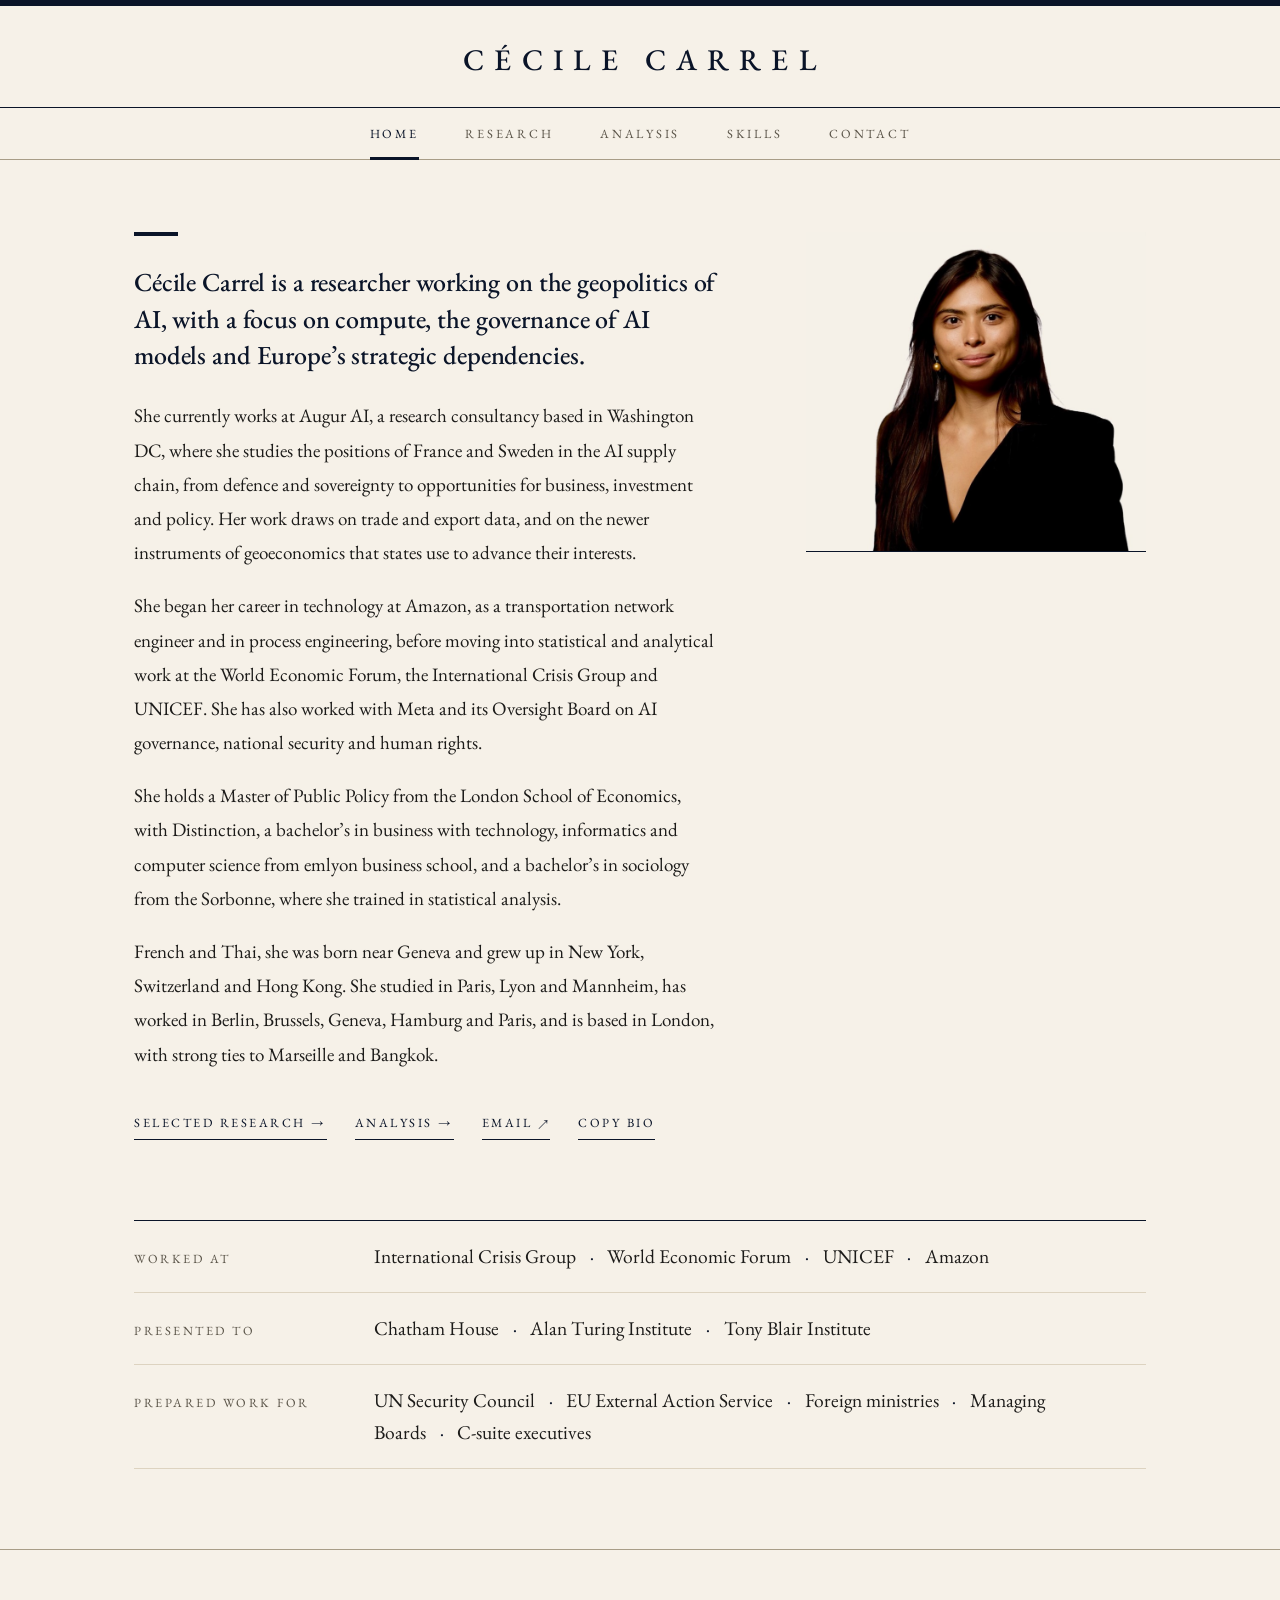
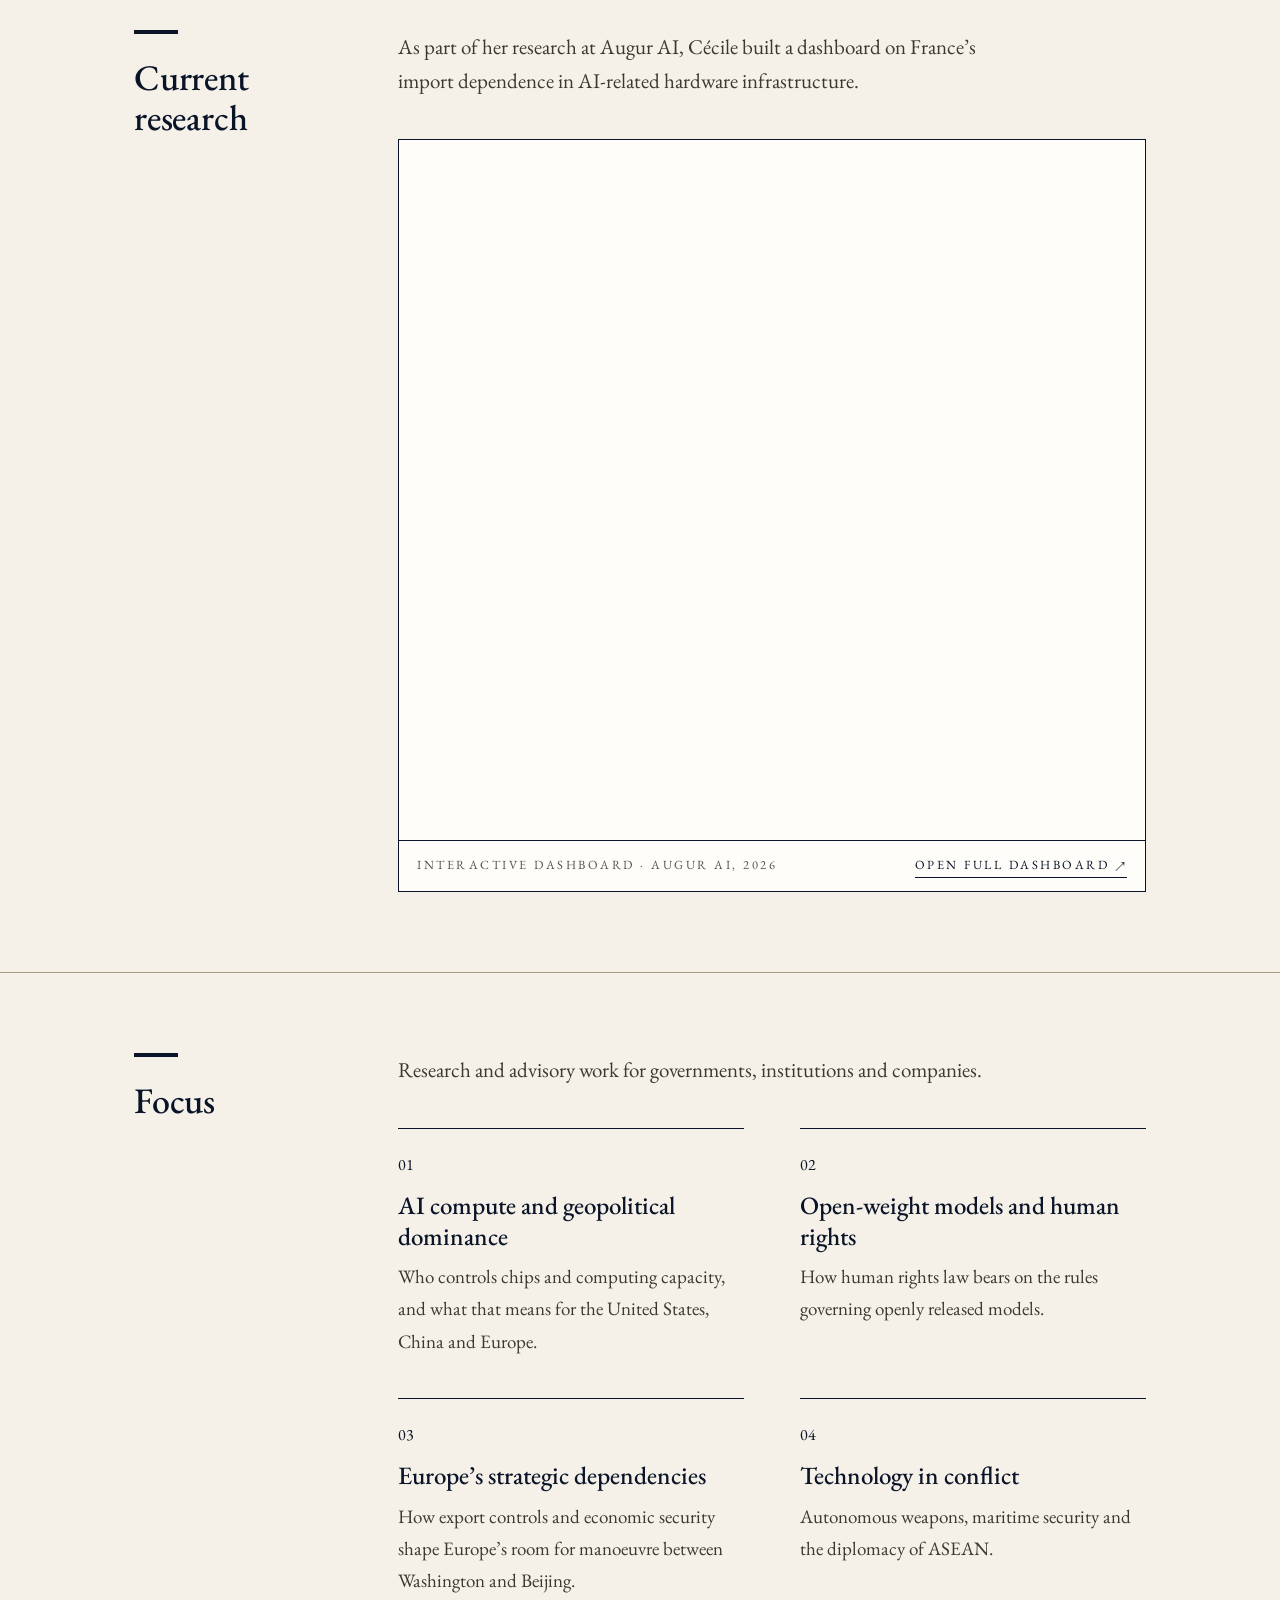
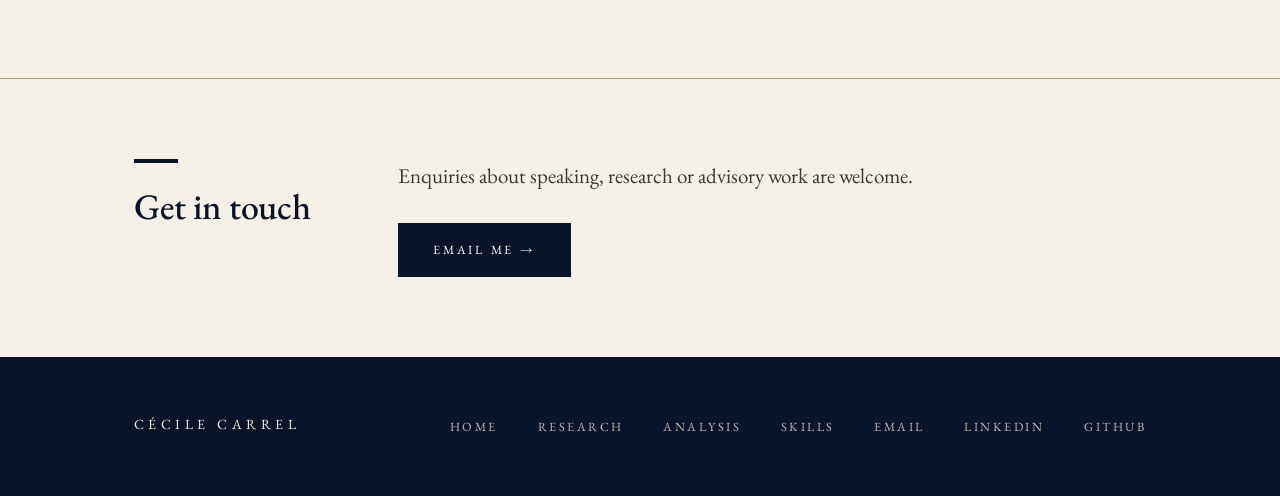
==== commit 86d59231: "Embed dashboard" ====
--- a/index.html
+++ b/index.html
@@ -4,14 +4,16 @@
   <meta charset="UTF-8" />
   <meta name="viewport" content="width=device-width, initial-scale=1.0" />
   <title>Cécile Carrel — Geopolitics of AI</title>
-  <meta name="description" content="Cécile Carrel researches the geopolitics of AI: compute, open-weight model governance and Europe's strategic dependencies. LSE MPP (Distinction)." />
+  <meta name="description" content="Cécile Carrel researches the geopolitics of AI: compute, the governance of AI models and Europe's strategic dependencies. LSE MPP (Distinction)." />
   <meta name="theme-color" content="#f6f1e8" />
   <meta property="og:type" content="website" />
   <meta property="og:locale" content="en_GB" />
   <meta property="og:title" content="Cécile Carrel — Geopolitics of AI" />
-  <meta property="og:description" content="Cécile Carrel researches the geopolitics of AI: compute, open-weight model governance and Europe's strategic dependencies. LSE MPP (Distinction)." />
+  <meta property="og:description" content="Cécile Carrel researches the geopolitics of AI: compute, the governance of AI models and Europe's strategic dependencies. LSE MPP (Distinction)." />
   <meta property="og:url" content="https://carrelcecile.github.io/index.html" />
-  <meta name="twitter:card" content="summary" />
+  <meta name="twitter:card" content="summary_large_image" />
+  <meta property="og:image" content="https://carrelcecile.github.io/og-image.png" />
+  <meta name="twitter:image" content="https://carrelcecile.github.io/og-image.png" />
   <link rel="canonical" href="https://carrelcecile.github.io/" />
   <script type="application/ld+json">
   {
@@ -41,7 +43,7 @@
       <div class="container">
         <a href="index.html" aria-current="page">Home</a>
         <a href="selected-research.html">Research</a>
-        <a href="crisis-group.html">Crisis Group</a>
+        <a href="geopolitical-analysis.html">Analysis</a>
         <a href="skills.html">Skills</a>
         <a href="mailto:cecilecrl@gmail.com">Contact</a>
       </div>
@@ -55,34 +57,38 @@
         <div class="hero-text">
           <h1 class="sr-only">Cécile Carrel, researcher in the geopolitics of AI</h1>
           <div class="hero-bio" id="hero-bio-text">
-            <p>Cécile Carrel is a researcher working on the geopolitics of AI, with a focus on compute, the governance of open-weight models and Europe&rsquo;s strategic dependencies. She began her career in engineering and data, with a background in computer science and machine learning, before moving into policy through the World Economic Forum, the International Crisis Group and UNICEF.</p>
-            <p>She holds a Master of Public Policy from the London School of Economics, with Distinction, and is now a researcher at Augur AI, where she studies the positions of France and Sweden in the AI supply chain. French and Thai, she grew up in New York, Switzerland and Hong Kong, and is based in London.</p>
+            <p class="lead">Cécile Carrel is a researcher working on the geopolitics of AI, with a focus on compute, the governance of AI models and Europe&rsquo;s strategic dependencies.</p>
+            <p>She currently works at Augur AI, a research consultancy based in Washington DC, where she studies the positions of France and Sweden in the AI supply chain, from defence and sovereignty to opportunities for business, investment and policy. Her work draws on trade and export data, and on the newer instruments of geoeconomics that states use to advance their interests.</p>
+            <p>She began her career in technology at Amazon, as a transportation network engineer and in process engineering, before moving into statistical and analytical work at the World Economic Forum, the International Crisis Group and UNICEF. She has also worked with Meta and its Oversight Board on AI governance, national security and human rights.</p>
+            <p>She holds a Master of Public Policy from the London School of Economics, with Distinction, a bachelor&rsquo;s in business with technology, informatics and computer science from emlyon business school, and a bachelor&rsquo;s in sociology from the Sorbonne, where she trained in statistical analysis.</p>
+            <p>French and Thai, she was born near Geneva and grew up in New York, Switzerland and Hong Kong. She studied in Paris, Lyon and Mannheim, has worked in Berlin, Brussels, Geneva, Hamburg and Paris, and is based in London, with strong ties to Marseille and Bangkok.</p>
           </div>
           <nav class="hero-links" aria-label="Sections">
             <a href="selected-research.html">Selected Research <span aria-hidden="true">→</span></a>
-            <a href="#focus">Focus <span aria-hidden="true">↓</span></a>
+            <a href="geopolitical-analysis.html">Analysis <span aria-hidden="true">→</span></a>
             <a href="mailto:cecilecrl@gmail.com">Email <span aria-hidden="true">↗</span></a>
             <button type="button" data-copy="hero-bio-text">Copy bio</button>
           </nav>
         </div>
         <figure class="portrait">
-          <div class="portrait-crop"><img src="headshot.png" alt="Portrait of Cécile Carrel" /></div>
-          <figcaption><span>Cécile Carrel</span><span>London</span></figcaption>
+          <div class="portrait-crop"><img src="headshot.jpg" alt="Portrait of Cécile Carrel" width="800" height="800" /></div>
         </figure>
       </div>
 
-      <div class="container credentials" aria-label="Institutions">
-        <div class="cred">
-          <p class="cred-label">Work prepared for</p>
-          <p class="cred-list">UN Security Council<br />EU External Action Service<br />Foreign ministries<br />Managing Boards<br />C-suite executives</p>
-        </div>
-        <div class="cred">
-          <p class="cred-label">Recommendations presented to</p>
-          <p class="cred-list">Chatham House<br />Alan Turing Institute<br />Tony Blair Institute</p>
-        </div>
-        <div class="cred">
-          <p class="cred-label">Worked at</p>
-          <p class="cred-list">International Crisis Group<br />World Economic Forum<br />UNICEF &middot; Amazon</p>
+      <div class="container">
+        <div class="ledger" aria-label="Institutions">
+          <div class="ledger-row">
+            <p class="ledger-label">Worked at</p>
+            <p class="ledger-list"><span>International Crisis Group</span><span>World Economic Forum</span><span>UNICEF</span><span>Amazon</span></p>
+          </div>
+          <div class="ledger-row">
+            <p class="ledger-label">Presented to</p>
+            <p class="ledger-list"><span>Chatham House</span><span>Alan Turing Institute</span><span>Tony Blair Institute</span></p>
+          </div>
+          <div class="ledger-row">
+            <p class="ledger-label">Prepared work for</p>
+            <p class="ledger-list"><span>UN Security Council</span><span>EU External Action Service</span><span>Foreign ministries</span><span>Managing Boards</span><span>C-suite executives</span></p>
+          </div>
         </div>
       </div>
     </section>
@@ -91,9 +97,9 @@
       <div class="container split">
         <div class="split-head"><h2 class="section-title">Current research</h2></div>
         <div class="split-body">
-          <p class="section-intro">At Augur AI, Cécile is researching how France and Sweden are positioned in the AI supply chain. The dashboard below, built for that work, shows France&rsquo;s import dependence in AI-related hardware infrastructure.</p>
+          <p class="section-intro">As part of her research at Augur AI, Cécile built a dashboard on France&rsquo;s import dependence in AI-related hardware infrastructure.</p>
           <figure class="embed">
-            <iframe src="https://france-import-dependence-dashboard.streamlit.app/?embed=true" title="France import dependence in AI hardware: interactive dashboard" loading="lazy"></iframe>
+            <iframe src="https://france-import-dependence-dashboard.streamlit.app/?embed=true&amp;embed_options=light_theme" title="France import dependence in AI hardware: interactive dashboard" loading="lazy"></iframe>
             <figcaption><span>Interactive dashboard · Augur AI, 2026</span><a href="https://france-import-dependence-dashboard.streamlit.app/" target="_blank" rel="noopener noreferrer">Open full dashboard ↗</a></figcaption>
           </figure>
         </div>
@@ -104,7 +110,7 @@
       <div class="container split">
         <div class="split-head"><h2 class="section-title">Focus</h2></div>
         <div class="split-body">
-        <p class="section-intro">Cécile researches and advises on four themes, for governments, institutions and companies.</p>
+        <p class="section-intro">Research and advisory work for governments, institutions and companies.</p>
 
         <div class="topic-grid">
           <div class="topic">
@@ -145,12 +151,11 @@
     <div class="container footer-inner">
       <div>
         <p class="footer-name">Cécile Carrel</p>
-        <p class="footer-sub">Geopolitics of AI</p>
       </div>
       <div class="footer-links">
         <a href="index.html">Home</a>
         <a href="selected-research.html">Research</a>
-        <a href="crisis-group.html">Crisis Group</a>
+        <a href="geopolitical-analysis.html">Analysis</a>
         <a href="skills.html">Skills</a>
         <a href="mailto:cecilecrl@gmail.com">Email</a>
         <a href="https://linkedin.com/in/carrelcecile" target="_blank" rel="noopener noreferrer">LinkedIn</a>
--- a/style.css
+++ b/style.css
@@ -1,31 +1,29 @@
 /* ===========================================================
    TOKENS
-   Cream paper, navy used sparingly: headings, the tab above each
-   title, rules, buttons, the bar at the very top.
+   Cream paper. Navy carries the structure: the bar at the top, the
+   tab above each title, headings, links, rules, the footer.
    One typeface: edit --font only.
 =========================================================== */
 :root {
+  --navy-950: #060d1c;
   --navy-900: #0a1428;
-  --navy-800: #0f1d38;
 
   --font: 'EB Garamond', 'Times New Roman', Times, serif;
   --max: 1120px;
   --ease: 0.3s ease;
 
   --bg:      #f6f1e8;
-  --bg-alt:  #faf7f1;
   --bg-card: #fffdf9;
-  --bg-deep: #ece4d4;
   --navy:    var(--navy-900);
   --ink:     #1c1b19;
   --ink-2:   #3b3832;
-  --ink-3:   #6b6458;
-  --line:    #ddd4c3;
-  --line-2:  #bdb29d;
+  --ink-3:   #5a5448;
+  --line:    #ddd3c0;
+  --line-2:  #a89d87;
 }
 
 *, *::before, *::after { box-sizing: border-box; margin: 0; padding: 0; }
-html { scroll-behavior: smooth; font-size: 17px; }
+html { scroll-behavior: smooth; font-size: 18px; }
 body {
   font-family: var(--font); font-weight: 400; line-height: 1.7;
   background: var(--bg); color: var(--ink);
@@ -41,21 +39,29 @@
 .sr-only { position: absolute; width: 1px; height: 1px; overflow: hidden; clip: rect(0 0 0 0); white-space: nowrap; }
 .container { max-width: var(--max); margin: 0 auto; padding: 0 3rem; }
 
+/* one link style for every action */
+.link, .hero-links a, .hero-links button, .text-links a, .page-index a, .piece-meta a {
+  font-family: inherit; font-size: 12.5px; letter-spacing: 0.2em; text-transform: uppercase; color: var(--navy);
+  padding: 0 0 6px; background: none; border: none; border-bottom: 1px solid var(--navy);
+  cursor: pointer; transition: opacity var(--ease);
+}
+.link:hover, .hero-links a:hover, .hero-links button:hover, .text-links a:hover, .page-index a:hover, .piece-meta a:hover { opacity: 0.55; }
+
 /* ===========================================================
    MASTHEAD
 =========================================================== */
-.masthead { border-top: 4px solid var(--navy); background: var(--bg); }
-.masthead-title { text-align: center; padding: 30px 0 24px; }
+.masthead { border-top: 6px solid var(--navy); background: var(--bg); }
+.masthead-title { text-align: center; padding: 28px 0 22px; }
 .masthead-name {
   display: inline-block; color: var(--navy);
-  font-size: clamp(22px, 2.8vw, 30px); letter-spacing: 0.34em; text-transform: uppercase;
-  padding-left: 0.34em; /* optical centring against tracking */
+  font-size: clamp(22px, 2.8vw, 30px); letter-spacing: 0.34em; text-transform: uppercase; font-weight: 500;
+  padding-left: 0.34em;
 }
 .masthead-nav { border-top: 1px solid var(--navy); border-bottom: 1px solid var(--line-2); }
 .masthead-nav .container { display: flex; justify-content: center; flex-wrap: wrap; column-gap: 2.6rem; }
 .masthead-nav a {
   font-size: 12.5px; letter-spacing: 0.22em; text-transform: uppercase; color: var(--ink-3);
-  padding: 15px 0 13px; border-bottom: 2px solid transparent; margin-bottom: -1px;
+  padding: 15px 0 13px; border-bottom: 3px solid transparent; margin-bottom: -1px;
   transition: color var(--ease), border-color var(--ease);
 }
 .masthead-nav a:hover { color: var(--navy); }
@@ -64,147 +70,142 @@
 /* ===========================================================
    SHARED TYPE
 =========================================================== */
-.section-title { font-weight: 400; line-height: 1.12; letter-spacing: -0.005em; color: var(--navy); font-size: clamp(28px, 3vw, 34px); }
+.section-title { font-weight: 500; line-height: 1.12; letter-spacing: -0.005em; color: var(--navy); font-size: clamp(28px, 3vw, 36px); }
 .section-title::before {
   content: ''; display: block; width: 44px; height: 4px; background: var(--navy); margin-bottom: 24px;
 }
-.section-intro { font-size: 20px; line-height: 1.7; color: var(--ink-2); max-width: 600px; margin-bottom: 44px; }
+.section-intro { font-size: 21px; line-height: 1.65; color: var(--ink-2); max-width: 600px; margin-bottom: 40px; }
 
 .btn {
   display: inline-flex; align-items: center; gap: 10px; padding: 15px 34px;
   font-size: 12.5px; letter-spacing: 0.22em; text-transform: uppercase;
-  border: 1px solid var(--navy); transition: all var(--ease); color: var(--navy);
-}
-.btn-primary { background: var(--navy); color: #fff; }
-.btn:hover { background: var(--navy); color: #fff; }
-.btn-primary:hover { background: transparent; color: var(--navy); }
+  border: 1px solid var(--navy); transition: all var(--ease); background: var(--navy); color: #fff;
+}
+.btn:hover { background: transparent; color: var(--navy); }
 
 /* ===========================================================
    HOME: HERO
 =========================================================== */
-.home-hero { padding: 68px 0 0; }
-.home-hero-grid { display: grid; grid-template-columns: minmax(0, 1fr) 300px; gap: 88px; align-items: center; }
-.hero-bio { max-width: 33em; font-size: 20px; line-height: 1.8; color: var(--ink); }
-.hero-bio p + p { margin-top: 1em; }
+.home-hero { padding: 72px 0 0; }
+.home-hero-grid { display: grid; grid-template-columns: minmax(0, 1fr) 340px; gap: 88px; align-items: start; }
 .hero-bio::before {
   content: ''; display: block; width: 44px; height: 4px; background: var(--navy); margin-bottom: 28px;
 }
-.hero-links { display: flex; flex-wrap: wrap; gap: 14px 34px; margin-top: 40px; }
-.hero-links a, .hero-links button {
-  font-family: inherit; font-size: 12px; letter-spacing: 0.22em; text-transform: uppercase; color: var(--navy);
-  padding: 0 0 8px; background: none; border: none; border-bottom: 1px solid var(--navy);
-  cursor: pointer; transition: opacity var(--ease);
-}
-.hero-links a:hover, .hero-links button:hover { opacity: 0.6; }
-
-.portrait { width: 100%; }
-.portrait-crop { aspect-ratio: 1 / 1.12; overflow: hidden; }
-.portrait-crop img {
-  width: 100%; height: 100%; object-fit: cover; object-position: 50% 0;
-  mix-blend-mode: multiply; filter: brightness(1.07);
-}
-.portrait figcaption {
-  display: flex; justify-content: space-between; margin-top: 14px; padding-top: 12px;
-  border-top: 1px solid var(--navy);
-  font-size: 12px; letter-spacing: 0.22em; text-transform: uppercase; color: var(--ink-3);
-}
-
-.credentials {
-  display: grid; grid-template-columns: repeat(3, 1fr);
-  margin-top: 72px; padding-top: 32px;
-  background: linear-gradient(var(--navy), var(--navy)) no-repeat 0 0 / 100% 1px;
-  background-origin: content-box;
-}
-.cred { padding-right: 28px; }
-.cred + .cred { padding-left: 28px; border-left: 1px solid var(--line); }
-.cred-label { font-size: 12px; line-height: 1.6; min-height: 3.2em; letter-spacing: 0.24em; text-transform: uppercase; color: var(--ink-3); margin-bottom: 12px; }
-.cred-list { font-size: 20px; line-height: 1.75; color: var(--ink); }
-
-/* ===========================================================
-   HOME: SECTIONS (title in the left column, content on the right)
-=========================================================== */
-.section { padding: 84px 0; border-top: 1px solid var(--line-2); }
-.home-hero { padding-bottom: 88px; }
+.hero-bio { max-width: 34em; font-size: 19px; line-height: 1.8; color: var(--ink); }
+.hero-bio p + p { margin-top: 1em; }
+.hero-bio .lead { font-size: 26px; line-height: 1.4; color: var(--navy); font-weight: 500; letter-spacing: -0.005em; margin-bottom: 1em; }
+.hero-links { display: flex; flex-wrap: wrap; gap: 14px 28px; margin-top: 40px; }
+
+.portrait { position: sticky; top: 24px; }
+.portrait-crop { aspect-ratio: 1 / 0.94; overflow: hidden; border-bottom: 1px solid var(--navy); }
+.portrait-crop img { width: 100%; height: 100%; object-fit: cover; object-position: 50% 0; }
+
+/* credentials as a ledger */
+.ledger { margin-top: 80px; border-top: 1px solid var(--navy); }
+.ledger-row {
+  display: grid; grid-template-columns: 200px minmax(0, 1fr); gap: 40px; align-items: baseline;
+  padding: 20px 0; border-bottom: 1px solid var(--line);
+}
+.ledger-label { font-size: 12.5px; letter-spacing: 0.2em; text-transform: uppercase; color: var(--ink-3); }
+.ledger-list { font-size: 19.5px; line-height: 1.6; color: var(--ink); }
+.ledger-list span + span::before { content: '·'; color: var(--navy); margin: 0 0.7em; }
+
+/* ===========================================================
+   HOME: SECTIONS (title left, content right)
+=========================================================== */
+.section { padding: 80px 0; border-top: 1px solid var(--line-2); }
+.home-hero { padding-bottom: 80px; }
 .split { display: grid; grid-template-columns: 200px minmax(0, 1fr); gap: 64px; align-items: start; }
 
-.topic-grid { display: grid; grid-template-columns: repeat(2, 1fr); column-gap: 56px; row-gap: 40px; }
-.topic { padding-top: 24px; border-top: 1px solid var(--navy); }
-.topic h3 { font-weight: 400; font-size: 26px; line-height: 1.22; margin-bottom: 10px; color: var(--navy); }
-.topic p { font-size: 18.5px; line-height: 1.75; color: var(--ink-2); }
-
-/* live dashboard embed */
+.topic-grid { display: grid; grid-template-columns: repeat(2, 1fr); column-gap: 56px; row-gap: 40px; counter-reset: topic; }
+.topic { counter-increment: topic; padding-top: 22px; border-top: 1px solid var(--navy); }
+.topic::before { content: counter(topic, decimal-leading-zero); display: block; font-size: 16px; color: var(--navy); margin-bottom: 12px; }
+.topic h3 { font-weight: 500; font-size: 25px; line-height: 1.22; margin-bottom: 10px; color: var(--navy); }
+.topic p { font-size: 19px; line-height: 1.7; color: var(--ink-2); }
+
 .embed { margin-top: 8px; border: 1px solid var(--navy); background: var(--bg-card); }
 .embed iframe { display: block; width: 100%; height: 700px; border: 0; }
 .embed figcaption {
-  display: flex; justify-content: space-between; gap: 16px; flex-wrap: wrap;
+  display: flex; justify-content: space-between; gap: 16px; flex-wrap: wrap; align-items: baseline;
   padding: 13px 18px; border-top: 1px solid var(--navy);
-  font-size: 12px; letter-spacing: 0.2em; text-transform: uppercase; color: var(--ink-3);
-}
-.embed figcaption a { color: var(--navy); border-bottom: 1px solid var(--navy); }
-.embed figcaption a:hover { opacity: 0.6; }
+  font-size: 12.5px; letter-spacing: 0.2em; text-transform: uppercase; color: var(--ink-3);
+}
+.embed figcaption a { color: var(--navy); border-bottom: 1px solid var(--navy); padding-bottom: 2px; }
+.embed figcaption a:hover { opacity: 0.55; }
 
 .contact-body .section-intro { margin-bottom: 30px; }
 
 /* ===========================================================
-   SELECTED RESEARCH
-=========================================================== */
-.page-hero { padding: 76px 0 8px; }
-.page-title { font-weight: 400; line-height: 1; letter-spacing: -0.014em; font-size: clamp(38px, 5vw, 58px); color: var(--navy); }
-.page-title::before { content: ''; display: block; width: 44px; height: 4px; background: var(--navy); margin-bottom: 30px; }
-
-.list-page { padding: 24px 0 110px; }
+   LIST PAGES (Research, Analysis, Skills)
+=========================================================== */
+.page-hero { padding: 72px 0 8px; }
+.page-title { font-weight: 500; line-height: 1; letter-spacing: -0.014em; font-size: clamp(38px, 5vw, 56px); color: var(--navy); }
+.page-title::before { content: ''; display: block; width: 44px; height: 4px; background: var(--navy); margin-bottom: 28px; }
+
+.list-page { padding: 24px 0 100px; }
 .list-page section {
   display: grid; grid-template-columns: 240px minmax(0, 1fr); gap: 64px;
-  margin-top: 0; padding: 36px 0 40px; border-top: 1px solid var(--navy);
+  padding: 36px 0 40px; border-top: 1px solid var(--navy);
 }
 .list-page section + section { border-top-color: var(--line-2); }
 .list-page .container > section:first-child { margin-top: 40px; }
-.list-page h2 { font-weight: 400; font-size: 26px; line-height: 1.22; color: var(--navy); }
-.list-page p { font-size: 18.5px; line-height: 1.75; color: var(--ink-2); margin-bottom: 24px; max-width: 760px; }
+.list-page h2 { font-weight: 500; font-size: 25px; line-height: 1.22; color: var(--navy); }
+.list-page p { font-size: 19px; line-height: 1.75; color: var(--ink-2); margin-bottom: 24px; max-width: 760px; }
 .list-page ul { list-style: none; padding: 0; max-width: 780px; }
-.list-page li { font-size: 18.5px; line-height: 1.7; color: var(--ink-2); padding: 0 0 16px 0; margin-bottom: 16px; border-bottom: 1px solid var(--line); }
+.list-page li { font-size: 19px; line-height: 1.7; color: var(--ink-2); padding: 0 0 16px 0; margin-bottom: 16px; border-bottom: 1px solid var(--line); }
 .list-page li:last-child { border-bottom: none; margin-bottom: 0; padding-bottom: 0; }
 .list-page li strong { color: var(--navy); font-weight: 500; }
 .list-page .meta { color: var(--ink-3); }
 .list-page .desc { display: block; margin-top: 4px; }
 .list-page a { color: var(--navy); text-decoration: underline; text-underline-offset: 3px; text-decoration-color: var(--line-2); }
 .list-page a:hover { text-decoration-color: var(--navy); }
+.list-page .link, .list-page .page-index a, .list-page .piece-meta a { text-decoration: none; }
 .list-page .block { min-width: 0; }
-.list-page .plain li { border: none; padding: 0; margin-bottom: 8px; }
-.list-page .page-intro { max-width: 720px; margin-top: 36px; margin-bottom: 28px; font-size: 20px; line-height: 1.75; color: var(--ink-2); }
-
-.page-index { display: flex; flex-wrap: wrap; gap: 10px 30px; padding: 0 0 28px; }
-.page-index a {
-  font-size: 12px; letter-spacing: 0.2em; text-transform: uppercase; color: var(--navy);
-  padding-bottom: 6px; border-bottom: 1px solid var(--line-2); transition: border-color var(--ease);
-}
-.page-index a:hover { border-bottom-color: var(--navy); }
-
+.list-page .page-intro { max-width: 720px; margin-top: 36px; margin-bottom: 28px; font-size: 21px; line-height: 1.7; color: var(--ink-2); }
+
+.page-index { display: flex; flex-wrap: wrap; gap: 12px 28px; padding: 0 0 30px; }
+
+/* Analysis pieces */
 .piece { padding-bottom: 34px; margin-bottom: 34px; border-bottom: 1px solid var(--line); }
 .piece:last-child { border-bottom: none; margin-bottom: 0; padding-bottom: 0; }
-.piece h3 { font-weight: 400; font-size: 25px; line-height: 1.22; color: var(--navy); margin-bottom: 8px; }
-.piece-meta { font-size: 12px !important; letter-spacing: 0.18em; text-transform: uppercase; color: var(--ink-3) !important; margin-bottom: 18px !important; }
-.list-page .piece-meta a { color: var(--navy); text-decoration: none; border-bottom: 1px solid var(--navy); padding-bottom: 1px; }
+.piece h3 { font-weight: 500; font-size: 25px; line-height: 1.22; color: var(--navy); margin-bottom: 8px; }
+.piece-meta { font-size: 12.5px !important; letter-spacing: 0.18em; text-transform: uppercase; color: var(--ink-3) !important; margin-bottom: 18px !important; }
+.list-page .piece-meta a { padding-bottom: 1px; }
 .piece p { max-width: 700px; }
 .piece p strong { color: var(--navy); font-weight: 500; }
+.piece details { margin-top: -6px; }
+.piece summary {
+  display: inline-block; cursor: pointer; list-style: none; margin-bottom: 18px;
+  font-size: 12.5px; letter-spacing: 0.2em; text-transform: uppercase; color: var(--navy);
+  padding-bottom: 6px; border-bottom: 1px solid var(--navy);
+}
+.piece summary::-webkit-details-marker { display: none; }
+.piece summary::after { content: ' +'; }
+.piece details[open] summary::after { content: ' −'; }
+.piece details[open] summary { margin-bottom: 22px; }
 
 .map-grid { display: grid; grid-template-columns: 1.45fr 1fr; gap: 18px; align-items: start; margin-top: 8px; max-width: 780px; }
-.map-grid img { width: 100%; height: auto; border: 1px solid var(--line-2); }
-
+.map-grid img { width: 100%; height: auto; border: 1px solid var(--navy); }
+
+/* Skills grid */
+.skills-grid { display: grid; grid-template-columns: repeat(2, 1fr); column-gap: 56px; row-gap: 44px; margin-top: 40px; }
+.skill { padding-top: 22px; border-top: 1px solid var(--navy); }
+.skill h2 { margin-bottom: 14px; }
+.list-page .skill ul li { border: none; padding: 0; margin-bottom: 8px; font-size: 18.5px; }
 
 /* ===========================================================
    FOOTER
 =========================================================== */
-.footer { background: var(--bg-deep); color: var(--navy); border-top: 1px solid var(--navy); padding: 56px 0; margin-top: 0; }
+.footer { background: var(--navy); color: #f4efe4; padding: 56px 0; }
 .footer-inner { display: flex; align-items: center; justify-content: space-between; gap: 28px; }
-.footer-name { font-size: 14px; letter-spacing: 0.32em; text-transform: uppercase; margin-bottom: 6px; }
-.footer-sub { font-size: 16px; color: var(--ink-3); }
-.footer-links { display: flex; flex-wrap: wrap; gap: 1.4rem 2.2rem; }
+.footer-name { font-size: 14px; letter-spacing: 0.32em; text-transform: uppercase; margin-bottom: 4px; }
+.footer-sub { font-size: 16px; color: rgba(244,239,228,0.7); }
+.footer-links { display: flex; flex-wrap: wrap; gap: 1.2rem 2.2rem; }
 .footer-links a {
-  font-size: 12px; letter-spacing: 0.2em; text-transform: uppercase;
-  color: var(--ink-3); transition: color var(--ease);
-}
-.footer-links a:hover { color: var(--navy); }
+  font-size: 12.5px; letter-spacing: 0.2em; text-transform: uppercase;
+  color: rgba(244,239,228,0.75); transition: color var(--ease);
+}
+.footer-links a:hover { color: #fff; }
 
 /* ===========================================================
    ACCESSIBILITY, MOTION, PRINT
@@ -215,7 +216,7 @@
   transition: top var(--ease);
 }
 .skip-link:focus { top: 10px; }
-a:focus-visible, button:focus-visible { outline: 2px solid currentColor; outline-offset: 4px; }
+a:focus-visible, button:focus-visible, summary:focus-visible { outline: 2px solid currentColor; outline-offset: 4px; }
 
 .reveal { opacity: 0; transform: translateY(12px); transition: opacity 0.9s ease, transform 0.9s ease; }
 .reveal.in { opacity: 1; transform: none; }
@@ -229,36 +230,37 @@
   .masthead-nav, .skip-link, .hero-links, .footer-links { display: none; }
   body, .home-hero, .page-hero, .section, .footer, .masthead { background: #fff !important; color: #000 !important; }
   * { color: #111 !important; border-color: #bbb !important; }
+  .piece details > * { display: block; }
 }
 
 /* ===========================================================
    RESPONSIVE
 =========================================================== */
 @media (max-width: 960px) {
-  html { font-size: 16.5px; }
+  html { font-size: 17px; }
   .container { padding: 0 1.5rem; }
-  .masthead-title { padding: 26px 0 20px; }
-  .masthead-nav .container { column-gap: 1.8rem; }
-  .home-hero { padding-top: 48px; padding-bottom: 72px; }
-  .home-hero-grid { grid-template-columns: 1fr; gap: 56px; }
-  .portrait { max-width: 300px; }
-  .credentials { grid-template-columns: 1fr; margin-top: 56px; }
-  .cred, .cred + .cred { padding: 22px 0; border-left: none; }
-  .cred-label { min-height: 0; }
-  .cred + .cred { border-top: 1px solid var(--line); }
+  .masthead-title { padding: 24px 0 18px; }
+  .masthead-nav .container { column-gap: 1.6rem; }
+  .home-hero { padding-top: 48px; padding-bottom: 64px; }
+  .home-hero-grid { grid-template-columns: 1fr; gap: 48px; }
+  .portrait { position: static; max-width: 320px; }
+  .ledger { margin-top: 56px; }
+  .ledger-row { grid-template-columns: 1fr; gap: 6px; }
   .section { padding: 64px 0; }
   .split { grid-template-columns: 1fr; gap: 36px; }
   .topic-grid { grid-template-columns: 1fr; }
-  .embed iframe { height: 560px; }
-  .page-hero { padding-top: 52px; }
+  .skills-grid { grid-template-columns: 1fr; }
+  .page-hero { padding-top: 48px; }
   .list-page section { grid-template-columns: 1fr; gap: 18px; }
   .map-grid { grid-template-columns: 1fr; }
+  .embed iframe { height: 560px; }
   .footer { padding: 44px 0; }
   .footer-inner { flex-direction: column; align-items: flex-start; }
 }
 
 @media (max-width: 600px) {
   .masthead-name { letter-spacing: 0.26em; padding-left: 0.26em; }
-  .masthead-nav .container { column-gap: 0.85rem; padding: 0 0.75rem; }
-  .masthead-nav a { font-size: 10px; letter-spacing: 0.08em; }
-}
+  .masthead-nav .container { column-gap: 0.95rem; padding: 0 0.6rem; }
+  .masthead-nav a { font-size: 12px; letter-spacing: 0.06em; }
+  .hero-bio .lead { font-size: 23px; }
+}
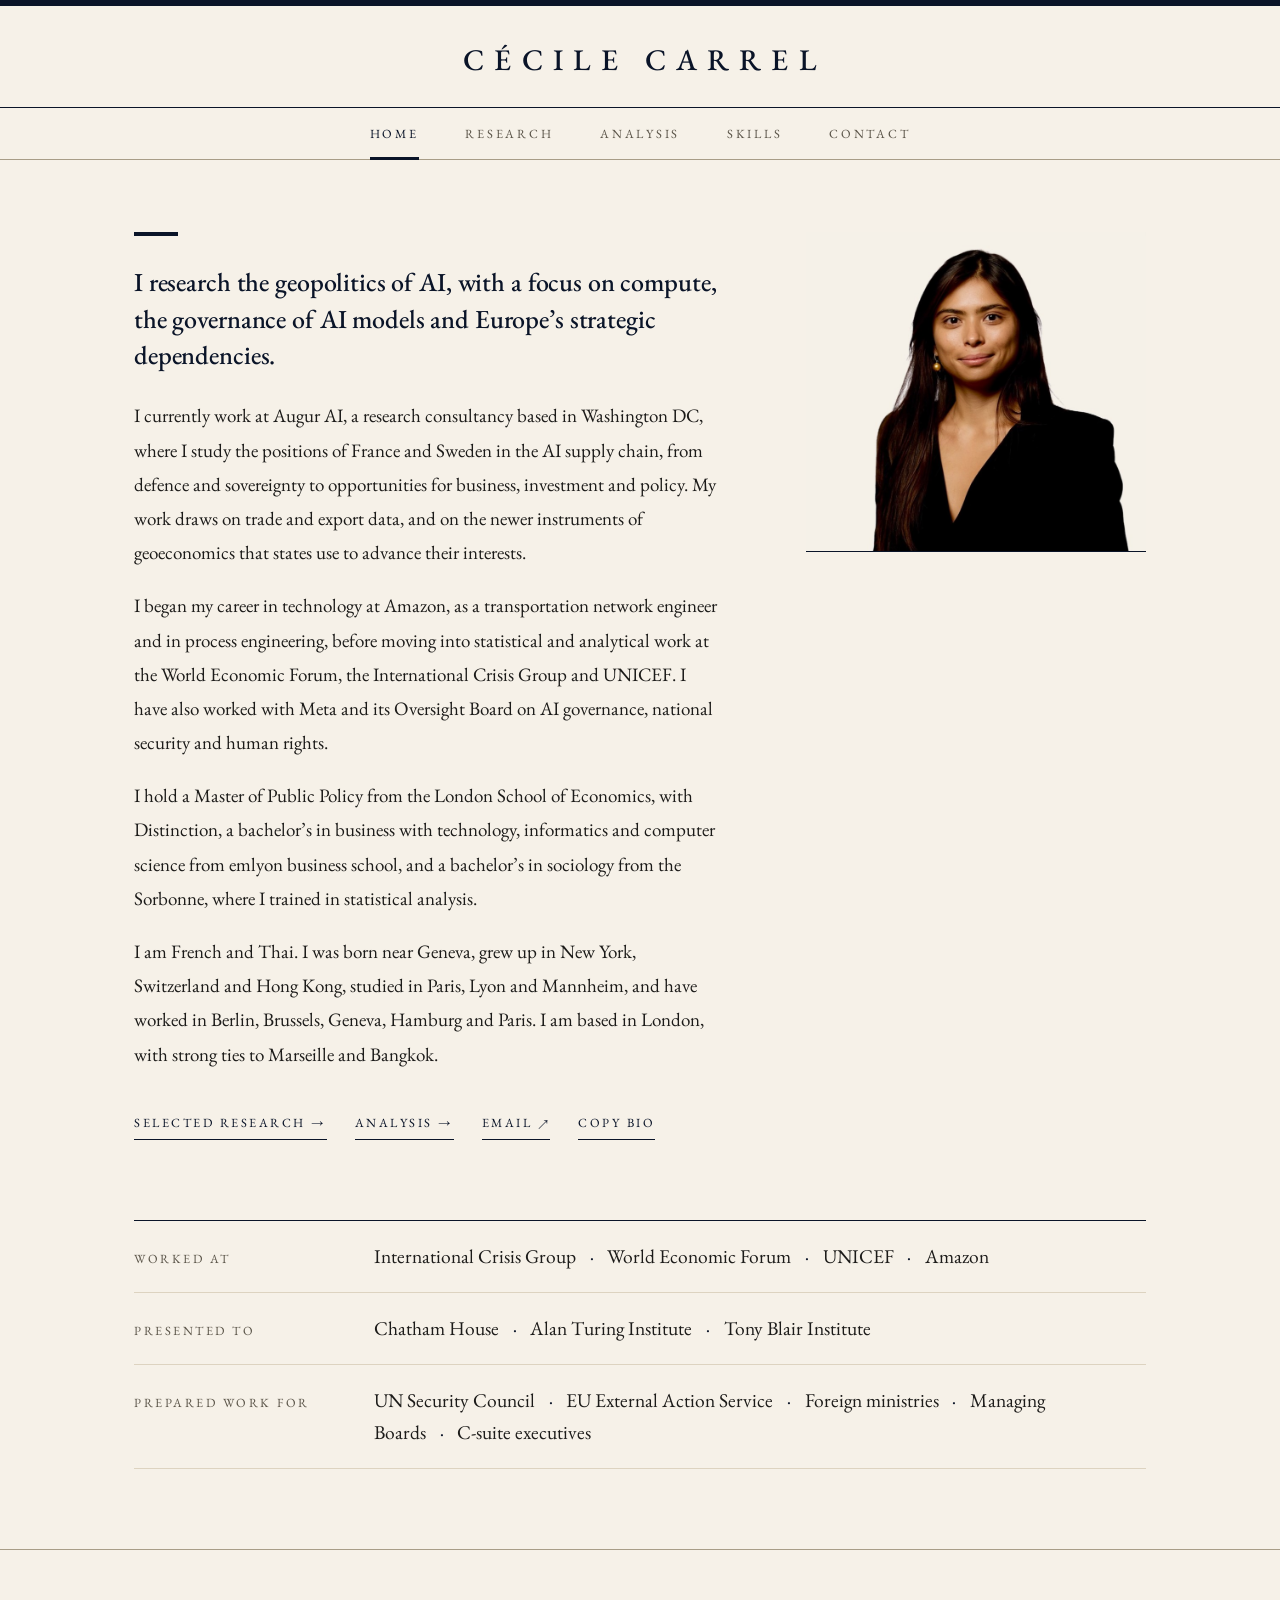
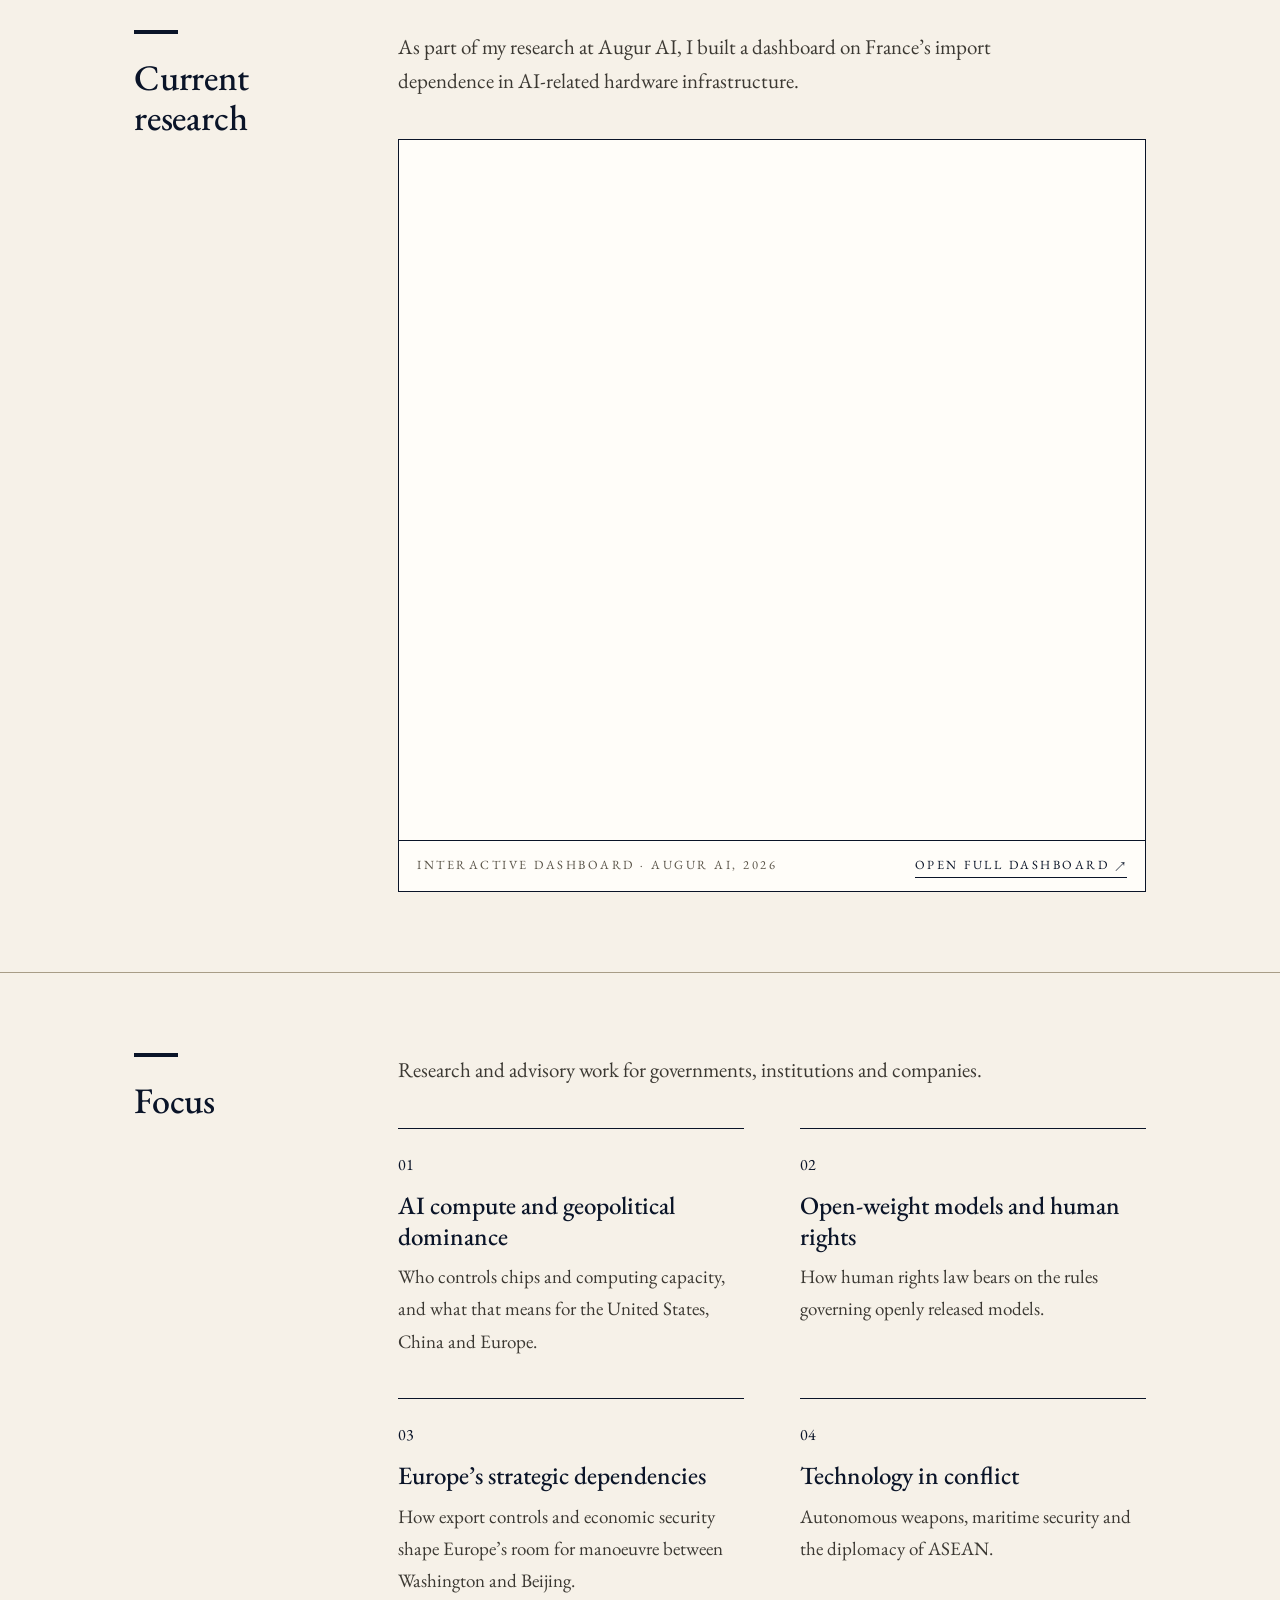
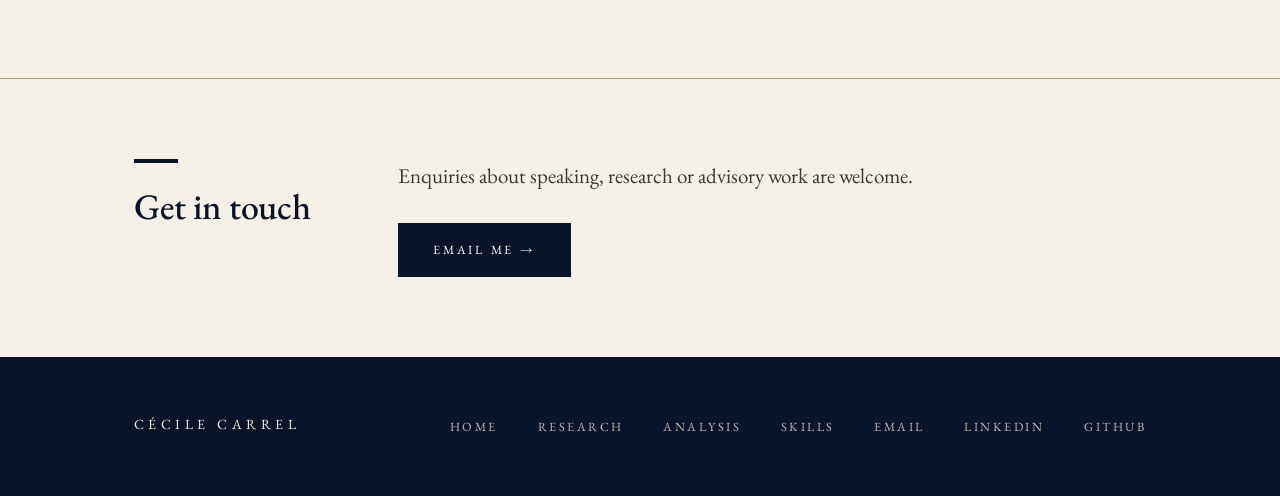
==== commit 458045ab: "Bio and page copy in the first person" ====
--- a/index.html
+++ b/index.html
@@ -10,7 +10,7 @@
   <meta property="og:locale" content="en_GB" />
   <meta property="og:title" content="Cécile Carrel — Geopolitics of AI" />
   <meta property="og:description" content="Cécile Carrel researches the geopolitics of AI: compute, the governance of AI models and Europe's strategic dependencies. LSE MPP (Distinction)." />
-  <meta property="og:url" content="https://carrelcecile.github.io/index.html" />
+  <meta property="og:url" content="https://carrelcecile.github.io/" />
   <meta name="twitter:card" content="summary_large_image" />
   <meta property="og:image" content="https://carrelcecile.github.io/og-image.png" />
   <meta name="twitter:image" content="https://carrelcecile.github.io/og-image.png" />
@@ -37,11 +37,11 @@
   <a href="#main" class="skip-link">Skip to content</a>
   <header class="masthead">
     <div class="container masthead-title">
-      <a href="index.html" class="masthead-name">Cécile Carrel</a>
+      <a href="./" class="masthead-name">Cécile Carrel</a>
     </div>
     <nav class="masthead-nav" aria-label="Primary">
       <div class="container">
-        <a href="index.html" aria-current="page">Home</a>
+        <a href="./" aria-current="page">Home</a>
         <a href="selected-research.html">Research</a>
         <a href="geopolitical-analysis.html">Analysis</a>
         <a href="skills.html">Skills</a>
@@ -57,11 +57,11 @@
         <div class="hero-text">
           <h1 class="sr-only">Cécile Carrel, researcher in the geopolitics of AI</h1>
           <div class="hero-bio" id="hero-bio-text">
-            <p class="lead">Cécile Carrel is a researcher working on the geopolitics of AI, with a focus on compute, the governance of AI models and Europe&rsquo;s strategic dependencies.</p>
-            <p>She currently works at Augur AI, a research consultancy based in Washington DC, where she studies the positions of France and Sweden in the AI supply chain, from defence and sovereignty to opportunities for business, investment and policy. Her work draws on trade and export data, and on the newer instruments of geoeconomics that states use to advance their interests.</p>
-            <p>She began her career in technology at Amazon, as a transportation network engineer and in process engineering, before moving into statistical and analytical work at the World Economic Forum, the International Crisis Group and UNICEF. She has also worked with Meta and its Oversight Board on AI governance, national security and human rights.</p>
-            <p>She holds a Master of Public Policy from the London School of Economics, with Distinction, a bachelor&rsquo;s in business with technology, informatics and computer science from emlyon business school, and a bachelor&rsquo;s in sociology from the Sorbonne, where she trained in statistical analysis.</p>
-            <p>French and Thai, she was born near Geneva and grew up in New York, Switzerland and Hong Kong. She studied in Paris, Lyon and Mannheim, has worked in Berlin, Brussels, Geneva, Hamburg and Paris, and is based in London, with strong ties to Marseille and Bangkok.</p>
+            <p class="lead">I research the geopolitics of AI, with a focus on compute, the governance of AI models and Europe&rsquo;s strategic dependencies.</p>
+            <p>I currently work at Augur AI, a research consultancy based in Washington DC, where I study the positions of France and Sweden in the AI supply chain, from defence and sovereignty to opportunities for business, investment and policy. My work draws on trade and export data, and on the newer instruments of geoeconomics that states use to advance their interests.</p>
+            <p>I began my career in technology at Amazon, as a transportation network engineer and in process engineering, before moving into statistical and analytical work at the World Economic Forum, the International Crisis Group and UNICEF. I have also worked with Meta and its Oversight Board on AI governance, national security and human rights.</p>
+            <p>I hold a Master of Public Policy from the London School of Economics, with Distinction, a bachelor&rsquo;s in business with technology, informatics and computer science from emlyon business school, and a bachelor&rsquo;s in sociology from the Sorbonne, where I trained in statistical analysis.</p>
+            <p>I am French and Thai. I was born near Geneva, grew up in New York, Switzerland and Hong Kong, studied in Paris, Lyon and Mannheim, and have worked in Berlin, Brussels, Geneva, Hamburg and Paris. I am based in London, with strong ties to Marseille and Bangkok.</p>
           </div>
           <nav class="hero-links" aria-label="Sections">
             <a href="selected-research.html">Selected Research <span aria-hidden="true">→</span></a>
@@ -97,7 +97,7 @@
       <div class="container split">
         <div class="split-head"><h2 class="section-title">Current research</h2></div>
         <div class="split-body">
-          <p class="section-intro">As part of her research at Augur AI, Cécile built a dashboard on France&rsquo;s import dependence in AI-related hardware infrastructure.</p>
+          <p class="section-intro">As part of my research at Augur AI, I built a dashboard on France&rsquo;s import dependence in AI-related hardware infrastructure.</p>
           <figure class="embed">
             <iframe src="https://france-import-dependence-dashboard.streamlit.app/?embed=true&amp;embed_options=light_theme" title="France import dependence in AI hardware: interactive dashboard" loading="lazy"></iframe>
             <figcaption><span>Interactive dashboard · Augur AI, 2026</span><a href="https://france-import-dependence-dashboard.streamlit.app/" target="_blank" rel="noopener noreferrer">Open full dashboard ↗</a></figcaption>
@@ -153,7 +153,7 @@
         <p class="footer-name">Cécile Carrel</p>
       </div>
       <div class="footer-links">
-        <a href="index.html">Home</a>
+        <a href="./">Home</a>
         <a href="selected-research.html">Research</a>
         <a href="geopolitical-analysis.html">Analysis</a>
         <a href="skills.html">Skills</a>
